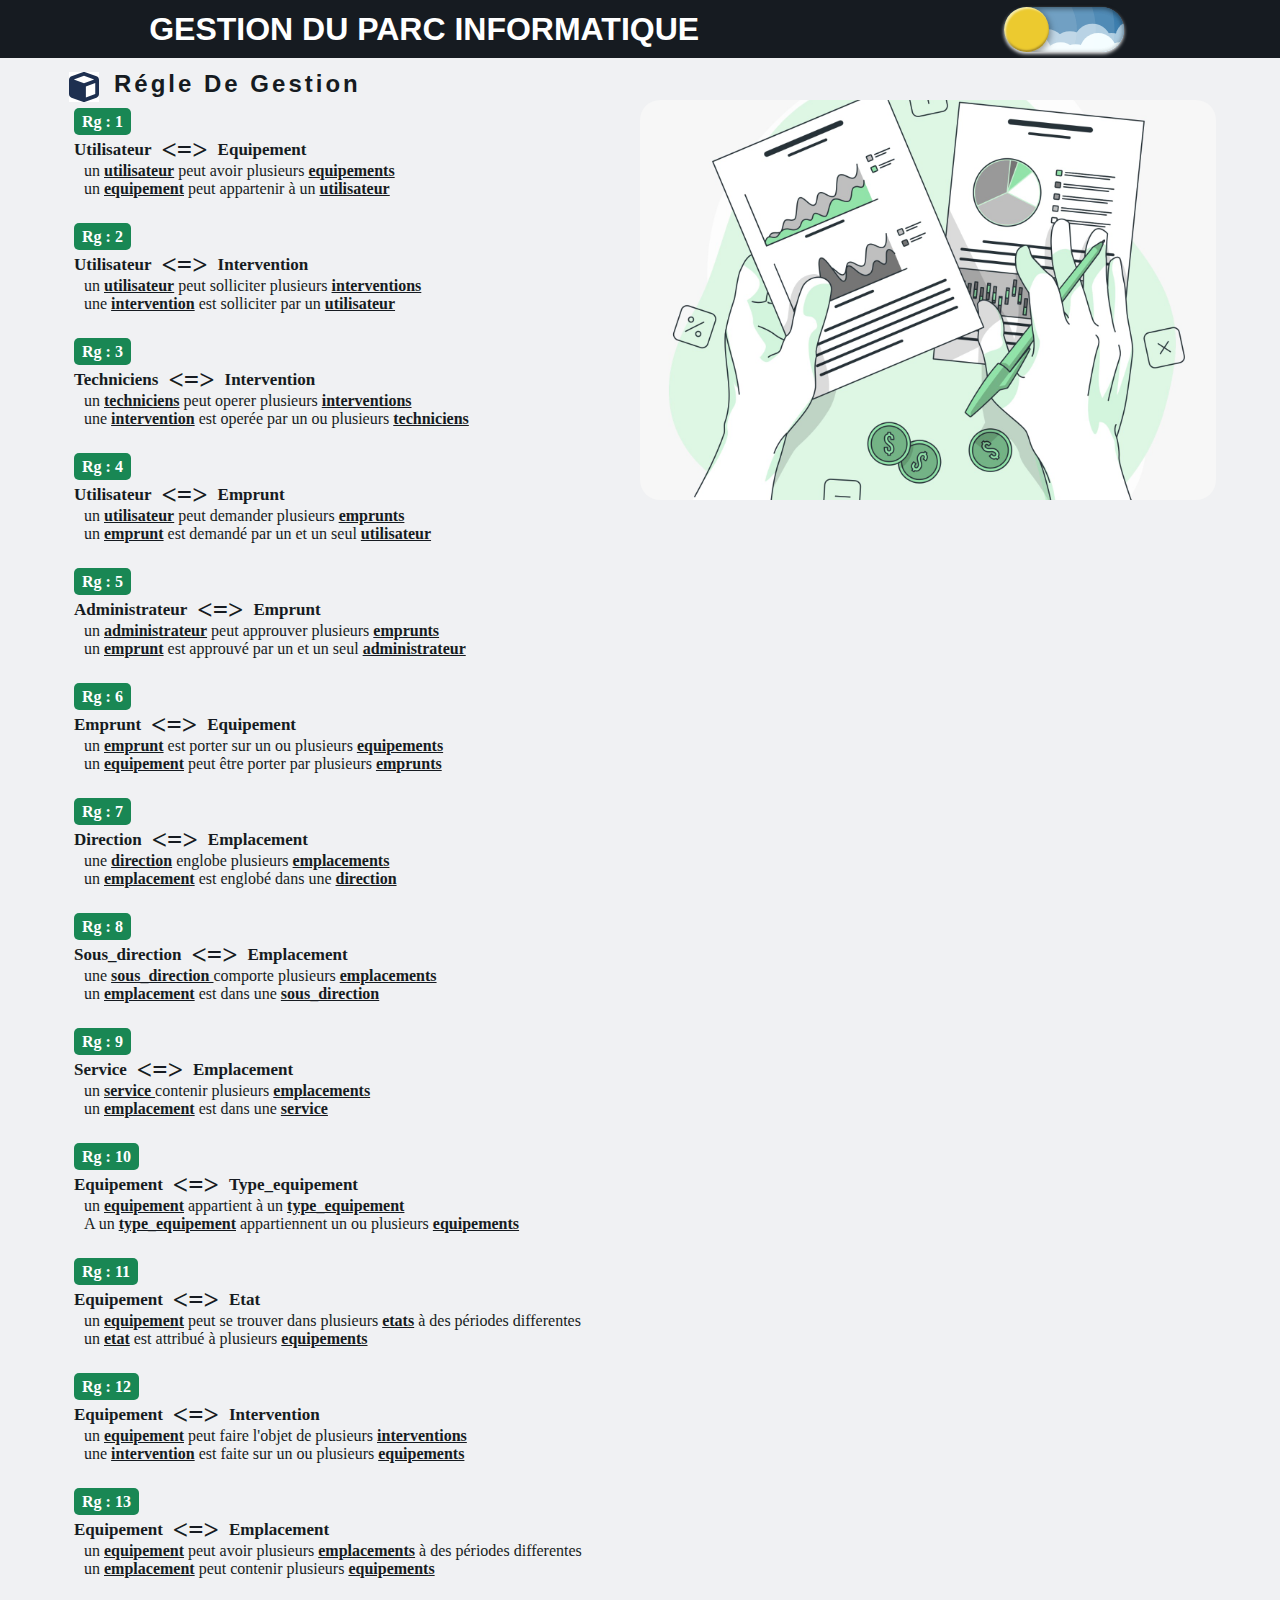
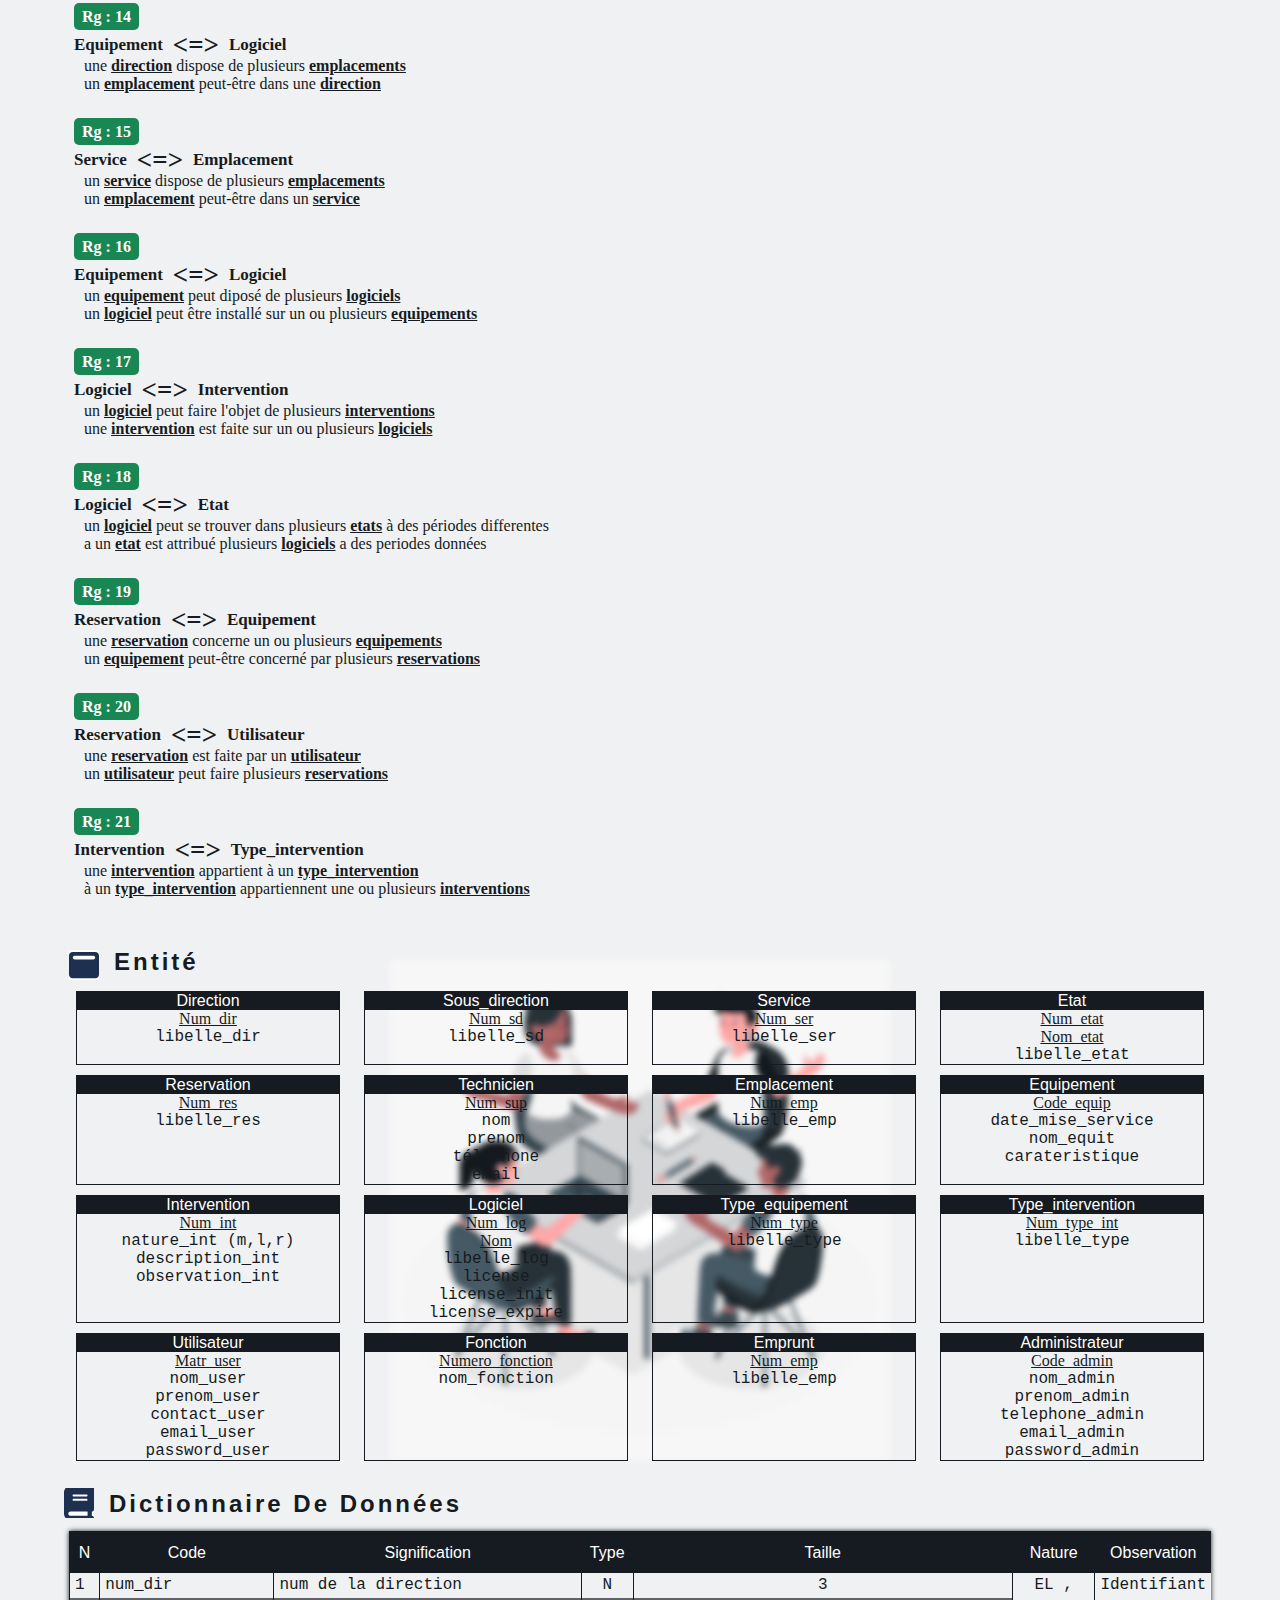
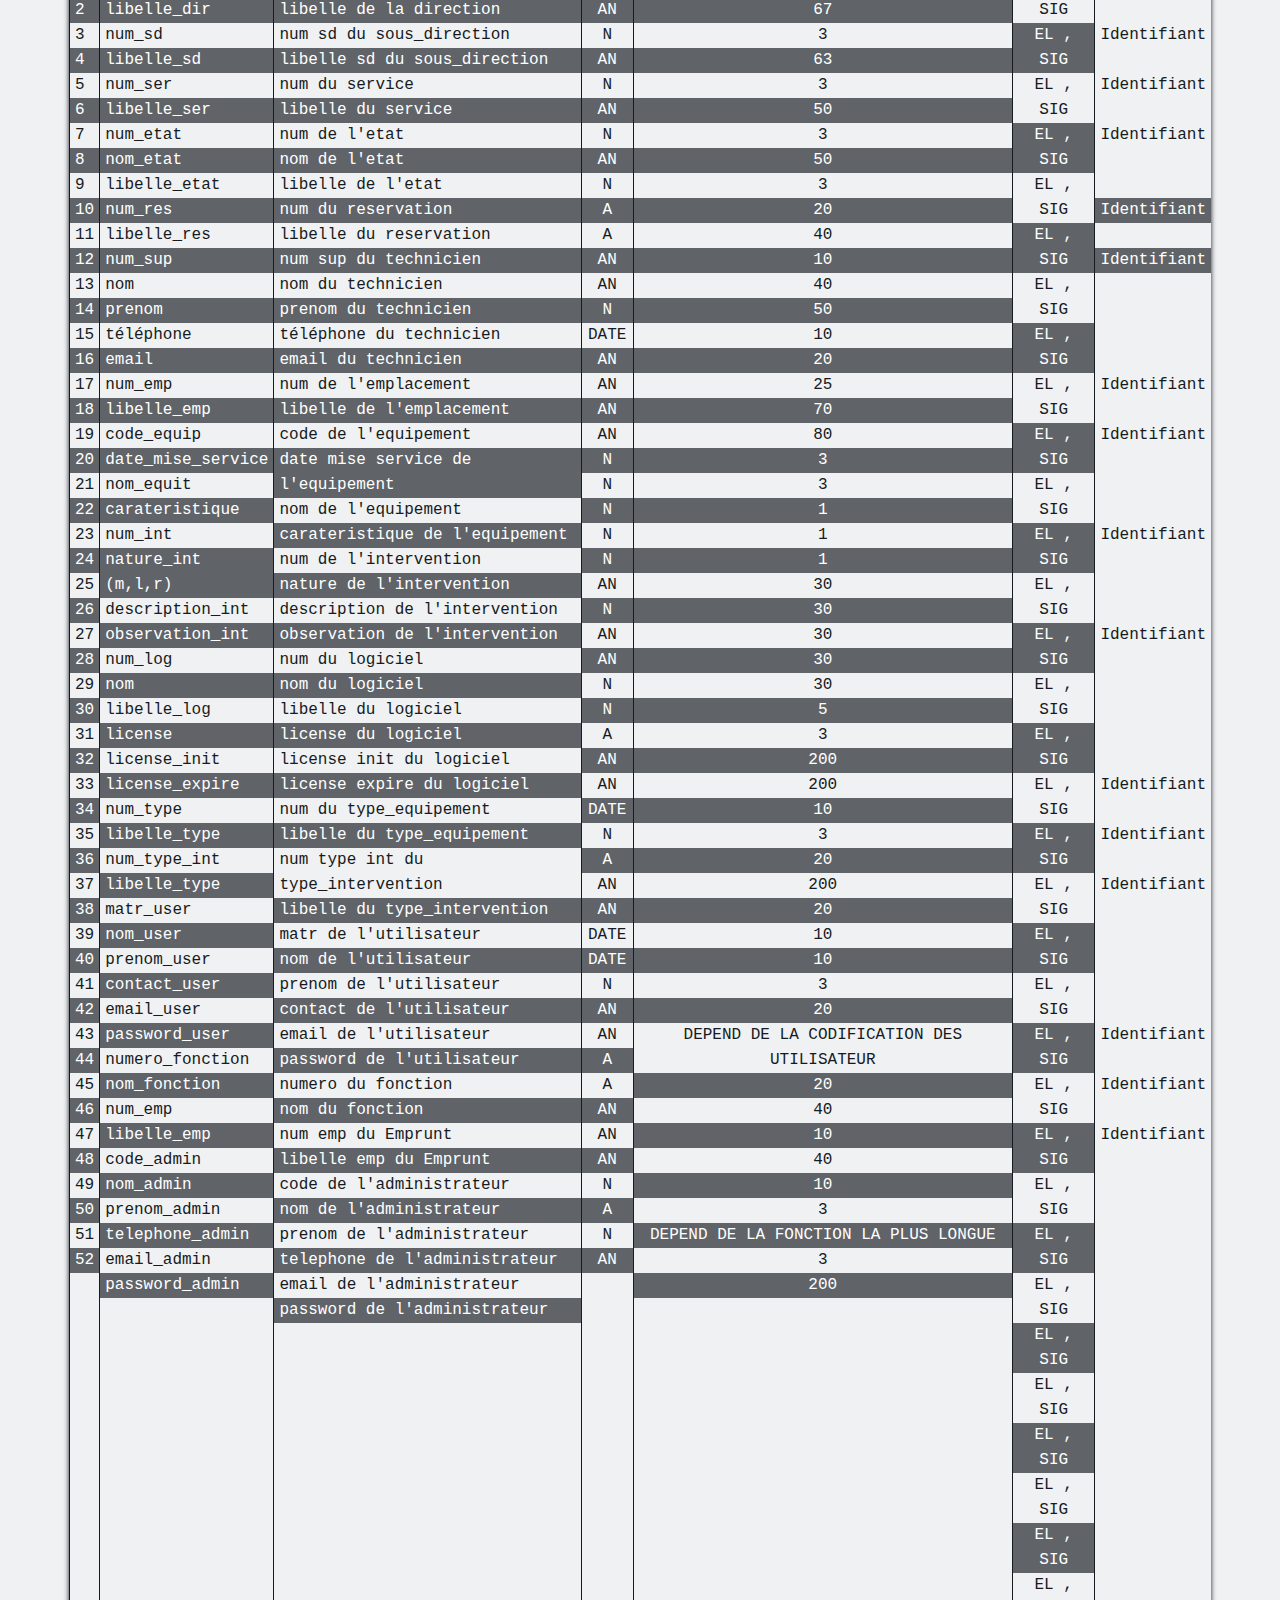
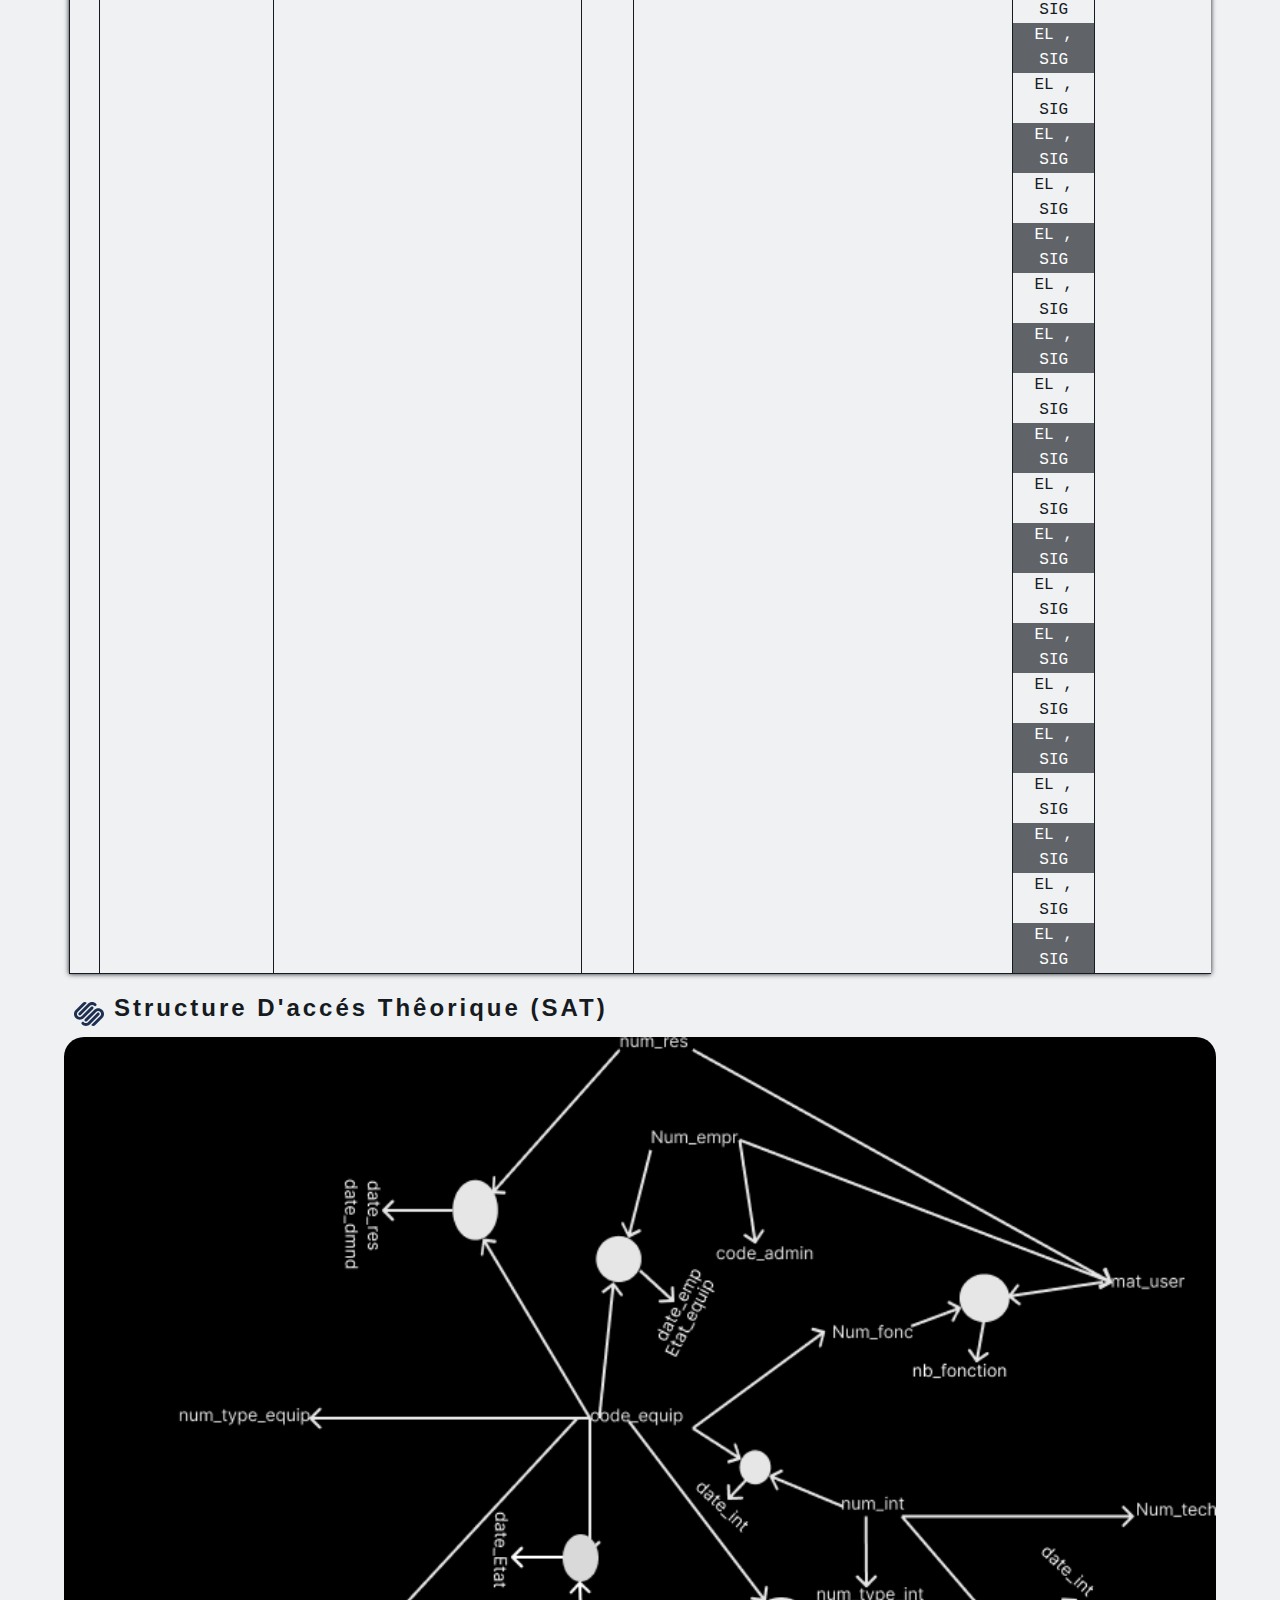
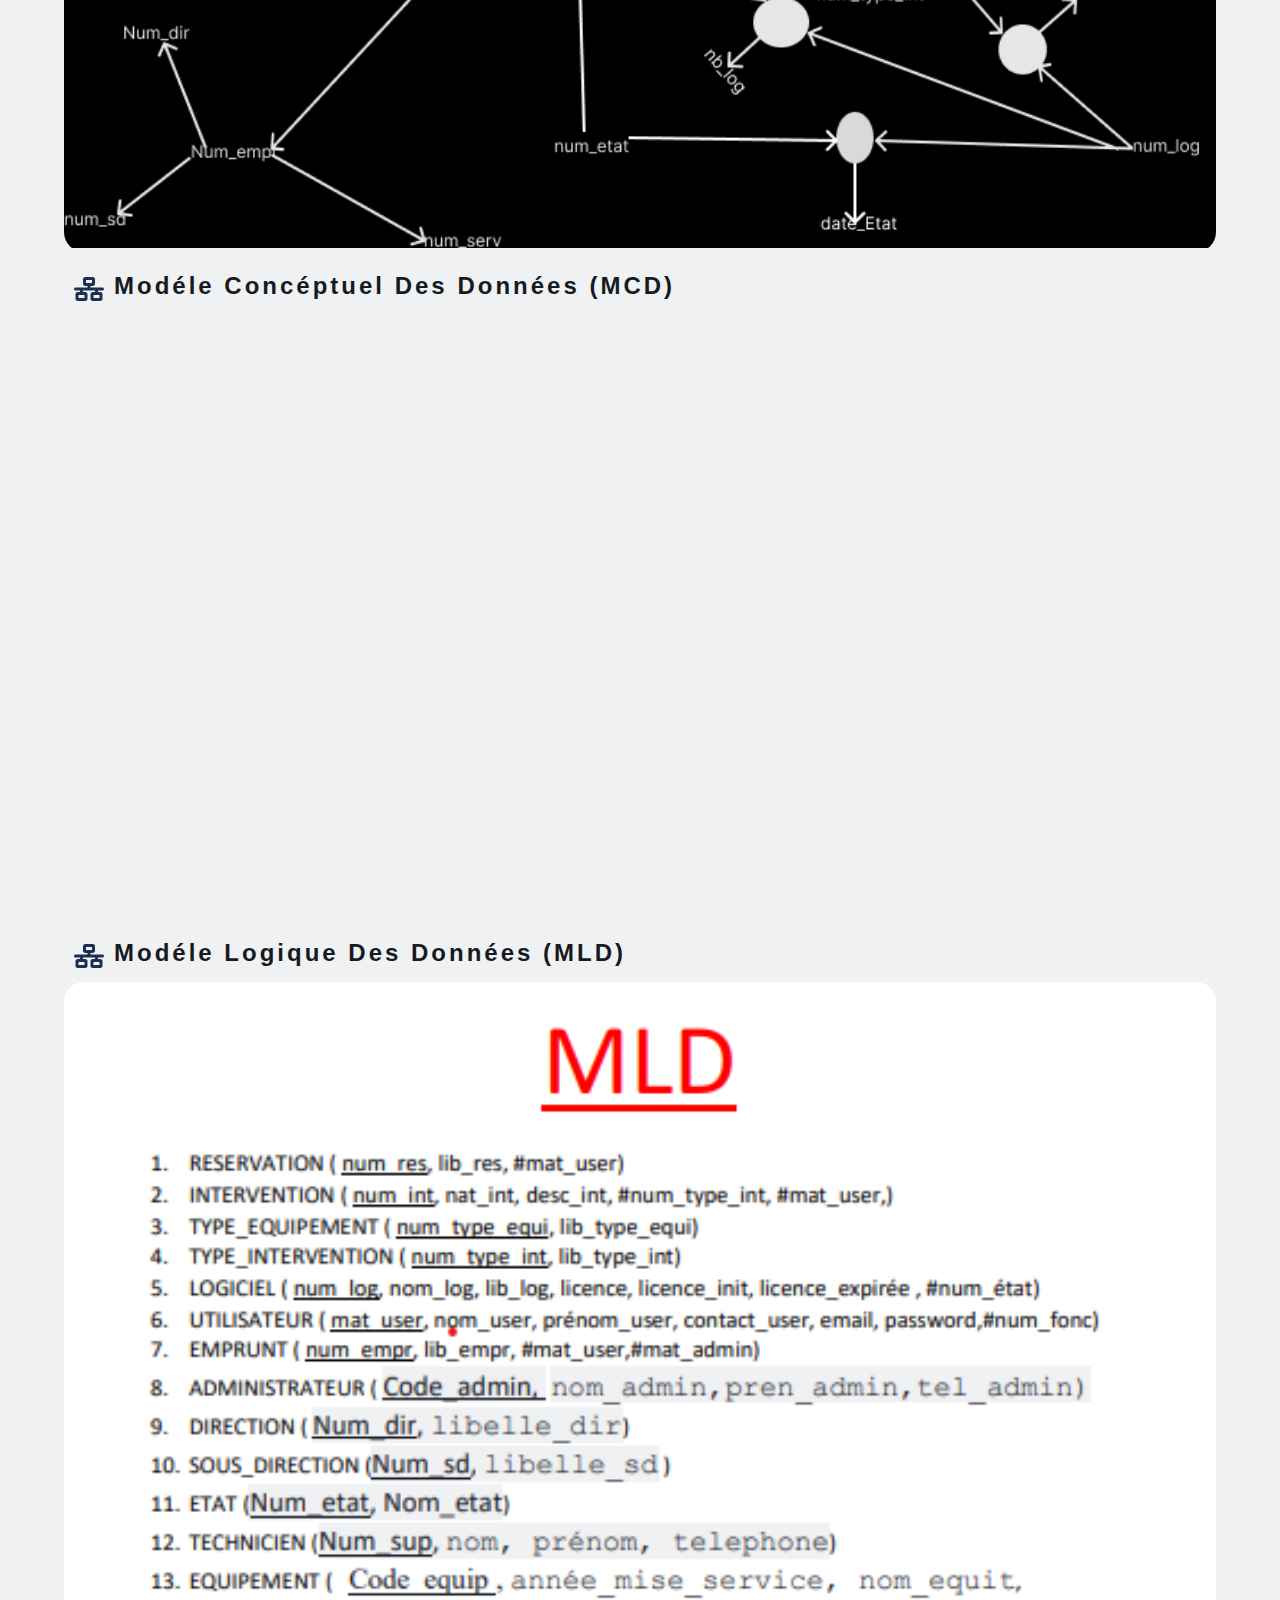
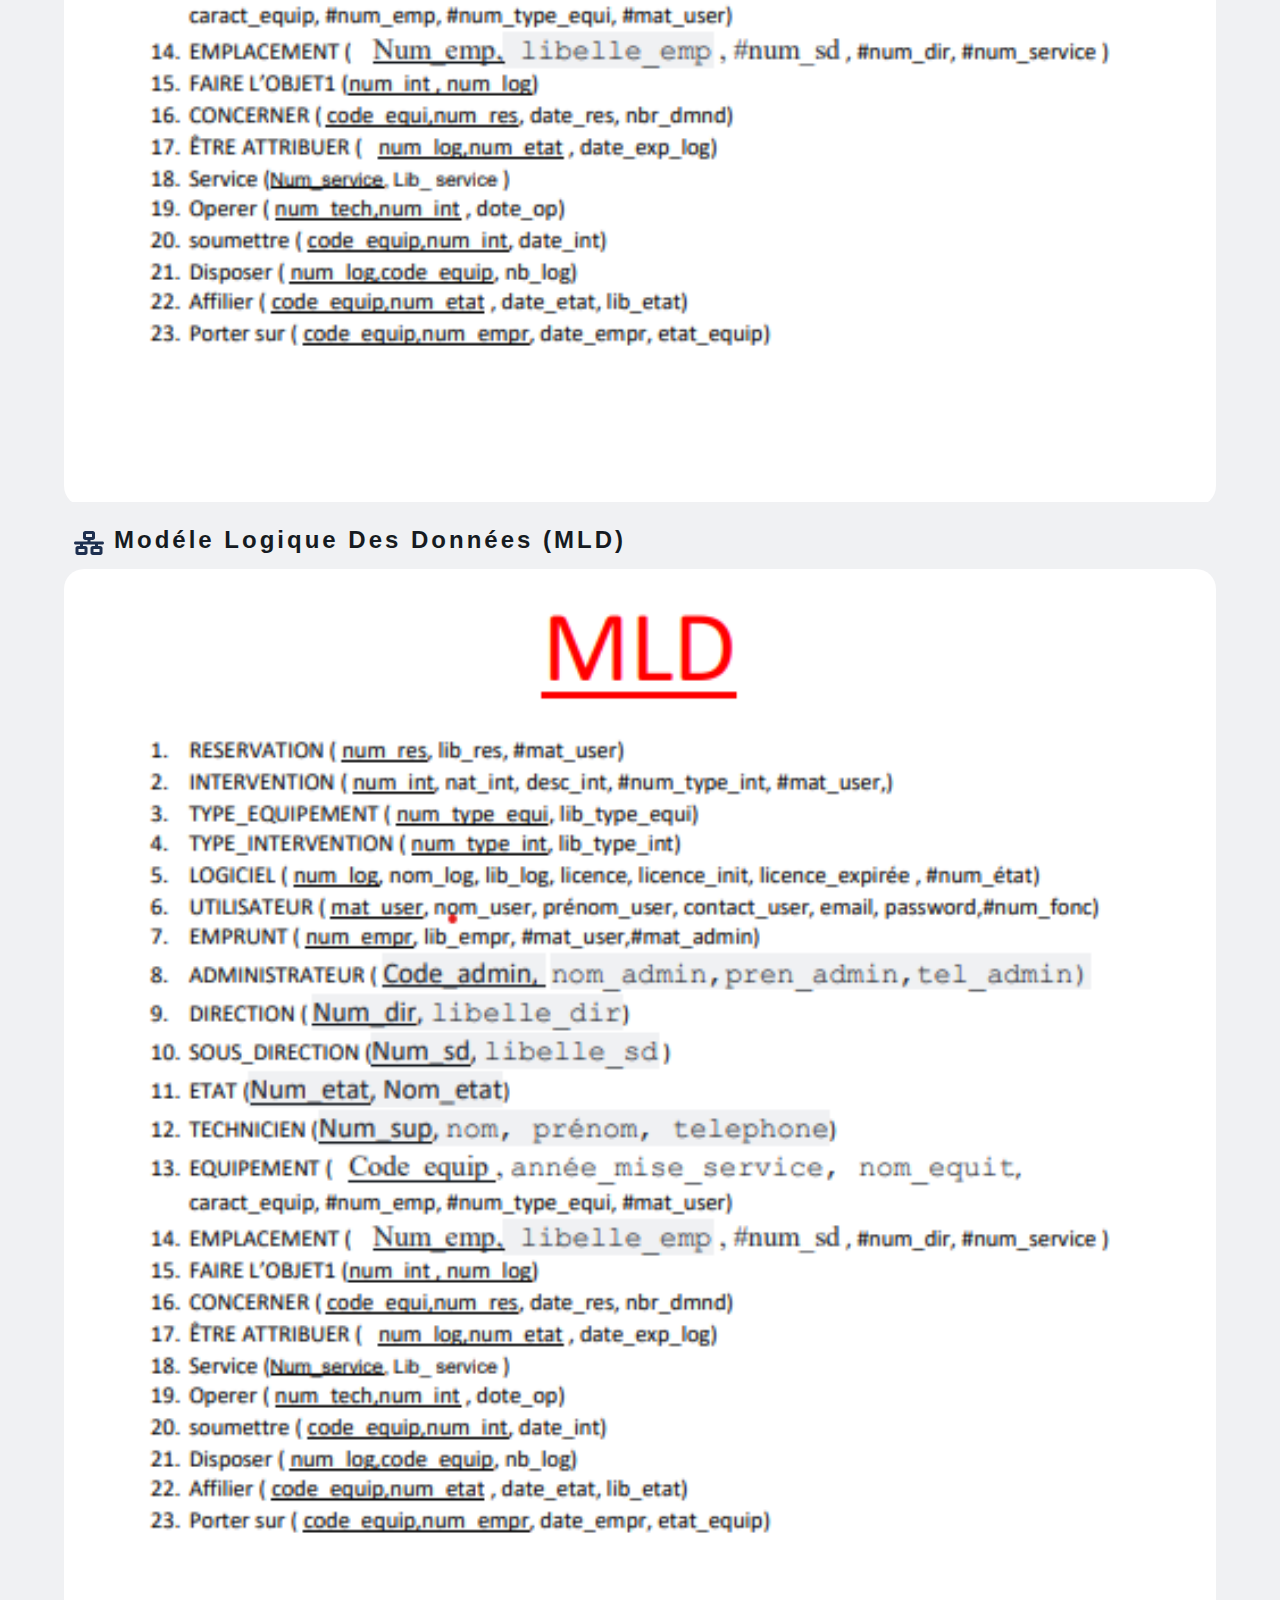
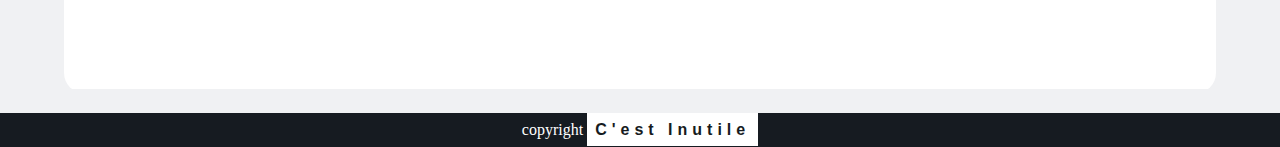
==== index.html @ 81302ca1 "correction des s" ====
<!DOCTYPE html>
<html lang="fr">
<head>
    <meta charset="UTF-8">
    <meta http-equiv="X-UA-Compatible" content="IE=edge">
    <meta name="viewport" content="width=device-width, initial-scale=1.0">
    <title>gestion du parc informatique</title>
    <link rel="stylesheet" href="modeNJ.css">
    <link rel="stylesheet" href="index.css">
    <link rel="icon" href="img/user-secret-solid.svg">
    <meta name="description" content="gestion du parc informatique de la mairie de port bouët">
    <meta name="author" content="c'est inutile">
    <meta name="color-scheme" content="dark light"/>
    <meta property="og:title" content="gestion du parc informatique">
    <meta property="og:description" content="gestion du parc informatique de la mairie de port bouët">
    <meta property="og:image" content="https://tostenn.github.io/gestion-parc-info/img/Diagramme%20gestparc.jpg">
    <meta property="og:url" content="https://tostenn.github.io/gestion-parc-info/">
</head>
<body>

    <header>
        <h1>gestion du parc informatique</h1>
        <button class="mode" data-m="">
            <label class="theme-switch">
                <input type="checkbox" class="theme-switch__checkbox">
                <div class="theme-switch__container">
                  <div class="theme-switch__clouds"></div>
                  <div class="theme-switch__stars-container">
                    <svg xmlns="http://www.w3.org/2000/svg" viewBox="0 0 144 55" fill="none">
                      <path fill-rule="evenodd" clip-rule="evenodd" d="M135.831 3.00688C135.055 3.85027 134.111 4.29946 133 4.35447C134.111 4.40947 135.055 4.85867 135.831 5.71123C136.607 6.55462 136.996 7.56303 136.996 8.72727C136.996 7.95722 137.172 7.25134 137.525 6.59129C137.886 5.93124 138.372 5.39954 138.98 5.00535C139.598 4.60199 140.268 4.39114 141 4.35447C139.88 4.2903 138.936 3.85027 138.16 3.00688C137.384 2.16348 136.996 1.16425 136.996 0C136.996 1.16425 136.607 2.16348 135.831 3.00688ZM31 23.3545C32.1114 23.2995 33.0551 22.8503 33.8313 22.0069C34.6075 21.1635 34.9956 20.1642 34.9956 19C34.9956 20.1642 35.3837 21.1635 36.1599 22.0069C36.9361 22.8503 37.8798 23.2903 39 23.3545C38.2679 23.3911 37.5976 23.602 36.9802 24.0053C36.3716 24.3995 35.8864 24.9312 35.5248 25.5913C35.172 26.2513 34.9956 26.9572 34.9956 27.7273C34.9956 26.563 34.6075 25.5546 33.8313 24.7112C33.0551 23.8587 32.1114 23.4095 31 23.3545ZM0 36.3545C1.11136 36.2995 2.05513 35.8503 2.83131 35.0069C3.6075 34.1635 3.99559 33.1642 3.99559 32C3.99559 33.1642 4.38368 34.1635 5.15987 35.0069C5.93605 35.8503 6.87982 36.2903 8 36.3545C7.26792 36.3911 6.59757 36.602 5.98015 37.0053C5.37155 37.3995 4.88644 37.9312 4.52481 38.5913C4.172 39.2513 3.99559 39.9572 3.99559 40.7273C3.99559 39.563 3.6075 38.5546 2.83131 37.7112C2.05513 36.8587 1.11136 36.4095 0 36.3545ZM56.8313 24.0069C56.0551 24.8503 55.1114 25.2995 54 25.3545C55.1114 25.4095 56.0551 25.8587 56.8313 26.7112C57.6075 27.5546 57.9956 28.563 57.9956 29.7273C57.9956 28.9572 58.172 28.2513 58.5248 27.5913C58.8864 26.9312 59.3716 26.3995 59.9802 26.0053C60.5976 25.602 61.2679 25.3911 62 25.3545C60.8798 25.2903 59.9361 24.8503 59.1599 24.0069C58.3837 23.1635 57.9956 22.1642 57.9956 21C57.9956 22.1642 57.6075 23.1635 56.8313 24.0069ZM81 25.3545C82.1114 25.2995 83.0551 24.8503 83.8313 24.0069C84.6075 23.1635 84.9956 22.1642 84.9956 21C84.9956 22.1642 85.3837 23.1635 86.1599 24.0069C86.9361 24.8503 87.8798 25.2903 89 25.3545C88.2679 25.3911 87.5976 25.602 86.9802 26.0053C86.3716 26.3995 85.8864 26.9312 85.5248 27.5913C85.172 28.2513 84.9956 28.9572 84.9956 29.7273C84.9956 28.563 84.6075 27.5546 83.8313 26.7112C83.0551 25.8587 82.1114 25.4095 81 25.3545ZM136 36.3545C137.111 36.2995 138.055 35.8503 138.831 35.0069C139.607 34.1635 139.996 33.1642 139.996 32C139.996 33.1642 140.384 34.1635 141.16 35.0069C141.936 35.8503 142.88 36.2903 144 36.3545C143.268 36.3911 142.598 36.602 141.98 37.0053C141.372 37.3995 140.886 37.9312 140.525 38.5913C140.172 39.2513 139.996 39.9572 139.996 40.7273C139.996 39.563 139.607 38.5546 138.831 37.7112C138.055 36.8587 137.111 36.4095 136 36.3545ZM101.831 49.0069C101.055 49.8503 100.111 50.2995 99 50.3545C100.111 50.4095 101.055 50.8587 101.831 51.7112C102.607 52.5546 102.996 53.563 102.996 54.7273C102.996 53.9572 103.172 53.2513 103.525 52.5913C103.886 51.9312 104.372 51.3995 104.98 51.0053C105.598 50.602 106.268 50.3911 107 50.3545C105.88 50.2903 104.936 49.8503 104.16 49.0069C103.384 48.1635 102.996 47.1642 102.996 46C102.996 47.1642 102.607 48.1635 101.831 49.0069Z" fill="currentColor"></path>
                    </svg>
                  </div>
                  <div class="theme-switch__circle-container">
                    <div class="theme-switch__sun-moon-container">
                      <div class="theme-switch__moon">
                        <div class="theme-switch__spot"></div>
                        <div class="theme-switch__spot"></div>
                        <div class="theme-switch__spot"></div>
                      </div>
                    </div>
                  </div>
                </div>
              </label>
        </button>
    </header>

    <!-- régle de gestion -->
    <section class="rg">
        <h2 class="titre">régle de gestion</h2>
        <article class="rg-item">
            <div class="rg-titre">utilisateur<span><=></span>equipement</div>
            <p>
                un <span class="entite">utilisateur</span> peut avoir plusieurs  
                <span class="entite">equipements</span>
            </p>
            <p>
                un <span class="entite">equipement</span> peut appartenir 
                à un <span class="entite">utilisateur</span>
            </p>
        </article>

        <article class="rg-item">
            <div class="rg-titre">utilisateur<span><=></span>intervention</div>
            <p>
                un <span class="entite">utilisateur</span> peut solliciter plusieurs  
                <span class="entite">interventions</span>
            </p>
            <p>
                une <span class="entite">intervention</span> est 
                solliciter par un <span class="entite">utilisateur</span>
            </p>
        </article>

        <article class="rg-item">
            <div class="rg-titre">techniciens<span><=></span>intervention</div>
            <p>
                un <span class="entite">techniciens</span> peut 
                operer plusieurs <span class="entite">interventions</span>
            </p>
            <p>
                une <span class="entite">intervention</span> est operée
                par un ou plusieurs <span class="entite">techniciens</span>
            </p>
        </article>

        <article class="rg-item">
            <div class="rg-titre">utilisateur<span><=></span>emprunt</div>
            <p>
                un <span class="entite">utilisateur</span> peut demander
                plusieurs <span class="entite">emprunts</span> 
            </p>
            <p>
                un <span class="entite">emprunt</span> est demandé 
                par un et un seul <span class="entite">utilisateur</span>
            </p>
        </article>

        <article class="rg-item">
            <div class="rg-titre">administrateur<span><=></span>emprunt</div>
            <p>
                un <span class="entite">administrateur</span> peut approuver
                plusieurs <span class="entite">emprunts</span>
            </p>
            <p>
                un <span class="entite">emprunt</span> est approuvé 
                par un et un seul <span class="entite">administrateur</span>
            </p>
        </article>

        <article class="rg-item">
            <div class="rg-titre">emprunt<span><=></span>equipement</div>
            <p>
                un <span class="entite">emprunt</span> est porter sur un
                ou plusieurs <span class="entite">equipements</span>
            </p>
            <p>
                un <span class="entite">equipement</span> peut être porter
                par plusieurs <span class="entite">emprunts</span>
            </p>
        </article>

        <article class="rg-item">
            <div class="rg-titre">direction<span><=></span>emplacement</div>
            <p>
                une <span class="entite">direction</span> englobe plusieurs
                <span class="entite">emplacements</span>
            </p>
            <p>
               un <span class="entite">emplacement</span> est englobé
               dans une <span class="entite">direction</span>
            </p>
        </article>

        <article class="rg-item">
            <div class="rg-titre">sous_direction<span><=></span>emplacement</div>
            <p>
                une <span class="entite">sous_direction </span> comporte plusieurs
                <span class="entite">emplacements</span>
            </p>
            <p>
               un <span class="entite">emplacement</span> est 
               dans une <span class="entite">sous_direction</span>
            </p>
        </article>

        <article class="rg-item">
            <div class="rg-titre">service<span><=></span>emplacement</div>
            <p>
                un <span class="entite">service </span> contenir plusieurs
                <span class="entite">emplacements</span>
            </p>
            <p>
               un <span class="entite">emplacement</span> est 
               dans une <span class="entite">service</span>
            </p>
        </article>

        <article class="rg-item">
            <div class="rg-titre">equipement<span><=></span>type_equipement</div>
            <p>
                un <span class="entite">equipement</span> appartient à un 
                <span class="entite">type_equipement</span> 
            </p>
            <p>
                A un <span class="entite">type_equipement</span> appartiennent
                 un ou plusieurs <span class="entite">equipements</span>
            </p>
        </article>

        <article class="rg-item">
            <div class="rg-titre">equipement<span><=></span>etat</div>
            <p>
                un <span class="entite">equipement</span> peut se trouver dans plusieurs
                <span class="entite">etats</span> à des périodes differentes
            </p>
            <p>
                un <span class="entite">etat</span> est attribué à plusieurs 
                <span class="entite">equipements</span>
            </p>
        </article>
        
        <article class="rg-item">
            <div class="rg-titre">equipement<span><=></span>intervention</div>
            <p>
                un <span class="entite">equipement</span> peut faire l'objet de
                plusieurs <span class="entite">interventions</span>  
            </p>
            <p>
                une <span class="entite">intervention</span> est faite 
                sur un ou plusieurs <span class="entite">equipements</span>
            </p>
        </article>

        <article class="rg-item">
            <div class="rg-titre">equipement<span><=></span>emplacement</div>
            <p>
                un <span class="entite">equipement</span> peut avoir plusieurs
                <span class="entite">emplacements</span> à des périodes differentes
            </p>
            <p>
                un <span class="entite">emplacement</span> peut contenir 
                plusieurs <span class="entite">equipements</span>
            </p>
        </article>

        <article class="rg-item">
            <div class="rg-titre">equipement<span><=></span>logiciel</div>
            <p>
                une <span class="entite">direction</span> dispose de 
                plusieurs <span class="entite">emplacements</span>
            </p>
            <p>
                un <span class="entite">emplacement</span> peut-être dans 
                une <span class="entite">direction</span>
            </p>
        </article>

        <article class="rg-item">
            <div class="rg-titre">service<span><=></span>emplacement</div>
            <p>
                un <span class="entite">service</span> dispose de 
                plusieurs <span class="entite">emplacements</span>
            </p>
            <p>
                un <span class="entite">emplacement</span> peut-être dans 
                un <span class="entite">service</span>
            </p>
        </article>

        <article class="rg-item">
            <div class="rg-titre">equipement<span><=></span>logiciel</div>
            <p>
                un <span class="entite">equipement</span> peut diposé de
                plusieurs <span class="entite">logiciels</span>
            </p>
            <p>
                un <span class="entite">logiciel</span> peut être installé 
                sur un ou plusieurs <span class="entite">equipements</span> 
            </p>
        </article>

        <article class="rg-item">
            <div class="rg-titre">logiciel<span><=></span>intervention</div>
            <p>
                un <span class="entite">logiciel</span> peut faire l'objet 
                de plusieurs <span class="entite">interventions</span>  
            </p>
            <p>
                une <span class="entite">intervention</span> est faite sur 
                un ou plusieurs <span class="entite">logiciels</span>
            </p>
        </article>
        
        <article class="rg-item">
            <div class="rg-titre">logiciel<span><=></span>etat</div>
            <p>
                un <span class="entite">logiciel</span> peut se trouver dans
                plusieurs <span class="entite">etats</span> à des périodes differentes

            </p>
            <p>
                a un <span class="entite">etat</span> est attribué
                plusieurs <span class="entite">logiciels</span> a des periodes données
            </p>
        </article>

        <article class="rg-item">
            <div class="rg-titre">reservation<span><=></span>equipement</div>
            <p>
                une <span class="entite">reservation</span> concerne
                un ou plusieurs <span class="entite">equipements</span> 
            </p>
            <p>
                un <span class="entite">equipement</span> peut-être concerné par plusieurs  
                <span class="entite">reservations</span> 
            </p>
        </article>

        <article class="rg-item">
            <div class="rg-titre">reservation<span><=></span>utilisateur</div>
            <p>
                une <span class="entite">reservation</span> est faite par
                un <span class="entite">utilisateur</span> 
            </p>
            <p>
                un <span class="entite">utilisateur</span> peut faire  
                plusieurs <span class="entite">reservations</span> 
            </p>
        </article>

        <article class="rg-item">
            <div class="rg-titre">intervention<span><=></span>type_intervention</div>
            <p>
                une <span class="entite">intervention</span> appartient à
                un <span class="entite">type_intervention</span> 
            </p>
            <p>
                à un <span class="entite">type_intervention</span> appartiennent une ou  
                plusieurs <span class="entite">interventions</span> 
            </p>
        </article>

    </section>

    <!-- entité -->
    <section class="entite">
        <h2 class="titre">entité</h2>
        <div class="entite-df">
            
            <article class="entite-item" >
                <div class="nom">direction</div>
                <div class="property">
                    <div class="item id">num_dir</div>
                    <div class="item">libelle_dir</div>
                </div>
            </article>

            <article class="entite-item">
                <div class="nom">sous_direction</div>
                <div class="property">
                    <div class="item id">num_sd</div>
                    <div class="item">libelle_sd</div>
                </div>
            </article>

            <article class="entite-item">
                <div class="nom">service</div>
                <div class="property">
                    <div class="item id">num_ser</div>
                    <div class="item">libelle_ser</div>
                </div>
            </article>
            
            <article class="entite-item">
                <div class="nom">etat</div>
                <div class="property">
                    <div class="item id">num_etat</div>
                    <div class="item id">nom_etat</div>
                    <div class="item">libelle_etat</div>
                </div>
            </article>
            
            <article class="entite-item">
                <div class="nom">reservation</div>
                <div class="property">
                    <div class="item id">num_res</div>
                    <div class="item">libelle_res</div>
                </div>
            </article>

            <article class="entite-item">
                <div class="nom">technicien</div>
                <div class="property">
                    <div class="item id">num_sup</div>
                    <div class="item">nom</div>
                    <div class="item">prenom</div>
                    <div class="item">téléphone</div>
                    <div class="item">email</div>
                </div>
            </article>

            <article class="entite-item">
                <div class="nom">emplacement</div>
                <div class="property">
                    <div class="item id">num_emp</div>
                    <div class="item">libelle_emp</div>
                </div>
            </article>

            <article class="entite-item">
                <div class="nom">equipement</div>
                <div class="property">
                    <div class="item id">code_equip</div>
                    <div class="item">date_mise_service</div>
                    <div class="item">nom_equit</div>
                    <div class="item">carateristique</div>
                </div>
            </article>

            <article class="entite-item">
                <div class="nom">intervention</div>
                <div class="property">
                    <div class="item id">num_int</div>
                    <div class="item">
                        nature_int
                        (m,l,r)
                    </div>
                    <div class="item">description_int</div>
                    <div class="item">observation_int</div>
                </div>
            </article>

            <!-- <article class="entite-item">
                <div class="nom">date</div>
                <div class="property">
                    <div class="item id">libelle</div>
                </div>
            </article> -->

            <article class="entite-item">
                <div class="nom">logiciel</div>
                <div class="property">
                    <div class="item id">num_log</div>
                    <div class="item id">nom</div>
                    <div class="item">libelle_log</div>
                    <div class="item">license</div>
                    <div class="item">license_init</div>
                    <div class="item">license_expire</div>
                </div>
            </article>

            <article class="entite-item">
                <div class="nom">type_equipement</div>
                <div class="property">
                    <div class="item id">num_type</div>
                    <div class="item">libelle_type</div>
                </div>
            </article>

            <article class="entite-item">
                <div class="nom">type_intervention</div>
                <div class="property">
                    <div class="item id">num_type_int</div>
                    <div class="item">libelle_type</div>
                </div>
            </article>

            <article class="entite-item">
                <div class="nom">utilisateur</div>
                <div class="property">
                    <div class="item id">matr_user</div>
                    <div class="item">nom_user</div>
                    <div class="item">prenom_user</div>
                    <div class="item">contact_user</div>
                    <div class="item">email_user</div>
                    <div class="item">password_user</div>
                </div>
            </article>

            <article class="entite-item">
                <div class="nom">fonction</div>
                <div class="property">
                    <div class="item id">numero_fonction</div>
                    <div class="item">nom_fonction</div>
                </div>
            </article>

            <article class="entite-item">
                <div class="nom">Emprunt</div>
                <div class="property">
                    <div class="item id">num_emp</div>
                    <div class="item">libelle_emp</div>
                </div>
            </article>

            <article class="entite-item">
                <div class="nom">administrateur</div>
                <div class="property">
                    <div class="item id">code_admin</div>
                    <div class="item">nom_admin</div>
                    <div class="item">prenom_admin</div>
                    <div class="item">telephone_admin</div>
                    <div class="item">email_admin</div>
                    <div class="item">password_admin</div>
                </div>
            </article>
        </div>
    </section>

    <!-- dictionnaire de données
        Get-DnsClientCache pour recuperer tout l'historique meme les effacer
        ipconfig /flushdns pour effacer l'historiquenn
    -->
    <section class="dd">
        <h2 class="titre">dictionnaire de données</h2>
        <div class="dd-table">

            <div class="dd-num dd-item">
                <div class="t">n</div>
                <div class="property">
                </div>
            </div>

            <div class="dd-item dd-code">
                <div class="t">code</div>
                <div class="property">

                </div>
            </div>

            <div class="dd-item dd-sg">
                <div class="t">signification</div>
                <div class="property"></div>
            </div>

            <div class="dd-item dd-type">
                <div class="t">type</div>
                <div class="property">
                    <div class="item">n</div>
                    <div class="item">an</div>
                    <div class="item">n</div>
                    <div class="item">an</div>
                    <div class="item">n</div>
                    <div class="item">an</div>
                    <div class="item">n</div>
                    <div class="item">an</div>
                    <div class="item">n</div>
                    <div class="item">a</div>
                    <div class="item">a</div>
                    <div class="item">an</div>
                    <div class="item">an</div>
                    <div class="item">n</div>
                    <div class="item">date</div>
                    <div class="item">an</div>
                    <div class="item">an</div>
                    <div class="item">an</div>
                    <div class="item">an</div>
                    <div class="item">n</div>
                    <div class="item">n</div>
                    <div class="item">n</div>
                    <div class="item">n</div>
                    <div class="item">n</div>
                    <div class="item">an</div>
                    <div class="item">n</div>
                    <div class="item">an</div>
                    <div class="item">an</div>
                    <div class="item">n</div>
                    <div class="item">n</div>
                    <div class="item">a</div>
                    <div class="item">an</div>
                    <div class="item">an</div>
                    <div class="item">date</div>
                    <div class="item">n</div>
                    <div class="item">a</div>
                    <div class="item">an</div>
                    <div class="item">an</div>
                    <div class="item">date</div>
                    <div class="item">date</div>
                    <div class="item">n</div>
                    <div class="item">an</div>
                    <div class="item">an</div>
                    <div class="item">a</div>
                    <div class="item">a</div>
                    <div class="item">an</div>
                    <div class="item">an</div>
                    <div class="item">an</div>
                    <div class="item">n</div>
                    <div class="item">a</div>
                    <div class="item">n</div>
                    <div class="item">an</div>
                </div>
            </div>

            <div class="dd-item dd-taille">
                <div class="t">taille</div>
                <div class="property">
                    <div class="item">3</div>
                    <div class="item">67</div>
                    <div class="item">3</div>
                    <div class="item">63</div>
                    <div class="item">3</div>
                    <div class="item">50</div>
                    <div class="item">3</div>
                    <div class="item">50</div>
                    <div class="item">3</div>
                    <div class="item">20</div>
                    <div class="item">40</div>
                    <div class="item">10</div>
                    <div class="item">40</div>
                    <div class="item">50</div>
                    <div class="item">10</div>
                    <div class="item">20</div>
                    <div class="item">25</div>
                    <div class="item">70</div>
                    <div class="item">80</div>
                    <div class="item">3</div>
                    <div class="item">3</div>
                    <div class="item">1</div>
                    <div class="item">1</div>
                    <div class="item">1</div>
                    <div class="item">30</div>
                    <div class="item">30</div>
                    <div class="item">30</div>
                    <div class="item">30</div>
                    <div class="item">30</div>
                    <div class="item">5</div>
                    <div class="item">3</div>
                    <div class="item">200</div>
                    <div class="item">200</div>
                    <div class="item">10</div>
                    <div class="item">3</div>
                    <div class="item">20</div>
                    <div class="item">200</div>
                    <div class="item">20</div>
                    <div class="item">10</div>
                    <div class="item">10</div>
                    <div class="item">3</div>
                    <div class="item">20</div>
                    <div class="item">depend de la codification des utilisateur</div>
                    <div class="item">20</div>
                    <div class="item">40</div>
                    <div class="item">10</div>
                    <div class="item">40</div>
                    <div class="item">10</div>
                    <div class="item">3</div>
                    <div class="item">depend de la fonction la plus longue</div>
                    <div class="item">3</div>
                    <div class="item">200</div>
                </div>
            </div>

            <div class="dd-item dd-nt">
                <div class="t">nature</div>
                <div class="property"></div>
            </div>

            <div class="dd-item dd-ob">
                <div class="t">observation</div>
                <div class="property"></div>
            </div>

        </div>
    </section>

    <!-- SAT -->
    <section class="sat">
        <h2 class="titre">structure d'accés thêorique (SAT)</h2>
        <div class="img">
            <img src="img/sat-n.png" width="100%" alt="">
        </div>
    </section>

    <!-- MCD -->
    <section class="mcd">
        <h2 class="titre">Modéle concéptuel des données <span>(MCD)</span></h2>
        <!-- <div class="img">
            <img src="img/Diagramme gestparc.jpg" width="100%" alt="">
        </div> -->

        <iframe src="Diagramme gestiparc.drawio.html" frameborder="0"></iframe>
       
        <!-- <div class="msg">en conception </div> -->
    </section>

    <section class="mcd mld">
        <h2 class="titre">Modéle logique des données <span>(MLD)</span></h2>
        <div class="img">
            <img src="img/mld.png" width="100%" alt="">
        </div>
       
        <!-- <div class="msg">en conception </div> -->
    </section>

    <section class="mcd">
        <h2 class="titre">Modéle logique des données <span>(MLD)</span></h2>
        <div class="img">
            <img src="img/mld.png" width="100%" alt="">
        </div>
       
        <!-- <div class="msg">en conception </div> -->
    </section>

    <footer>
        <div class="author">copyright <span>c'est inutile</span></div>
    </footer>

    <script src="index.js"></script>
</body>
</html>
---- modeNJ.css ----
.theme-switch {
    --toggle-size: 30px;
    /* the size is adjusted using font-size,
       this is not transform scale,
       so you can choose any size */
    --container-width: 4em;
    --container-height: 1.5em;
    --container-radius: 4.25em;
    /* radius 0 - minecraft mode :) */
    --container-light-bg: #3D7EAE;
    --container-night-bg: #1D1F2C;
    --circle-container-diameter: 3.375em;
    --sun-moon-diameter: 1.5em;
    --circle-container-diameter: 3.375em;
    --sun-moon-diameter: 1.5em;
    --sun-bg: #ECCA2F;
    --moon-bg: #C4C9D1;
    --spot-color: #959DB1;
    --circle-container-offset: calc((var(--circle-container-diameter) - var(--container-height)) / 2 * -1);
    --stars-color: #fff;
    --clouds-color: #F3FDFF;
    --back-clouds-color: #AACADF;
    --transition: .5s cubic-bezier(0, -0.02, 0.4, 1.25);
    --circle-transition: .3s cubic-bezier(0, -0.02, 0.35, 1.17);
  }
  
  .theme-switch, .theme-switch *, .theme-switch *::before, .theme-switch *::after {
    -webkit-box-sizing: border-box;
    box-sizing: border-box;
    margin: 0;
    padding: 0;
    font-size: var(--toggle-size);
  }
  
  .theme-switch__container {
    width: var(--container-width);
    height: var(--container-height);
    background-color: var(--container-light-bg);
    border-radius: var(--container-radius);
    overflow: hidden;
    cursor: pointer;
    -webkit-box-shadow: 0em -0.062em 0.062em rgba(0, 0, 0, 0.25), 0em 0.062em 0.125em rgba(255, 255, 255, 0.94);
    box-shadow: 0em -0.062em 0.062em rgba(0, 0, 0, 0.25), 0em 0.062em 0.125em rgba(255, 255, 255, 0.94);
    -webkit-transition: var(--transition);
    -o-transition: var(--transition);
    transition: var(--transition);
    position: relative;
  }
  
  .theme-switch__container::before {
    content: "";
    position: absolute;
    z-index: 1;
    inset: 0;
    -webkit-box-shadow: 0em 0.05em 0.187em rgba(0, 0, 0, 0.25) inset, 0em 0.05em 0.187em rgba(0, 0, 0, 0.25) inset;
    box-shadow: 0em 0.05em 0.187em rgba(0, 0, 0, 0.25) inset, 0em 0.05em 0.187em rgba(0, 0, 0, 0.25) inset;
    border-radius: var(--container-radius)
  }
  
  .theme-switch__checkbox {
    display: none;
  }
  
  .theme-switch__circle-container {
    width: var(--circle-container-diameter);
    height: var(--circle-container-diameter);
    background-color: rgba(255, 255, 255, 0.1);
    position: absolute;
    left: var(--circle-container-offset);
    top: var(--circle-container-offset);
    border-radius: var(--container-radius);
    -webkit-box-shadow: inset 0 0 0 3.375em rgba(255, 255, 255, 0.1), inset 0 0 0 3.375em rgba(255, 255, 255, 0.1), 0 0 0 0.625em rgba(255, 255, 255, 0.1), 0 0 0 1.25em rgba(255, 255, 255, 0.1);
    box-shadow: inset 0 0 0 3.375em rgba(255, 255, 255, 0.1), inset 0 0 0 3.375em rgba(255, 255, 255, 0.1), 0 0 0 0.625em rgba(255, 255, 255, 0.1), 0 0 0 1.25em rgba(255, 255, 255, 0.1);
    display: -webkit-box;
    display: -ms-flexbox;
    display: flex;
    -webkit-transition: var(--circle-transition);
    -o-transition: var(--circle-transition);
    transition: var(--circle-transition);
    pointer-events: none;
  }
  
  .theme-switch__sun-moon-container {
    pointer-events: auto;
    position: relative;
    z-index: 2;
    width: var(--sun-moon-diameter);
    height: var(--sun-moon-diameter);
    margin: auto;
    border-radius: var(--container-radius);
    background-color: var(--sun-bg);
    -webkit-box-shadow: 0.062em 0.062em 0.062em 0em rgba(254, 255, 239, 0.61) inset, 0em -0.062em 0.062em 0em #a1872a inset;
    box-shadow: 0.062em 0.062em 0.062em 0em rgba(254, 255, 239, 0.61) inset, 0em -0.062em 0.062em 0em #a1872a inset;
    -webkit-filter: drop-shadow(0.062em 0.125em 0.125em rgba(0, 0, 0, 0.25)) drop-shadow(0em 0.062em 0.125em rgba(0, 0, 0, 0.25));
    filter: drop-shadow(0.062em 0.125em 0.125em rgba(0, 0, 0, 0.25)) drop-shadow(0em 0.062em 0.125em rgba(0, 0, 0, 0.25));
    overflow: hidden;
    -webkit-transition: var(--transition);
    -o-transition: var(--transition);
    transition: var(--transition);
  }
  
  .theme-switch__moon {
    -webkit-transform: translateX(100%);
    -ms-transform: translateX(100%);
    transform: translateX(100%);
    width: 100%;
    height: 100%;
    background-color: var(--moon-bg);
    border-radius: inherit;
    -webkit-box-shadow: 0.062em 0.062em 0.062em 0em rgba(254, 255, 239, 0.61) inset, 0em -0.062em 0.062em 0em #969696 inset;
    box-shadow: 0.062em 0.062em 0.062em 0em rgba(254, 255, 239, 0.61) inset, 0em -0.062em 0.062em 0em #969696 inset;
    -webkit-transition: var(--transition);
    -o-transition: var(--transition);
    transition: var(--transition);
    position: relative;
  }
  
  .theme-switch__spot {
    position: absolute;
    top: 0.75em;
    left: 0.312em;
    width: 0.75em;
    height: 0.75em;
    border-radius: var(--container-radius);
    background-color: var(--spot-color);
    -webkit-box-shadow: 0em 0.0312em 0.062em rgba(0, 0, 0, 0.25) inset;
    box-shadow: 0em 0.0312em 0.062em rgba(0, 0, 0, 0.25) inset;
  }
  
  .theme-switch__spot:nth-of-type(2) {
    width: 0.375em;
    height: 0.375em;
    top: 0.937em;
    left: 1.375em;
  }
  
  .theme-switch__spot:nth-last-of-type(3) {
    width: 0.25em;
    height: 0.25em;
    top: 0.312em;
    left: 0.812em;
  }
  
  .theme-switch__clouds {
    width: 1.25em;
    height: 1.25em;
    background-color: var(--clouds-color);
    border-radius: var(--container-radius);
    position: absolute;
    bottom: -0.625em;
    left: 0.312em;
    -webkit-box-shadow: 0.937em 0.312em var(--clouds-color), -0.312em -0.312em var(--back-clouds-color), 1.437em 0.375em var(--clouds-color), 0.5em -0.125em var(--back-clouds-color), 2.187em 0 var(--clouds-color), 1.25em -0.062em var(--back-clouds-color), 2.937em 0.312em var(--clouds-color), 2em -0.312em var(--back-clouds-color), 3.625em -0.062em var(--clouds-color), 2.625em 0em var(--back-clouds-color), 4.5em -0.312em var(--clouds-color), 3.375em -0.437em var(--back-clouds-color), 4.625em -1.75em 0 0.437em var(--clouds-color), 4em -0.625em var(--back-clouds-color), 4.125em -2.125em 0 0.437em var(--back-clouds-color);
    box-shadow: 0.937em 0.312em var(--clouds-color), -0.312em -0.312em var(--back-clouds-color), 1.437em 0.375em var(--clouds-color), 0.5em -0.125em var(--back-clouds-color), 2.187em 0 var(--clouds-color), 1.25em -0.062em var(--back-clouds-color), 2.937em 0.312em var(--clouds-color), 2em -0.312em var(--back-clouds-color), 3.625em -0.062em var(--clouds-color), 2.625em 0em var(--back-clouds-color), 4.5em -0.312em var(--clouds-color), 3.375em -0.437em var(--back-clouds-color), 4.625em -1.75em 0 0.437em var(--clouds-color), 4em -0.625em var(--back-clouds-color), 4.125em -2.125em 0 0.437em var(--back-clouds-color);
    -webkit-transition: 0.5s cubic-bezier(0, -0.02, 0.4, 1.25);
    -o-transition: 0.5s cubic-bezier(0, -0.02, 0.4, 1.25);
    transition: 0.5s cubic-bezier(0, -0.02, 0.4, 1.25);
  }
  
  .theme-switch__stars-container {
    position: absolute;
    color: var(--stars-color);
    top: -100%;
    left: 0.312em;
    width: 2.75em;
    height: auto;
    -webkit-transition: var(--transition);
    -o-transition: var(--transition);
    transition: var(--transition);
  }
  
  /* actions */
  
  .theme-switch__checkbox:checked + .theme-switch__container {
    background-color: var(--container-night-bg);
  }
  
  .theme-switch__checkbox:checked + .theme-switch__container .theme-switch__circle-container {
    left: calc(100% - var(--circle-container-offset) - var(--circle-container-diameter));
  }
  
  .theme-switch__checkbox:checked + .theme-switch__container .theme-switch__circle-container:hover {
    left: calc(100% - var(--circle-container-offset) - var(--circle-container-diameter) - 0.187em)
  }
  
  .theme-switch__circle-container:hover {
    left: calc(var(--circle-container-offset) + 0.187em);
  }
  
  .theme-switch__checkbox:checked + .theme-switch__container .theme-switch__moon {
    -webkit-transform: translate(0);
    -ms-transform: translate(0);
    transform: translate(0);
  }
  
  .theme-switch__checkbox:checked + .theme-switch__container .theme-switch__clouds {
    bottom: -4.062em;
  }
  
  .theme-switch__checkbox:checked + .theme-switch__container .theme-switch__stars-container {
    top: 50%;
    -webkit-transform: translateY(-50%);
    -ms-transform: translateY(-50%);
    transform: translateY(-50%);
  }
---- index.css ----
*{margin: 0;padding: 0;box-sizing: border-box;}

html{
    --cl-red:#dc3545;
    --cl-bleu:#0d6efd;
    --cl-green:#198754;
    --cl-blanc:#fff;
    --cl-code:#161b21;
    --cl-yellow:#ffc107;
    --rele-size:55px;
    --rele-size-n:-55px;
}
body{
    transition: all linear .3s;
    background-color: rgb( 240 241 243 );
}
header{
    /* padding: 0.1em 0.5em; */
    background-color: var(--cl-code);
    color: var(--cl-blanc);
    text-align: center;
    text-transform: uppercase;
    font-family: 'Segoe UI', Tahoma, Geneva, Verdana, sans-serif;
    position: fixed;
    top: 0;
    left: 0;
    right: 0;
    z-index: 2;
    display: flex;
    justify-content: space-around;
    align-items: center;
    & button{
        background-color: transparent;
        border: 0;
        padding: 0.5em;
        border-radius: 5px;
        cursor: pointer;
    }
}
.sat,
.dd,
.rg,
.mcd,
.entite{
    width: 90%;
    margin: 20px auto;
    position: relative;
    overflow: hidden;
}

.dd{overflow: visible;}
body > .entite::after{
    position: absolute;
    content: '';
    top: 50%;
    left: 50%;
    transform: translate(-50%,-50%);
    width: 500px;
    height: 500px;
    z-index: -1;
    background-position: center;
    margin-bottom: 150%;
    background-size: cover;
    background-image: url(img/ent.jpeg);
    filter: blur(3px);
}
:is(.sat,.mcd) .img{
    width: 100%;
    border-radius: 20px;
    overflow: hidden;
    & img{
        transition: all linear .4s;
    }
}
:is(.mcd,.entite,) .entite-df{
    display: flex;
    flex-flow: row wrap;
    justify-content: space-around;
}
:is(.dd, .rg, .entite,.mcd,.sat) > .titre{
    text-transform: capitalize;
    letter-spacing: 3px;
    font-family: 'Lucida Sans', 'Lucida Sans Regular', 'Lucida Grande', 'Lucida Sans Unicode', Geneva, Verdana, sans-serif;
    margin-bottom: 15px;
    position: relative;
    width: 100%;
}
.dd .dd-table .dd-item,
:is(.mcd,.entite) .entite-item{
    width: 23%;
    position: relative;
    text-align: center;
    margin-bottom: 10px;
    border: 1px solid;
}
.dd .dd-table .dd-item .t,
:is(.mcd .entite-item,.entite .entite-item) .nom{
    background-color: var(--cl-code);
    color: var(--cl-blanc);
    font-family: 'Segoe UI', Tahoma, Geneva, Verdana, sans-serif;
    text-transform: capitalize;
}
:is(.entite,.mcd) .entite-item .item.id{
    text-decoration: underline;
    font-family: 'Times New Roman', Times, serif;
    text-transform: capitalize;
}
:is(.entite,.mcd) .entite-item .item{
    position: relative;
    font-family: 'Courier New', Courier, monospace;
    & .op{
        right: 0;
    }
}

/* icone --------------------------- */
:is(.entite,.rg,.sat,.mcd) > .titre{
    transform: translate(50px);
}
:is(.dd) > .titre{
    transform: translate(40px);
}
:is(.entite,.rg,.dd,.sat,.mcd) > .titre::after{
    position: absolute;
    content: "";
    top: 2px;
    left: -40px;
    width: 30px;
    height: 30px;
    background-position: center;
    background-size: cover;
    background-image: url(img/window-maximize-solid.svg);
}
:is(.rg) > .titre::after{
    background-image: url(img/cube-solid.svg);
}
:is(.dd) > .titre::after{
    background-image: url(img/book-solid.svg);
    top: -3px;
}
:is(.sat) > .titre::after{
    background-image: url(img/squarespace.svg);
    top: 5px;
}
:is(.mcd) > .titre::after{
    background-image: url(img/network-wired-solid.svg);
    background-size: contain;
    background-repeat: no-repeat;
}

@media screen and (max-width:800px) {
    .entite .entite-item{
        width: 30%;
    }
}
@media screen and (max-width:600px) {
    .entite .entite-item{
        width: 45%;
    }
}
@media screen and (max-width:500px) {
    .entite .entite-item{
        width: 100%;
    }
}
.rg{
    margin-top: 70px;
}
.rg .rg-item{
    position: relative;
    margin: 0 0 30px 10px;
}
.rg .rg-item:nth-child(1),
.rg .rg-item:nth-child(2),
.rg .rg-item:nth-child(3),
.rg .rg-item:nth-child(4),
.rg .rg-item:nth-child(5)
{
    
    width: 49.5%;
}
.rg .rg-titre{
    font-weight: bold;
    font-size: 17px;
    text-transform: capitalize;
}
.rg  p{
    margin-left: 10px;
}
.rg .rg-titre span{
    display: inline-block;
    font-size: 27px;
    margin: 0 10px;
    transform: translatey(4px);
}
.rg .rg-count{
    font-weight: bold;
    text-transform: capitalize;
    background-color: var(--cl-green);
    color: var(--cl-blanc);
    padding: 0.3em 0.5em;
    border-radius: 5px;
}
.rg span.entite{
    font-weight: bold;
    text-decoration: underline;
}
.rg::after{
    content: "";
    position: absolute;
    width: 50%;
    top: 30px;
    z-index: -1;
    right: 0;
    height: 400px;
    background-position: center;
    background-size: cover;
    background-image: url(img/rg.jpeg);
    border-radius: 20px;
}

.dd .dd-table{
    /* display: grid;
    grid-template-columns: 1fr 2fr 3fr 1fr 1fr 2fr 2fr; */
    display: flex;
    overflow: auto;
    box-shadow: 0 0 5px ;
}
.dd .dd-table .dd-item{
    width: auto;
    margin-bottom: 0;
}
.dd .dd-table .dd-item .t{
    padding: 0.5em;
}
:is(.dd .dd-item) .dd-nt,.dd{
    line-height: 25px;
    padding: 0 5px;
    text-align: left;
    font-family: 'Courier New', Courier, monospace;
}
.dd .dd-item .property{
    line-height: 25px;
    text-align: left;
    font-family: 'Courier New', Courier, monospace;
}
:is(.dd .dd-type,.dd .dd-taille,.dd .dd-nt ) .property{
    text-transform: uppercase;
    text-align: center;
}

.dd .dd-ob,.dd .dd-code,.dd .dd-sg{
    flex-grow: 2;
}
.dd .dd-table .dd-item {
    border-right: 0;
}
.dd .dd-ob .property {
    text-transform: capitalize;
}
.dd .dd-ob .property .transparent{
    opacity: 0;
}
.dd{
    .property .item:nth-child(even){
        background-color: #161b21a8;
        color: var(--cl-blanc);
    }
    .property .item{
        padding: 0 5px;
    }
}

@media screen and (max-width:1050px) {  
    .dd {
        & .dd-code .property{
            /* text-indent: 5px; */
            width: 280px;
        }
        & .dd-sg .property{
            /* text-indent: 5px; */
            width: 370px;
        }
        & .dd-nt .property{
            /* text-indent: 5px; */
            width: 170px;
        }
        & .dd-ob .property{
            /* text-indent: 5px; */
            width: 200px;
        }
    }
}
.mcd .rls{
    width: 100%;
    display: flex;
}
.mcd iframe{
    width: 100%;
    height: 600px;
    border-radius: 20px;
}
:is(.mcd) .entite-item{
    width: auto;
}
.mcd .relation{
    text-align: center;
    border: 1px solid;
    position: relative;
    margin: 0 50px;
    border-radius:20%;
    & .nom{
        border-radius:20% 20% 0 0;
        background-color: var(--cl-yellow);
        color: var(--cl-blanc);
        text-transform: capitalize;
    }
    & .property .item{
        border-radius:20%;
        padding: 0 10px;
    }
}
:is(.mcd .relation)::before{
    position: absolute;
    content: '1,n';
    top: 0;
    left: var(--rele-size-n);
    width: var(--rele-size);
    border-bottom: 3px solid var(--cl-code);
}
:is(.mcd .relation)::after{
    position: absolute;
    content: '1,n';
    top: 0;
    right: var(--rele-size-n);
    width: var(--rele-size);
    border-bottom: 3px solid var(--cl-code);
}


.mcd .rls > article{
    display: inline-block;
}
.mcd .msg{
    font-family: 'Courier New', Courier, monospace;
    position: relative;
}
.msg::after{
    position: absolute;
    content: '.';
    animation: loop 2s infinite;
}
@keyframes loop {
    30%{
        content: '.';
    }
    60%{
        content: '..';
    }
    100%{
        content: '...';
    }
}
footer .author{
    padding: 0.5em;
    background-color: var(--cl-code);
    color: var(--cl-blanc);
    text-align: center;
    & span{
        transition: all linear .5s;
        background-color: var(--cl-blanc);
        padding: 0.5em;
        color: var(--cl-code);
        letter-spacing: 5px;
        font-family: 'Gill Sans', 'Gill Sans MT', Calibri, 'Trebuchet MS', sans-serif;
        font-weight: bold;
        text-transform: capitalize;
    }
}

.entite .tosten{
    & .nom{
        background-color: var(--cl-red);
    }
    border-color: var(--cl-red);
}
.entite .constant{
    & .nom{
        background-color: var(--cl-bleu);
    }
    border-color: var(--cl-bleu);
}
.entite .gouba{
    & .nom{
        background-color: var(--cl-yellow);
    }
    border-color: var(--cl-yellow);
}
.rg .tosten{
    
    position: relative;
    padding: 10px;
    border: 1px solid var(--cl-red);
    margin-top: 30px;
    & span.rg-count{
        background-color: var(--cl-red) !important;
        top: -15px;
        position: absolute;
    }
}
.rg .constant{
    position: relative;
    padding: 10px;
    border: 1px solid var(--cl-bleu);
    margin-top: 30px;
    & span.rg-count{
        background-color: var(--cl-bleu);
        top: -15px;
        position: absolute;
    };
}
.rg .gouba{
    position: relative;
    padding: 10px;
    border: 1px solid var(--cl-yellow);
    margin-top: 30px;
    & span.rg-count{
        background-color: var(--cl-yellow);
        top: -15px;
        position: absolute;
    };
}

.entite .op{
    position: absolute;
    right: -30px;
    background-color: var(--cl-red);
    color: var(--cl-blanc);
    padding: .2em 0.5em;
    border-radius: 5px;
}

.rg .op{
    position: absolute;
    font-size: 15px;
    top: -10px;
    background-color: var(--cl-red);
    color: var(--cl-blanc);
    padding: 0 0.5em;
    border-radius: 5px;
    z-index: 2;
    
}
.rg .op::after{
    font-size: 15px;
    position: absolute;
    top: 0;
    opacity: 0;
    bottom: 0;
    border: 1px solid var(--cl-red);
    color: var(--cl-red);
    content: 'optionnel';
    z-index: -1;
    border-radius: 0 10px 10px 0;
    width: 0;
    transition: all .3s;
    /* display: none; */
}
.rg .op:hover::after{
    /* display: block; */
    opacity: 1;
    padding: .3em 0.5em;
    transition: all .3s;
    width: auto;
    margin-left: 10px;
}
@media (prefers-color-scheme: light){
    body.j,body{
        color: var(--cl-code);
        transition: all linear .3s;
    }
}
@media (prefers-color-scheme: dark){
    body,body.nuit{
        background-color: var(--cl-code);
        color: var(--cl-blanc);
        transition: all linear .3s;
        & header{
            transition: all linear .3s;
            background-color: var(--cl-blanc);
            color: var(--cl-code);
            & button {
                transition: all linear .3s;
                /* background-color: var(--cl-code); */
                /* color: var(--cl-blanc); */
            }
        }
        & .rg{
            & .rg-item{
                transition: all linear .5s;
            }
            & .rg-item:hover{
                transition: all linear .5s;
                background-color: #1987549d;
            }
        }
        & :is(.entite,.rg,.dd,.sat) > .titre::after{
            transition: all linear .5s;
            background-color: var(--cl-blanc);
            padding: 1px 5px;
            transform: translate(-5px);
        }
    
        & .entite{
            & .entite-item{
                transition: all linear .3s;
                background-color: #161b217a;
                & .nom{
                    background-color: var(--cl-blanc);
                    color: var(--cl-code);
                }
            }
        }
        & .dd .property .item:nth-child(even){
            background-color: var(--cl-blanc);
            color: var(--cl-code);
        }
        & footer .author{
            transition: all linear .5s;
            background-color: var(--cl-blanc);
            color: var(--cl-code);
            & span{
                transition: all linear .5s;
                background-color: var(--cl-code);
                color: var(--cl-blanc);
            }
        }
    
    }
}
body.j{
    color: var(--cl-code);
    transition: all linear .3s;
    background-color: rgb( 240 241 243 );
    & header{
        transition: all linear .3s;
        background-color: var(--cl-code);
        color: var(--cl-blanc);
        & button {
            transition: all linear .3s;
            /* background-color: var(--cl-blanc); */
            color: var(--cl-code);
        }
    }
    & :is(.entite,.rg,.dd) > .titre::after{
        transition: all linear .5s;
        background-color: var(--cl-blanc);
        padding: 0;
        transform: translate(-5px);
    }
    & .rg{
        & .rg-item{
            transition: all linear .5s;
        }
        & .rg-item:hover{
            transition: all linear .5s;
            background-color: #161b2138;
        }
    }
    & .entite{
        & .entite-item{
            transition: all linear .3s;
            background-color: transparent;
            & .nom{
                background-color: var(--cl-code);
                color: var(--cl-blanc);
            }
        }
    }
    & .dd .property .item:nth-child(even){
        background-color: #161b21a8;
        color: var(--cl-blanc);
    }
    & footer .author{
        transition: all linear .5s;
        background-color: var(--cl-code);
        color: var(--cl-blanc);
        & span{
            transition: all linear .5s;
            background-color: var(--cl-blanc);
            color: var(--cl-code);
        }
    }
}
body.nuit{
    background-color: var(--cl-code);
    color: var(--cl-blanc);
    transition: all linear .3s;
    & header{
        transition: all linear .3s;
        background-color: var(--cl-blanc);
        color: var(--cl-code);
        & button {
            transition: all linear .3s;
            /* background-color: var(--cl-code);
            color: var(--cl-blanc); */
        }
    }
    & .rg{
        & .rg-item{
            transition: all linear .5s;
        }
        & .rg-item:hover{
            transition: all linear .5s;
            background-color: #1987549d;
        }
    }
    & :is(.entite,.rg,.dd) > .titre::after{
        transition: all linear .5s;
        background-color: var(--cl-blanc);
        padding: 1px 5px;
        transform: translate(-5px);
    }
    & .entite{
        & .entite-item{
            transition: all linear .3s;
            background-color: #161b217a;
            & .nom{
                background-color: var(--cl-blanc);
                color: var(--cl-code);
            }
        }
    }
    & .dd .property .item:nth-child(even){
        background-color: var(--cl-blanc);
        color: var(--cl-code);
    }
    & footer .author{
        transition: all linear .5s;
        background-color: var(--cl-blanc);
        color: var(--cl-code);
        & span{
            transition: all linear .5s;
            background-color: var(--cl-code);
            color: var(--cl-blanc);
        }
    }

}


/* mode jours template -----------*/
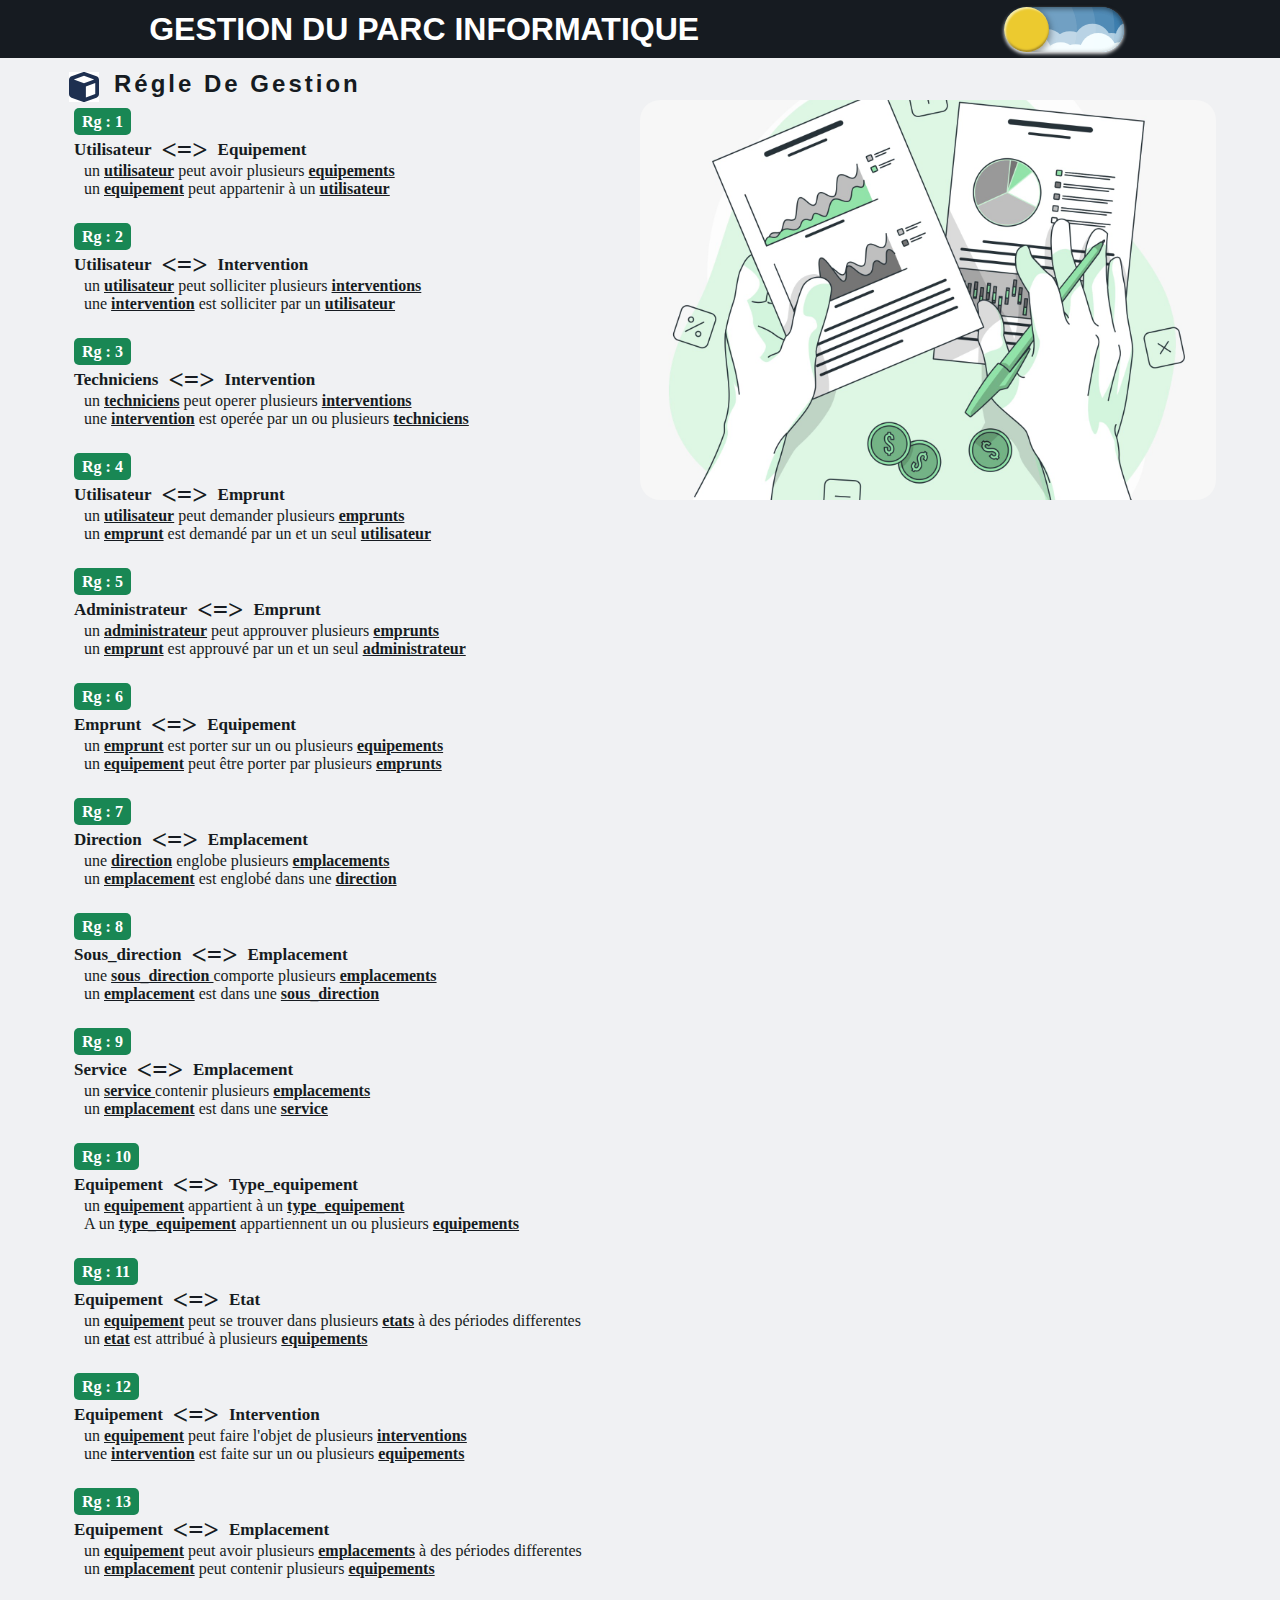
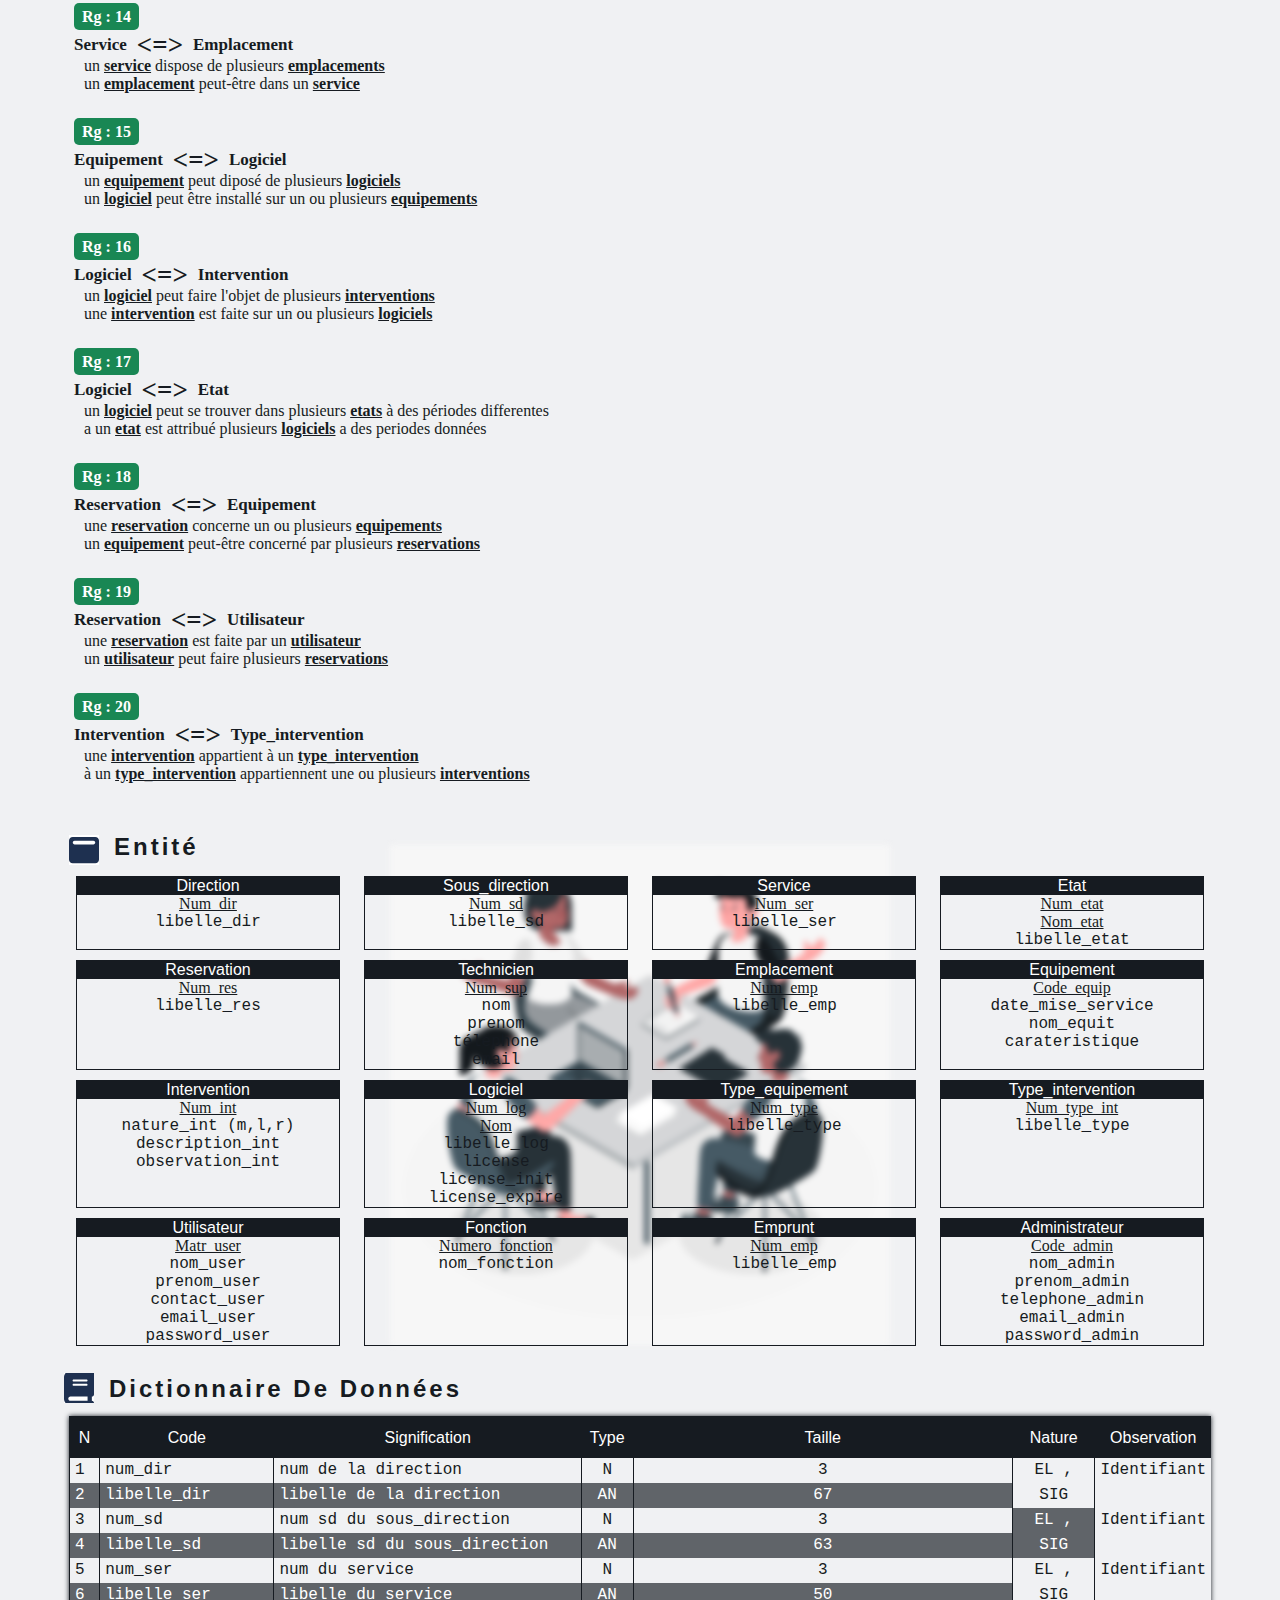
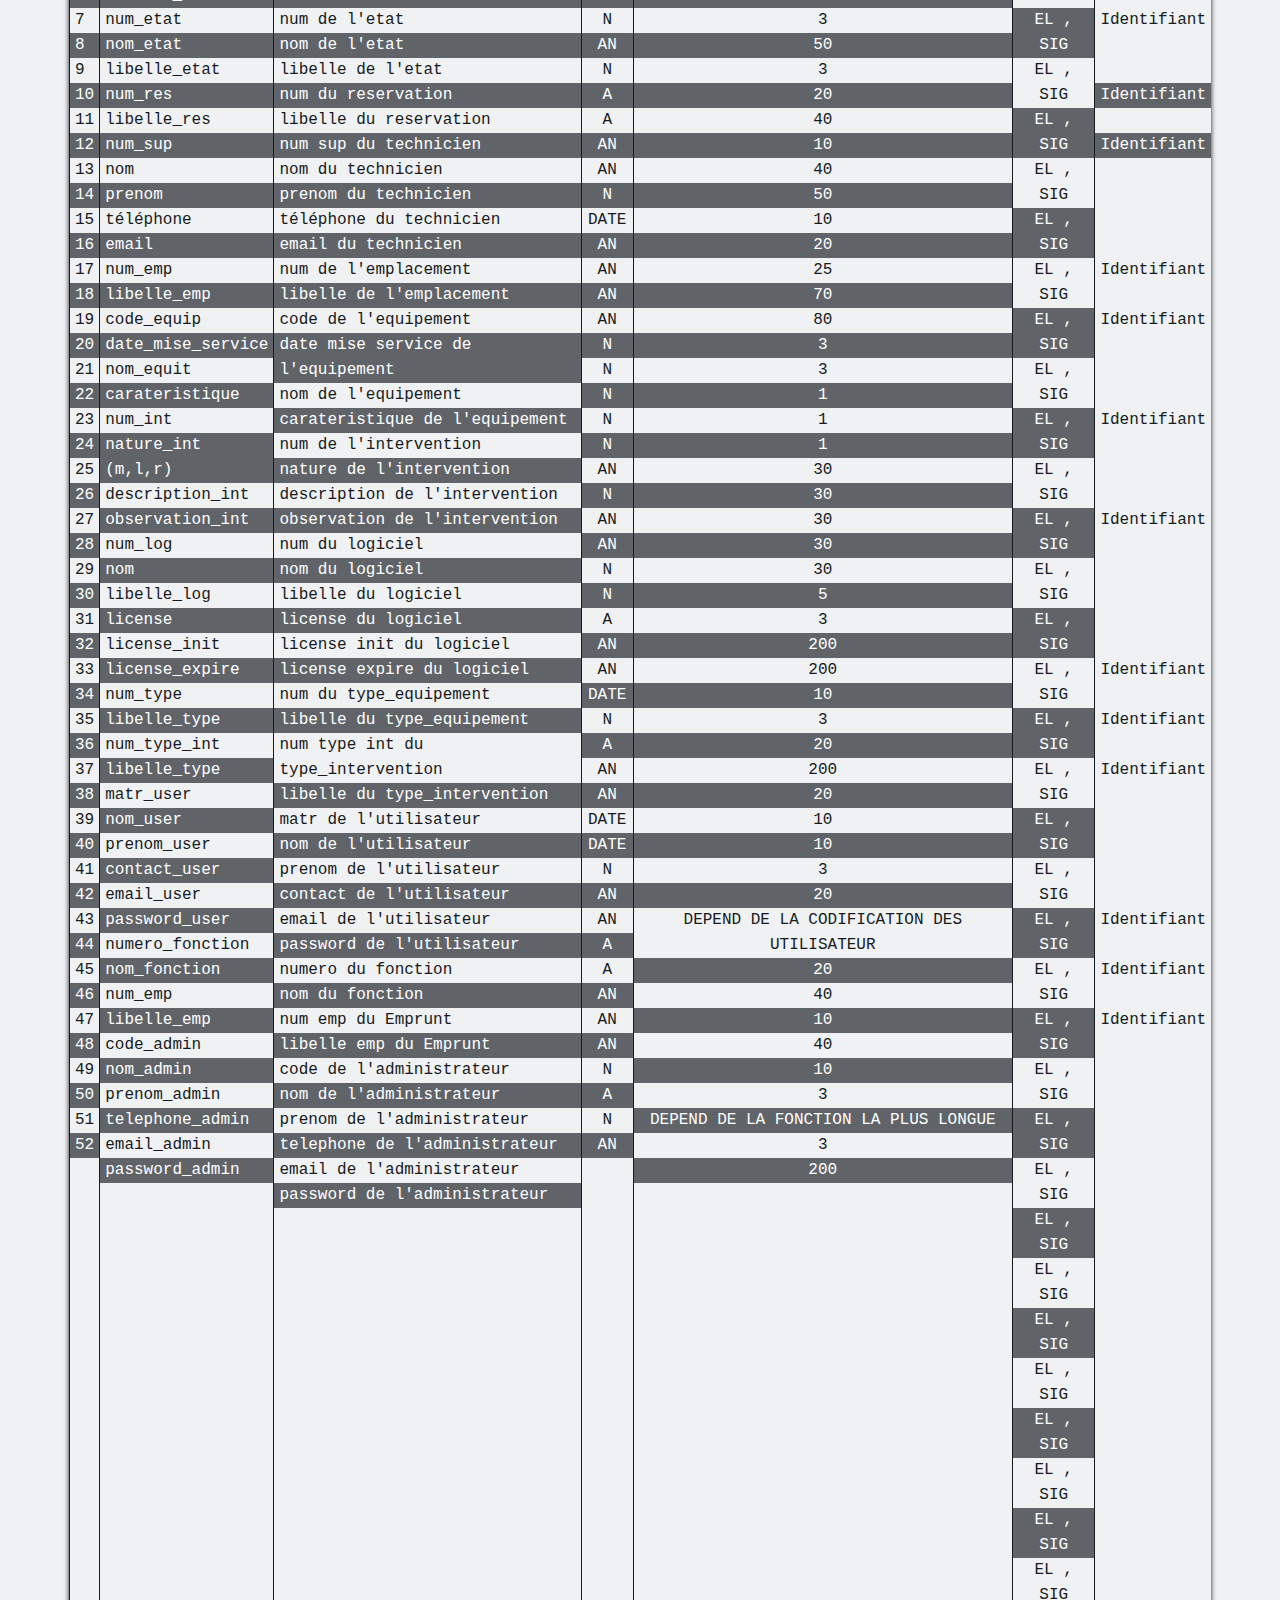
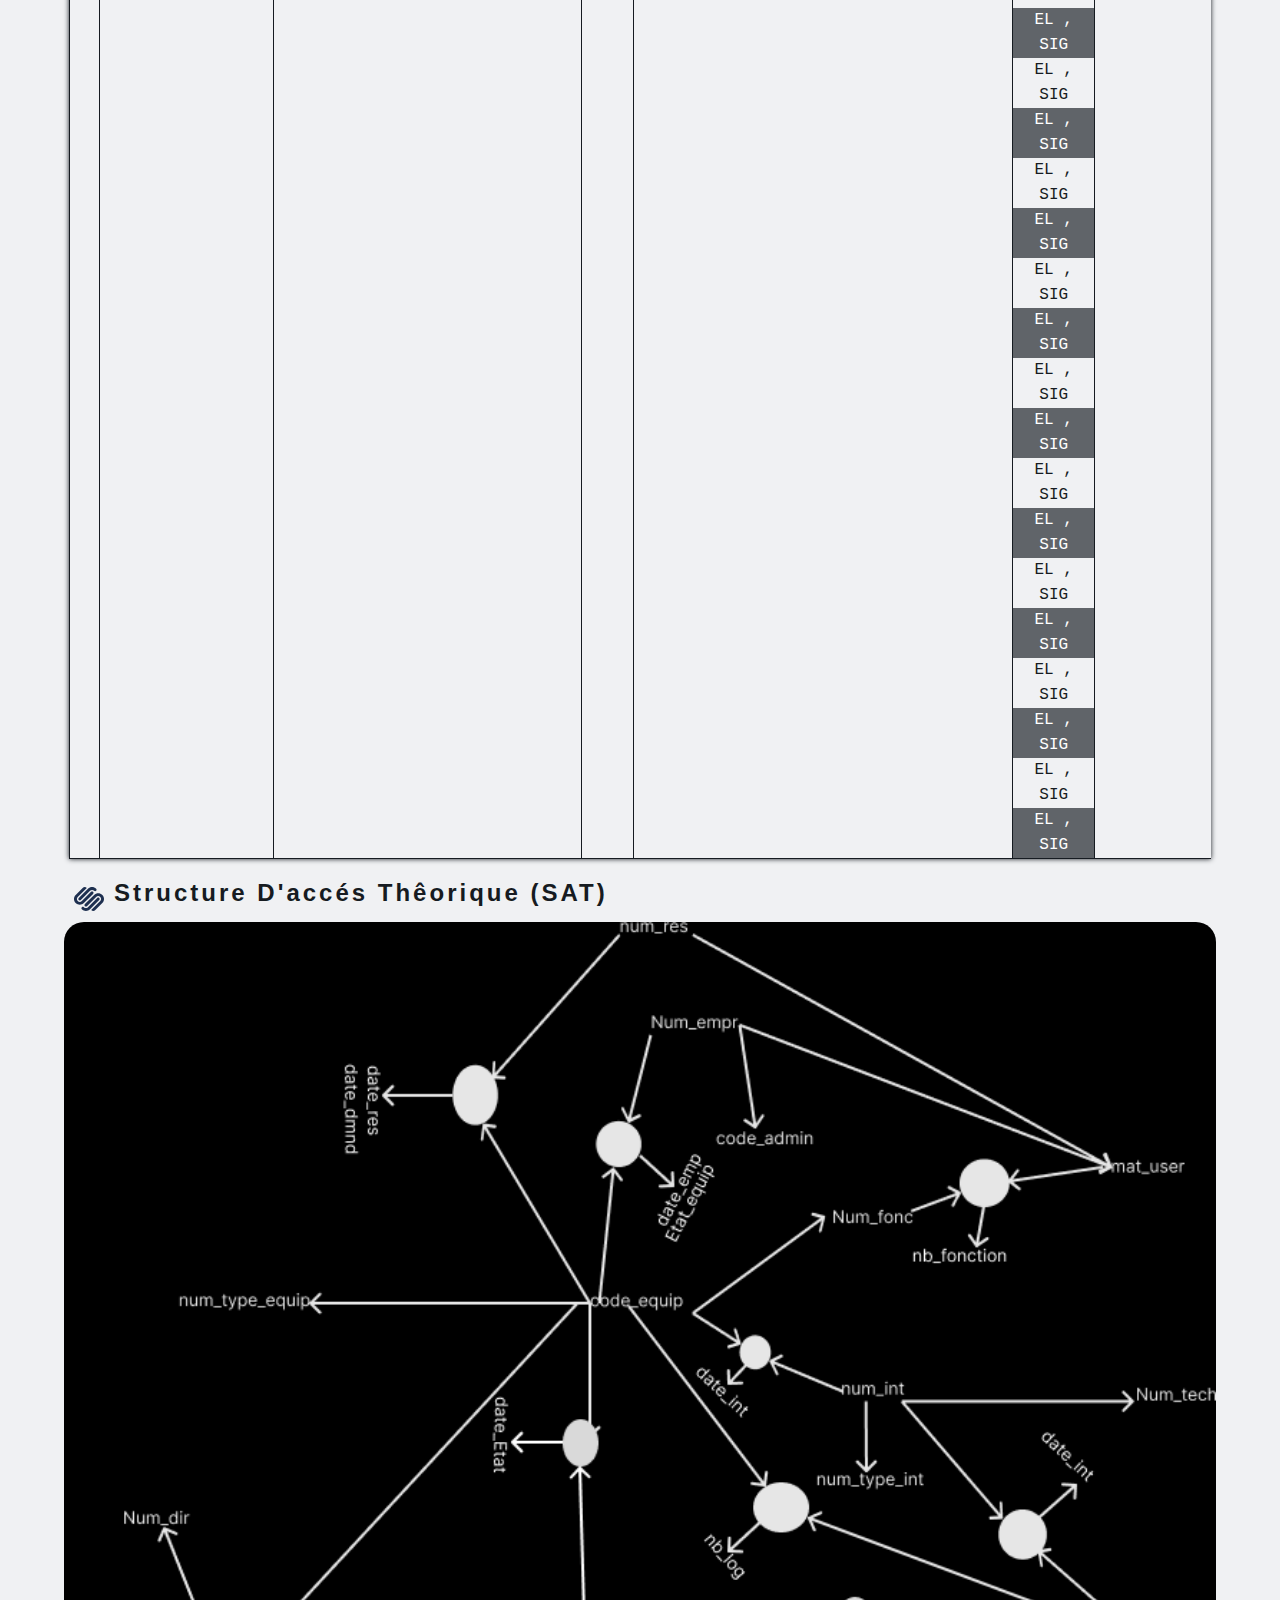
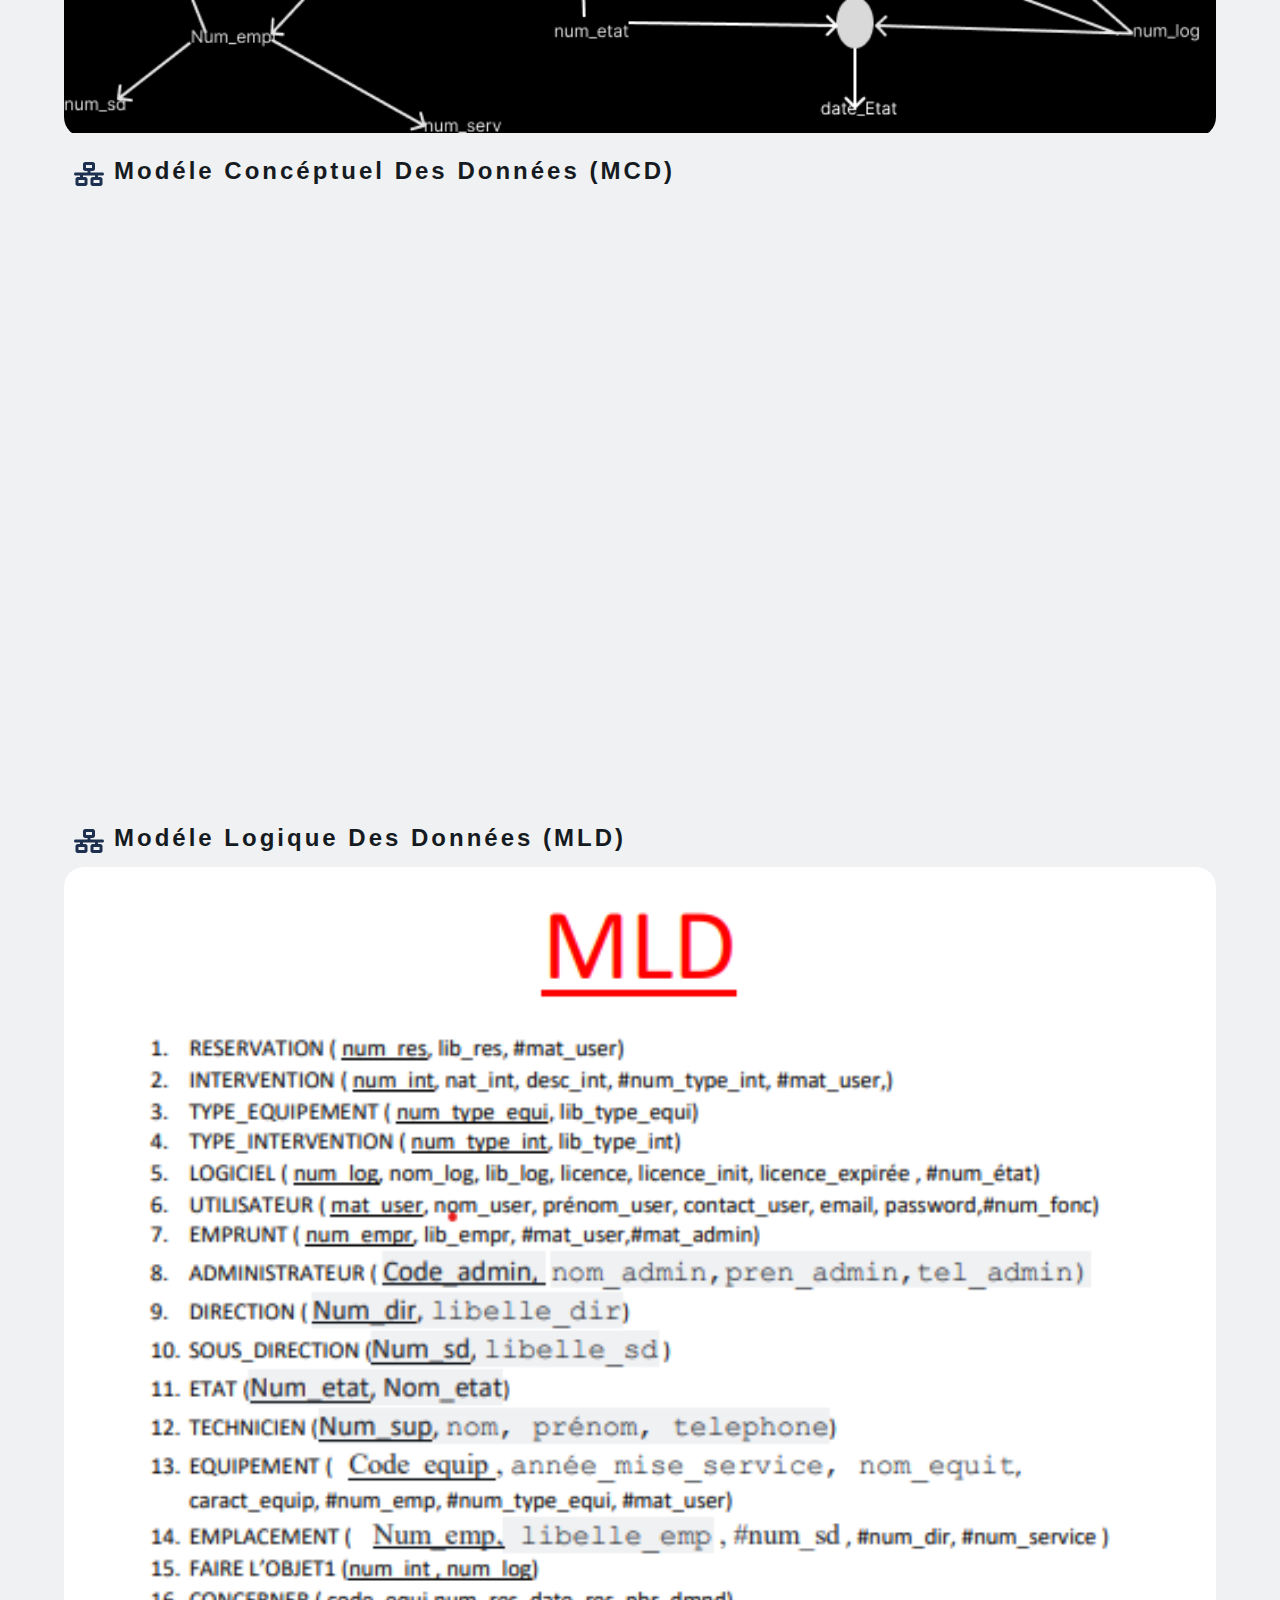
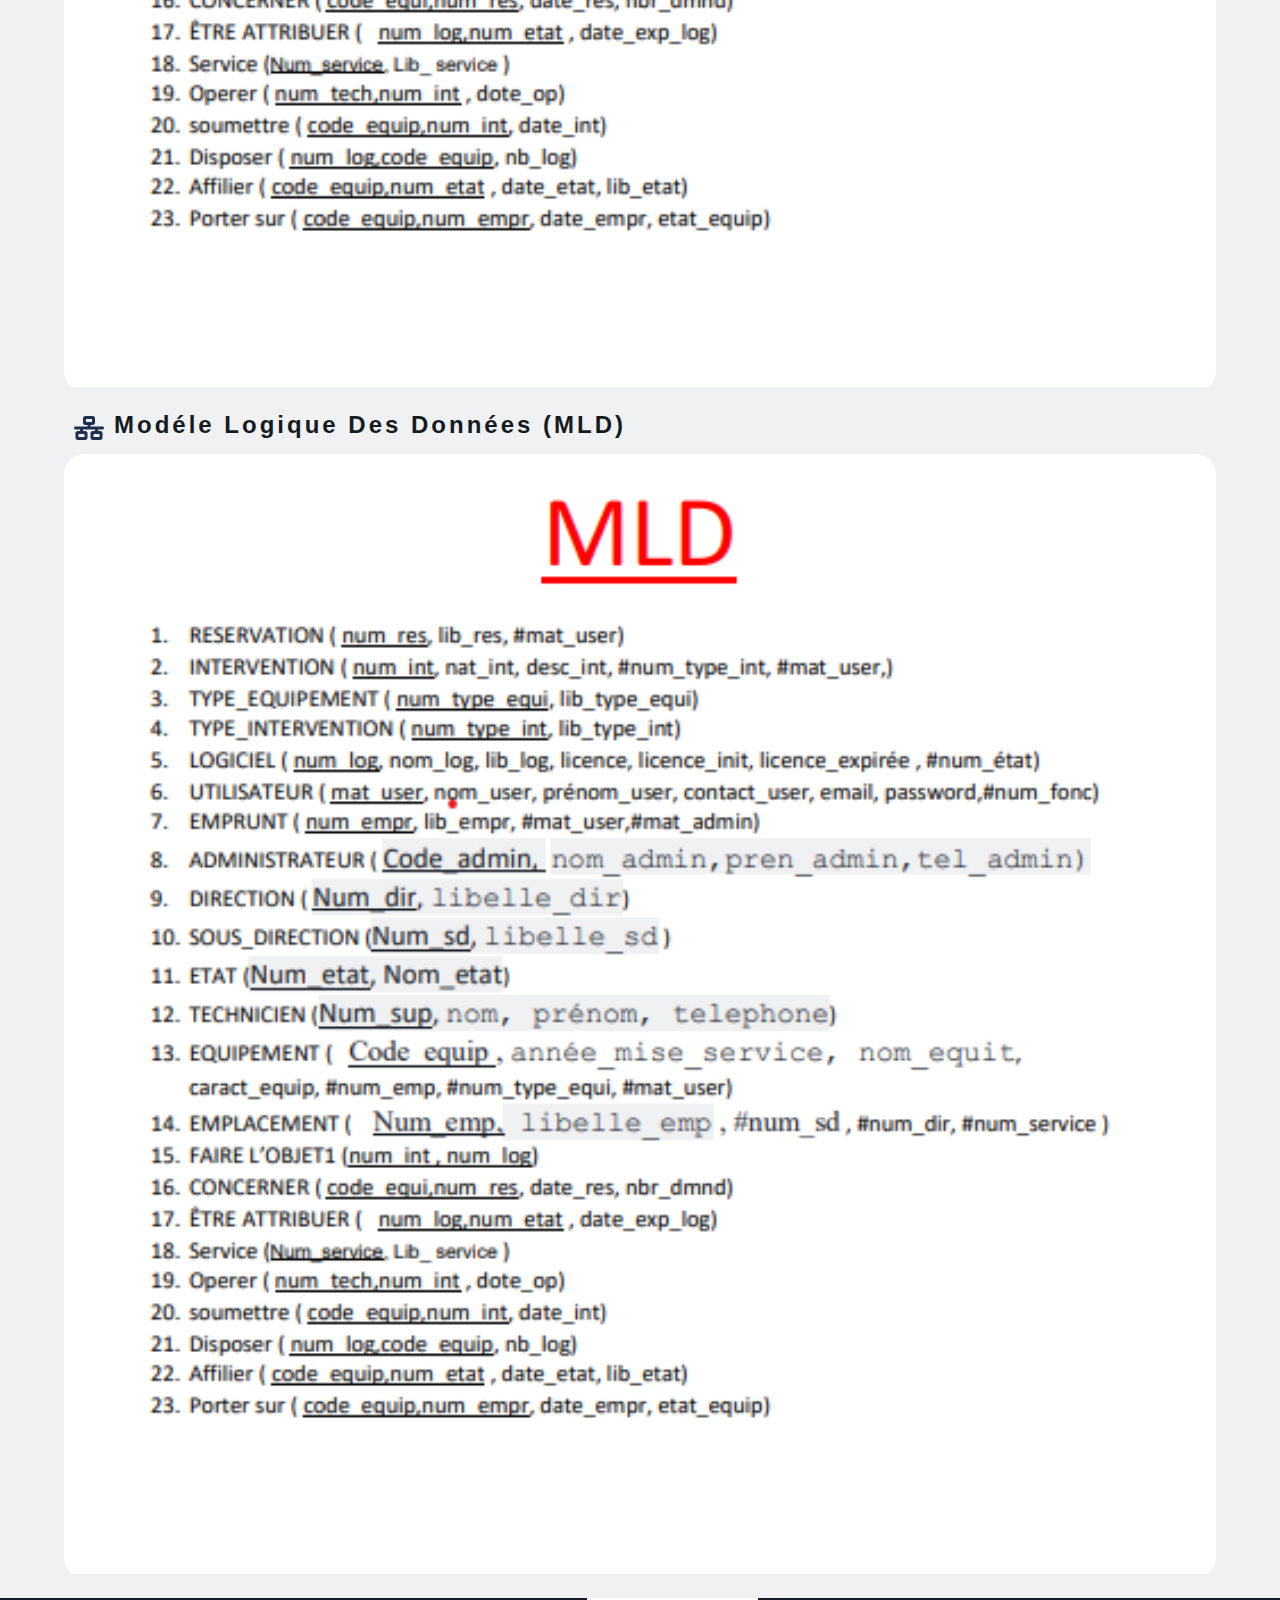
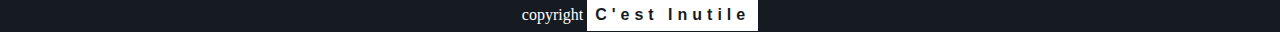
==== commit f9c9a9dd: "update readme" ====
--- a/index.html
+++ b/index.html
@@ -203,17 +203,6 @@
             </p>
         </article>
 
-        <article class="rg-item">
-            <div class="rg-titre">equipement<span><=></span>logiciel</div>
-            <p>
-                une <span class="entite">direction</span> dispose de 
-                plusieurs <span class="entite">emplacements</span>
-            </p>
-            <p>
-                un <span class="entite">emplacement</span> peut-être dans 
-                une <span class="entite">direction</span>
-            </p>
-        </article>
 
         <article class="rg-item">
             <div class="rg-titre">service<span><=></span>emplacement</div>
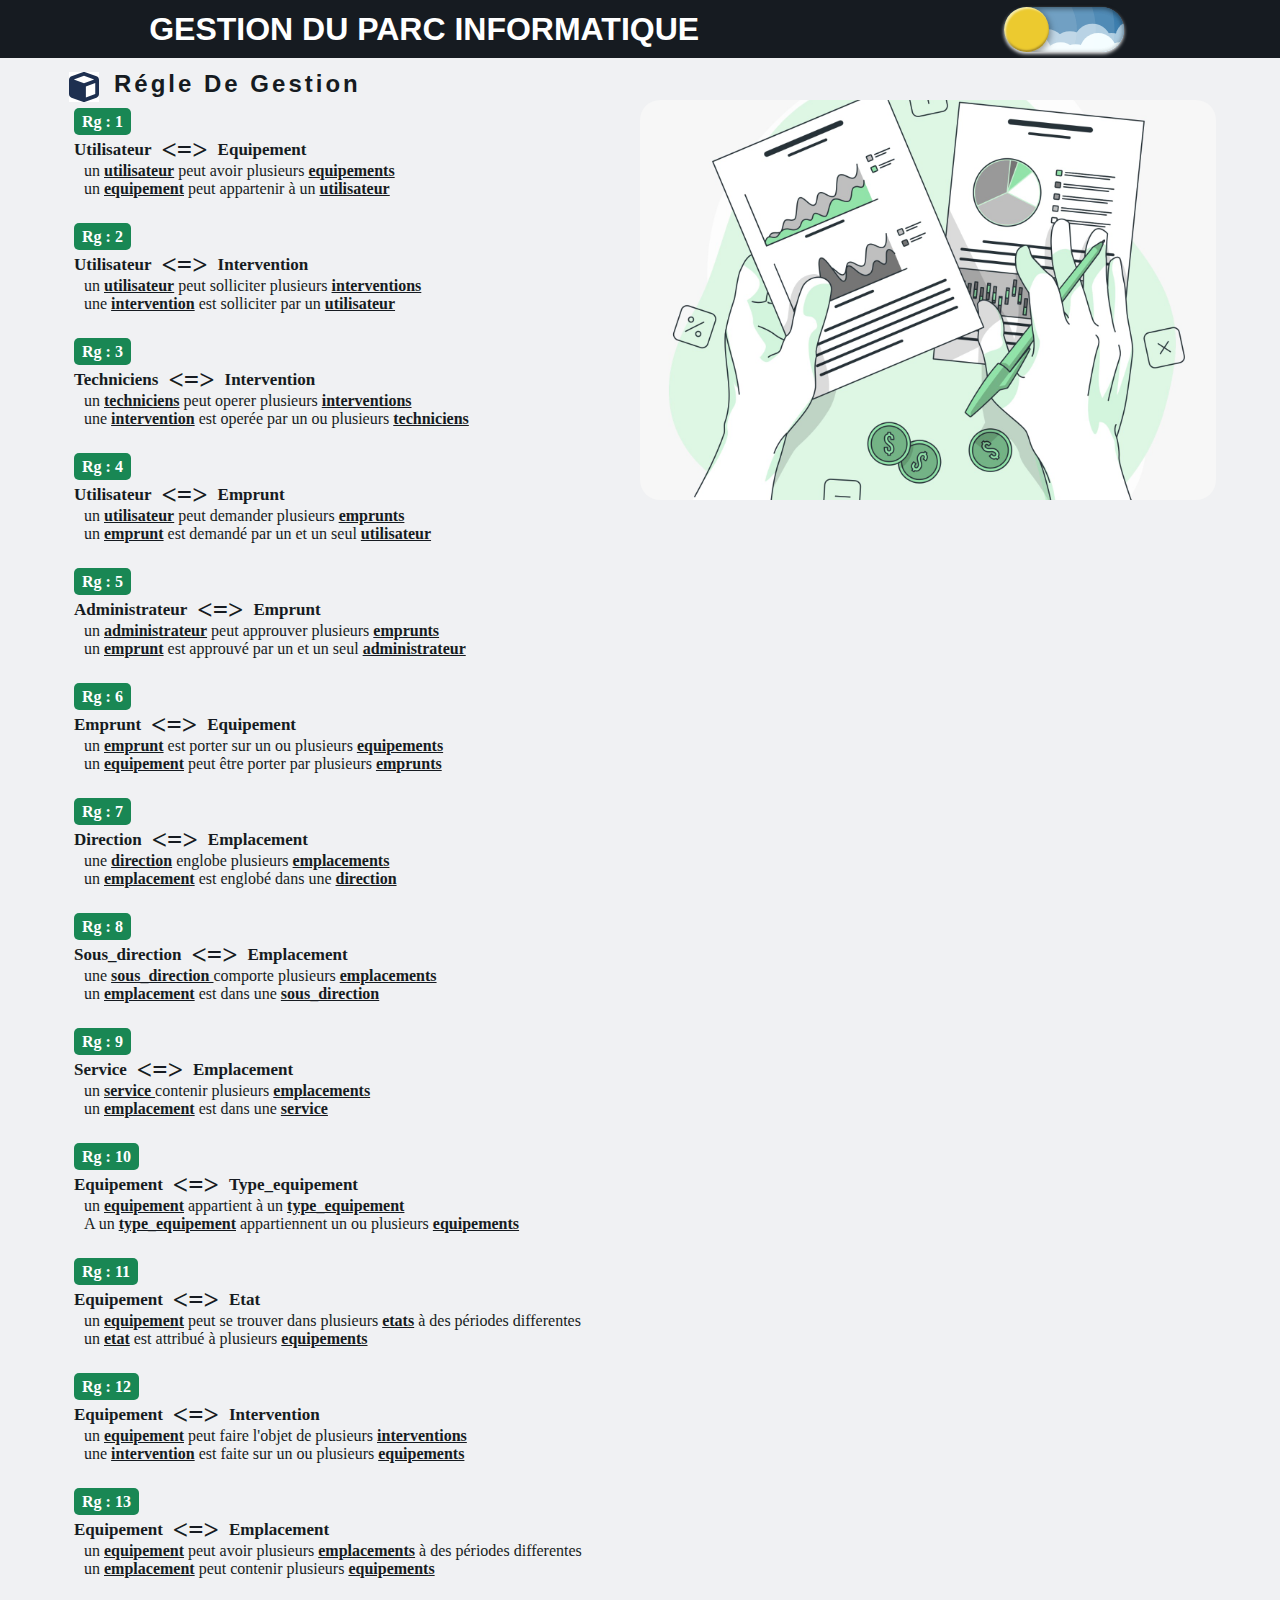
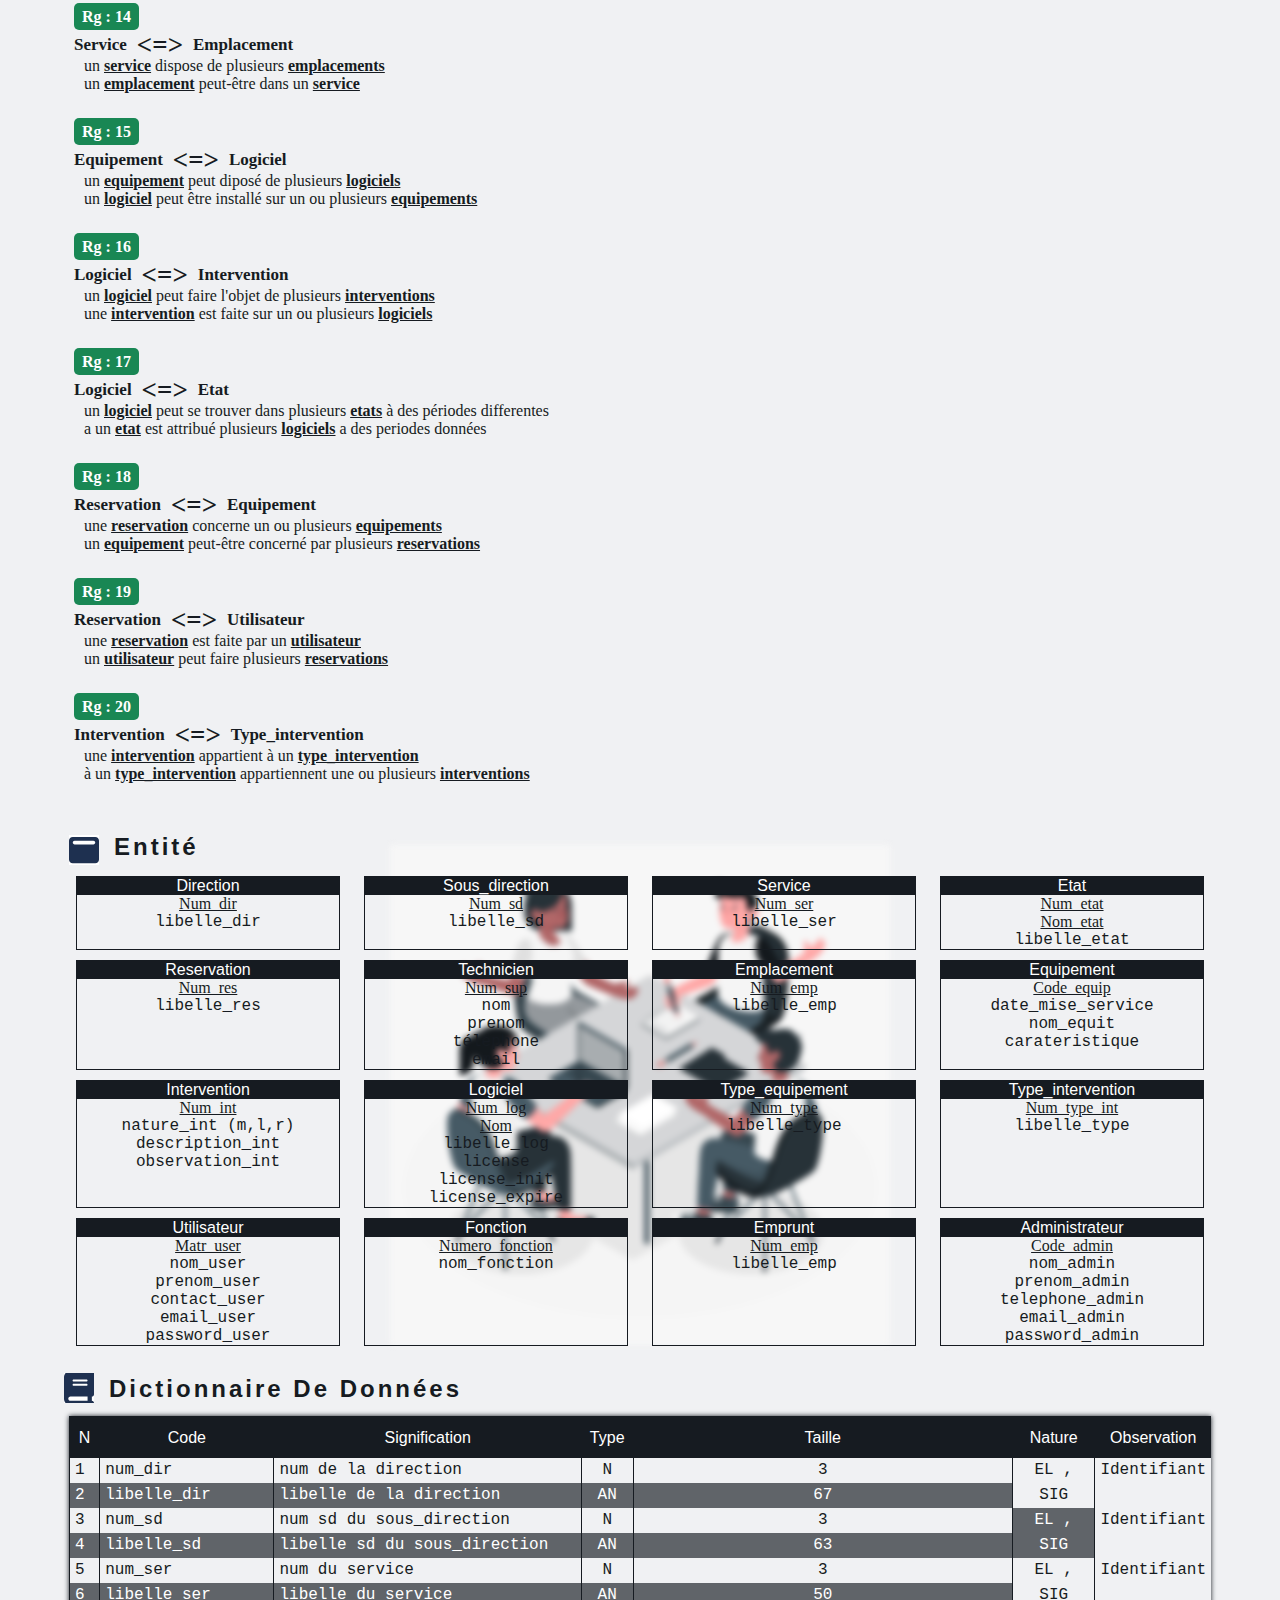
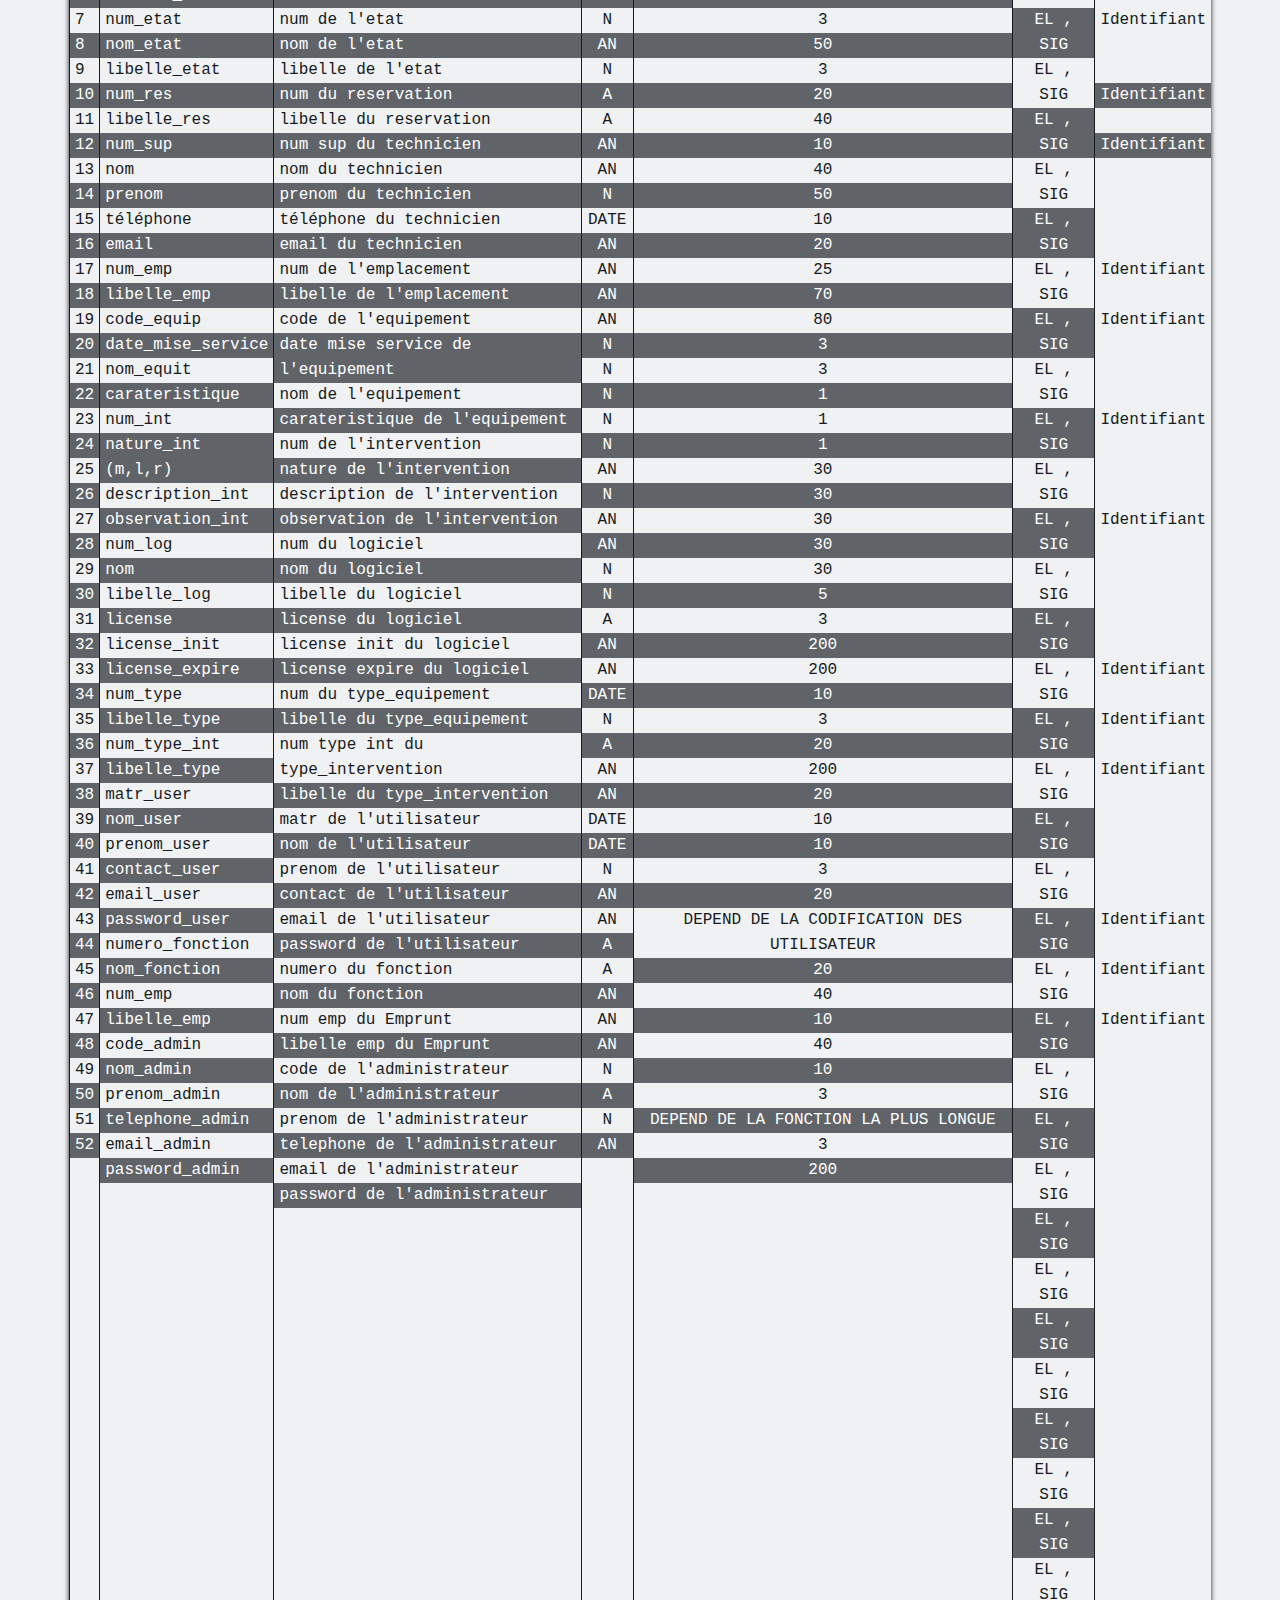
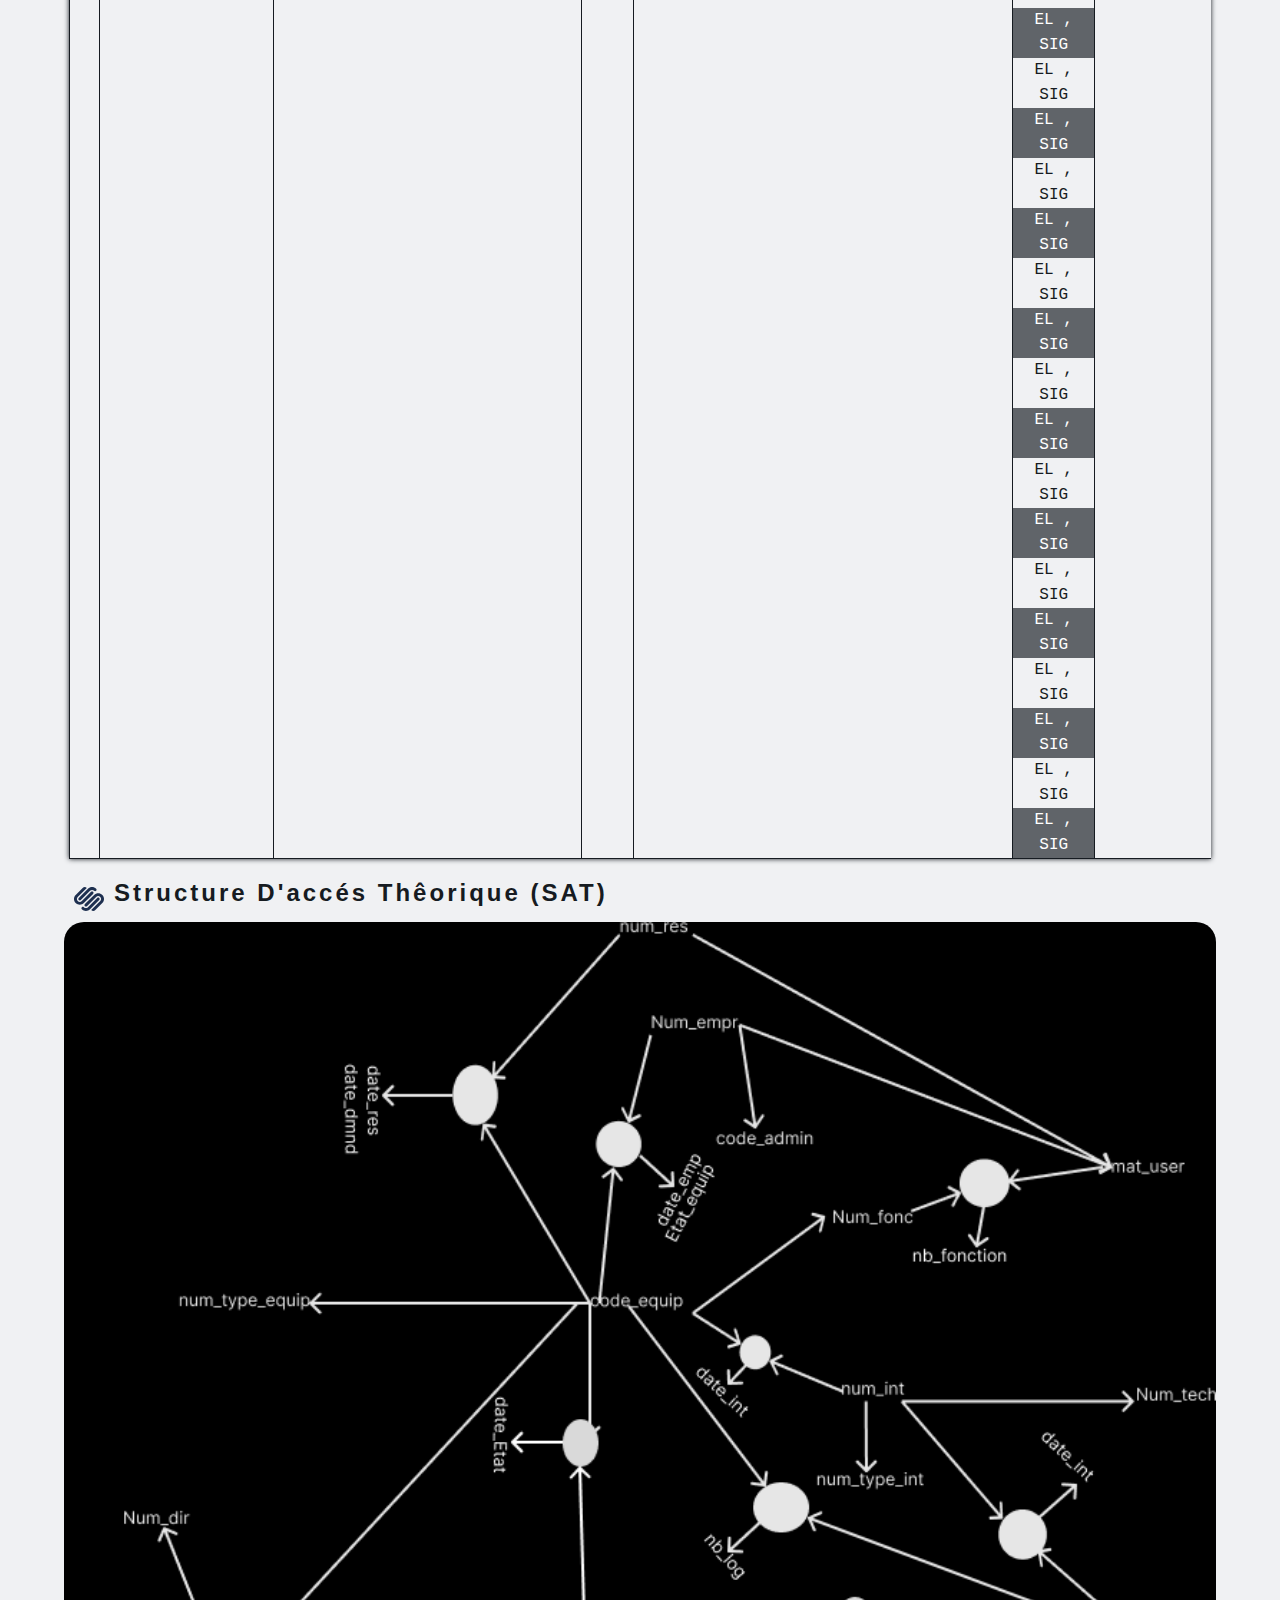
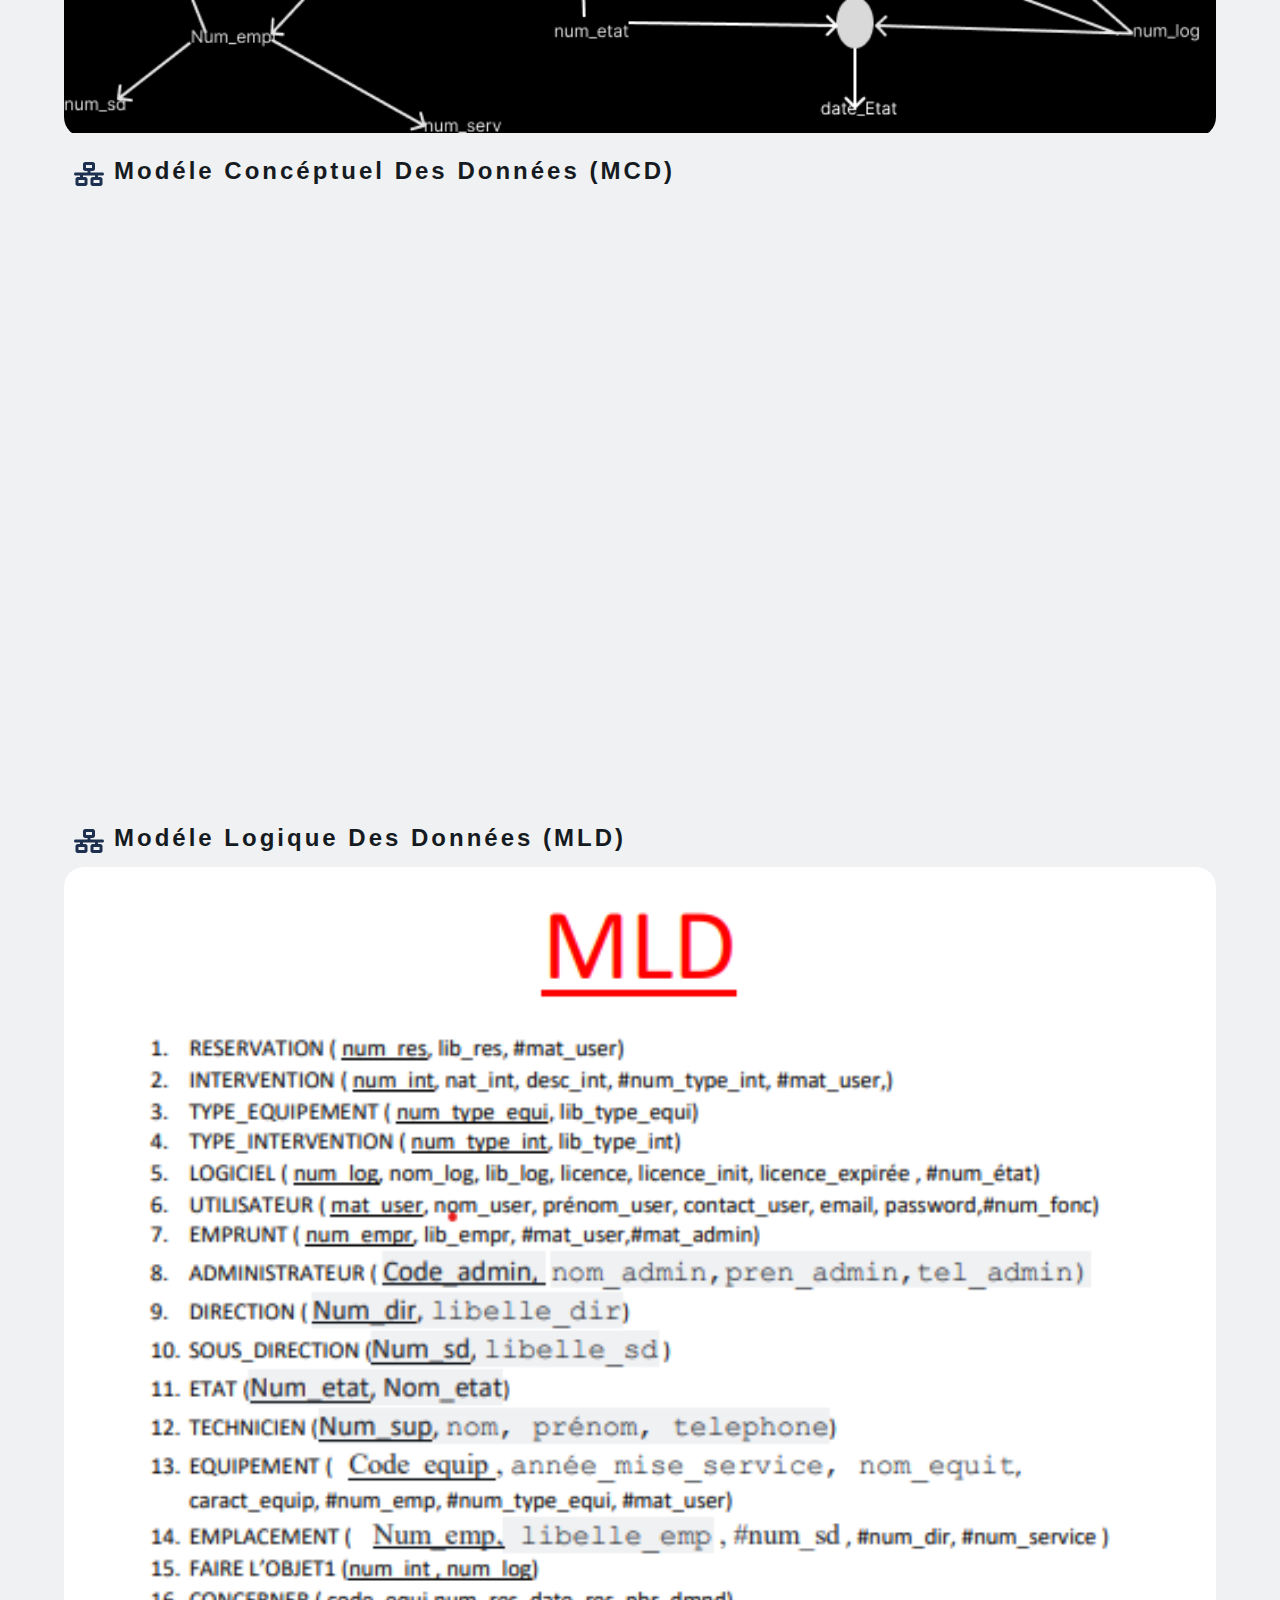
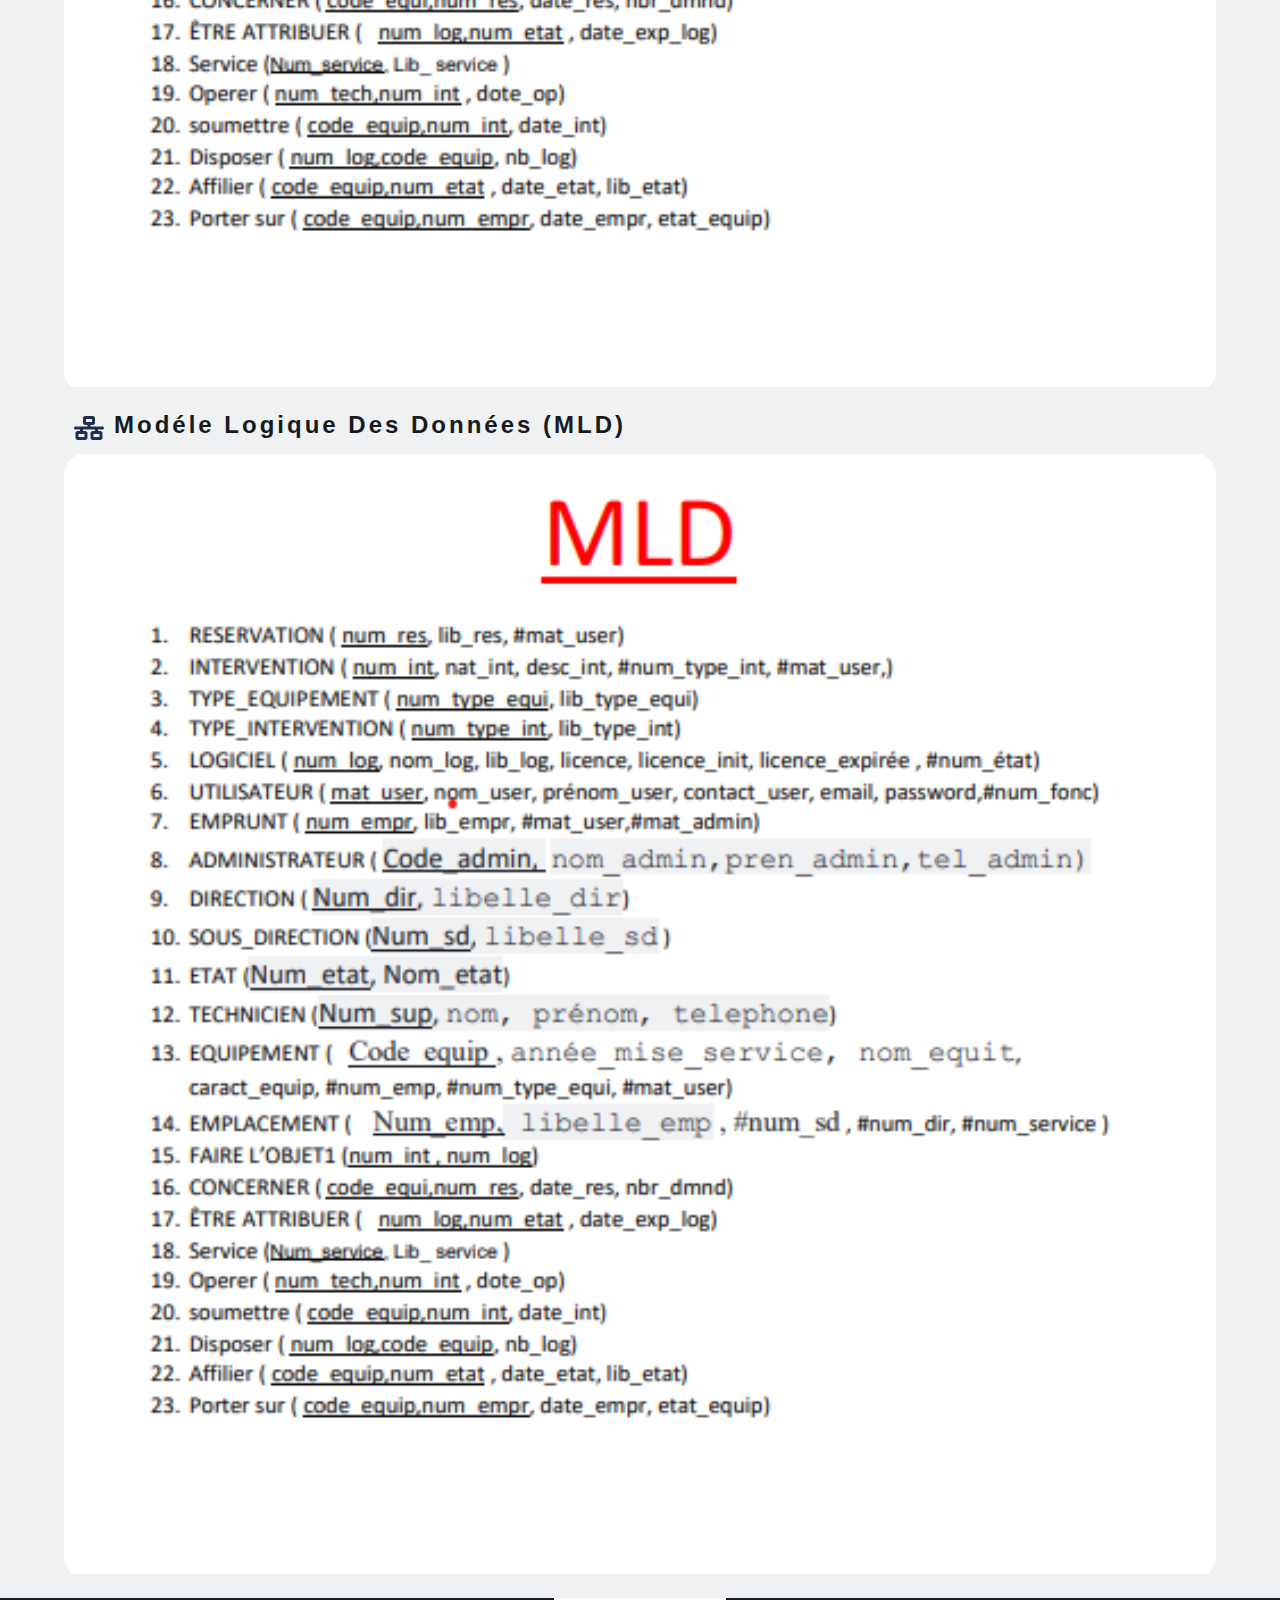
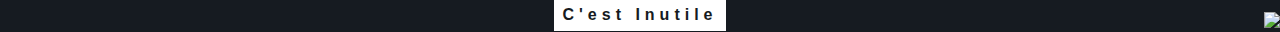
==== commit 30afe582: "Update index.html" ====
--- a/index.html
+++ b/index.html
@@ -650,9 +650,15 @@
     </section>
 
     <footer>
-        <div class="author">copyright <span>c'est inutile</span></div>
+        <div class="author"> <span>c'est inutile</span></div>
+        <div class="vue"> 
+            <a href="https://visitcount.itsvg.in">
+                <img src="https://visitcount.itsvg.in/api?id=info&label=Views%20&icon=0&pretty=true" />
+              </a>
+        </div>
     </footer>
+
 
     <script src="index.js"></script>
 </body>
-</html>+</html>
--- a/index.css
+++ b/index.css
@@ -648,5 +648,15 @@
 
 }
 
+footer{
+    position: relative;
+}
+.vue{
+    position: absolute;
+    right: 0;
+    bottom: 0;
+    padding: auto;
+}
+
 
 /* mode jours template -----------*/
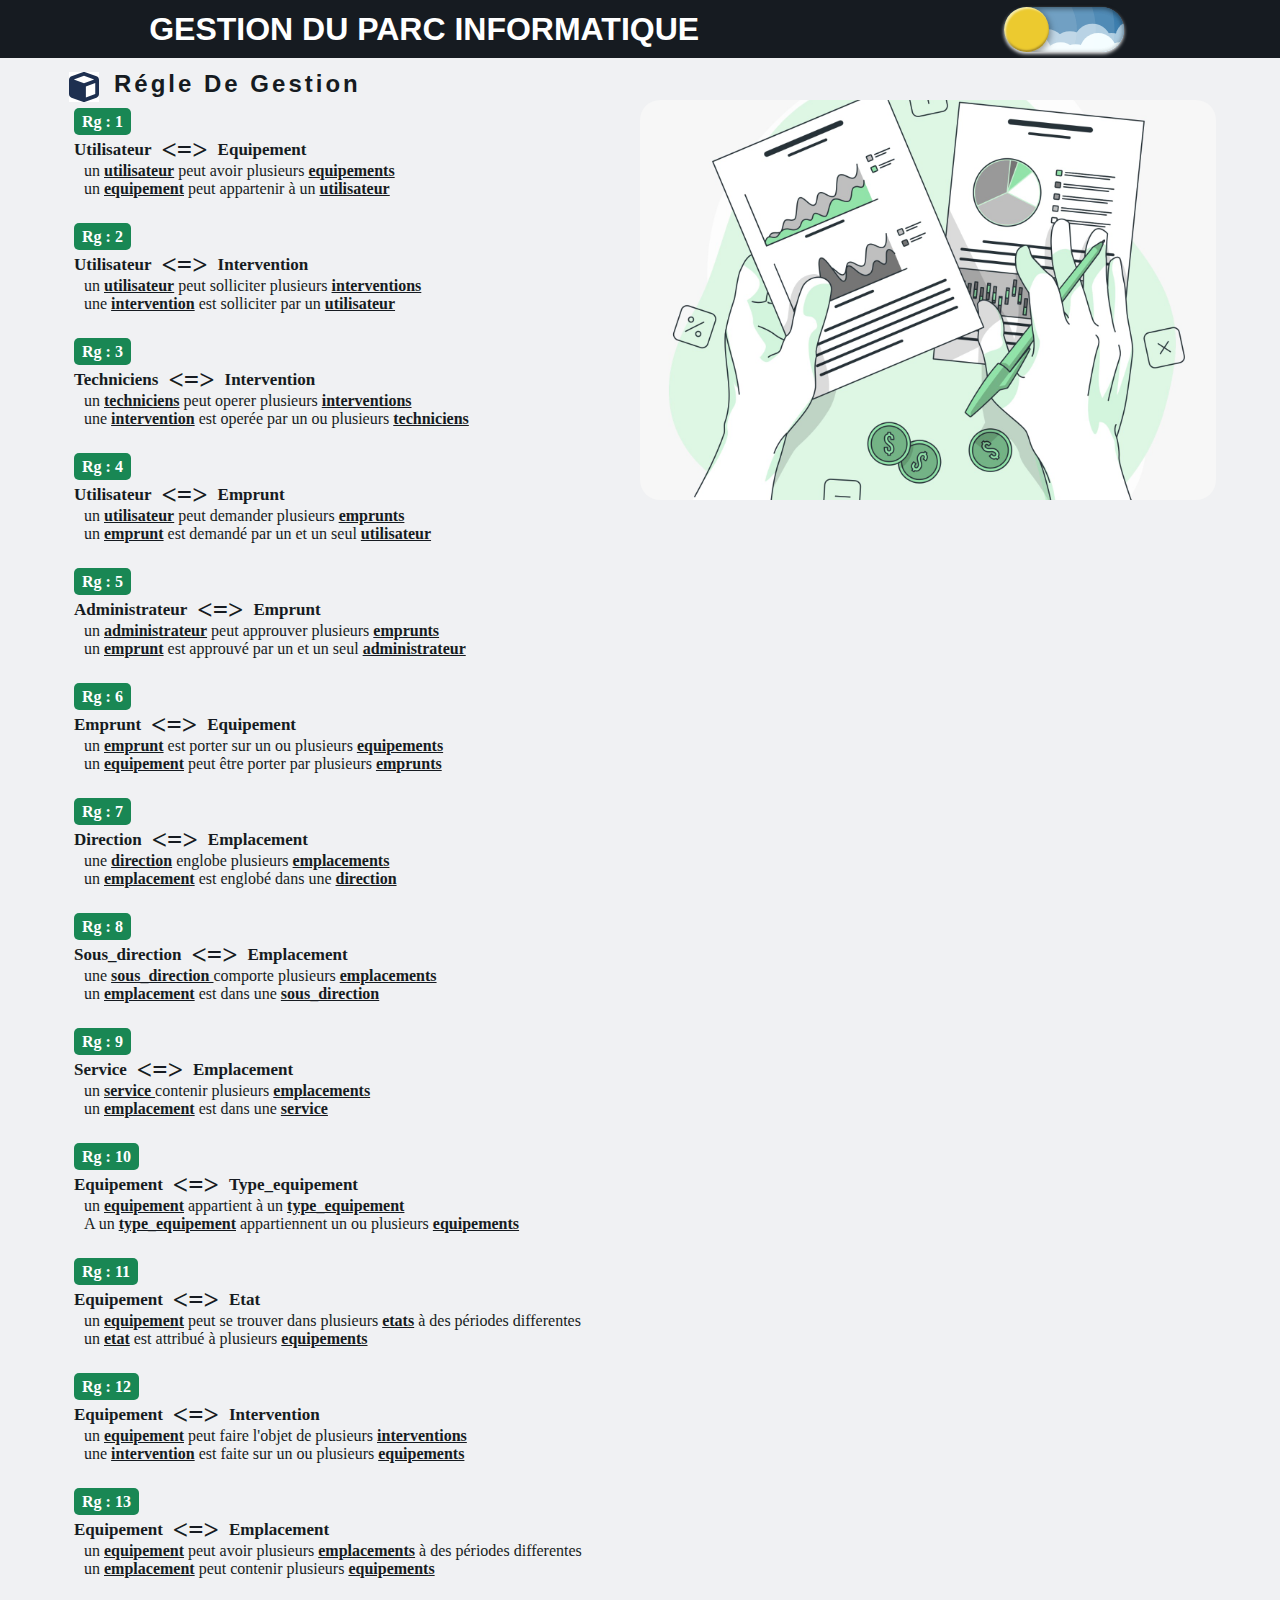
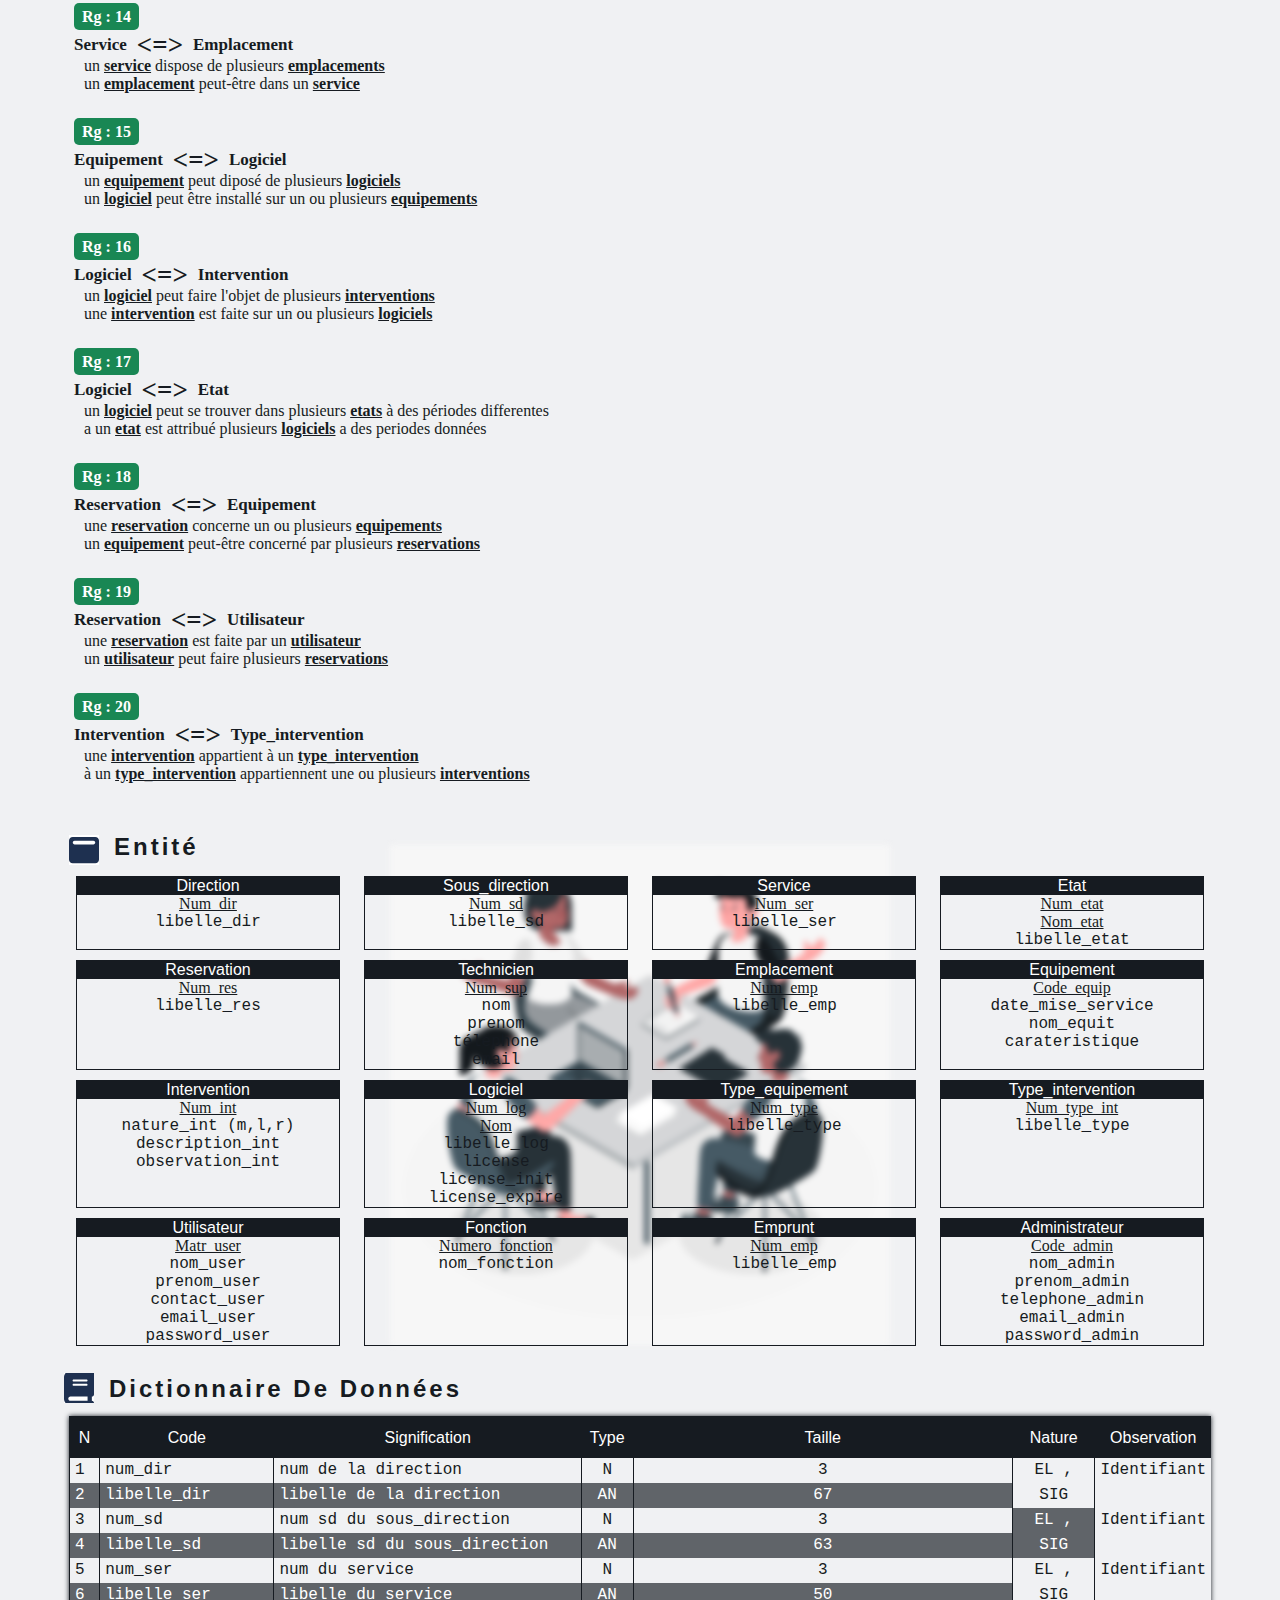
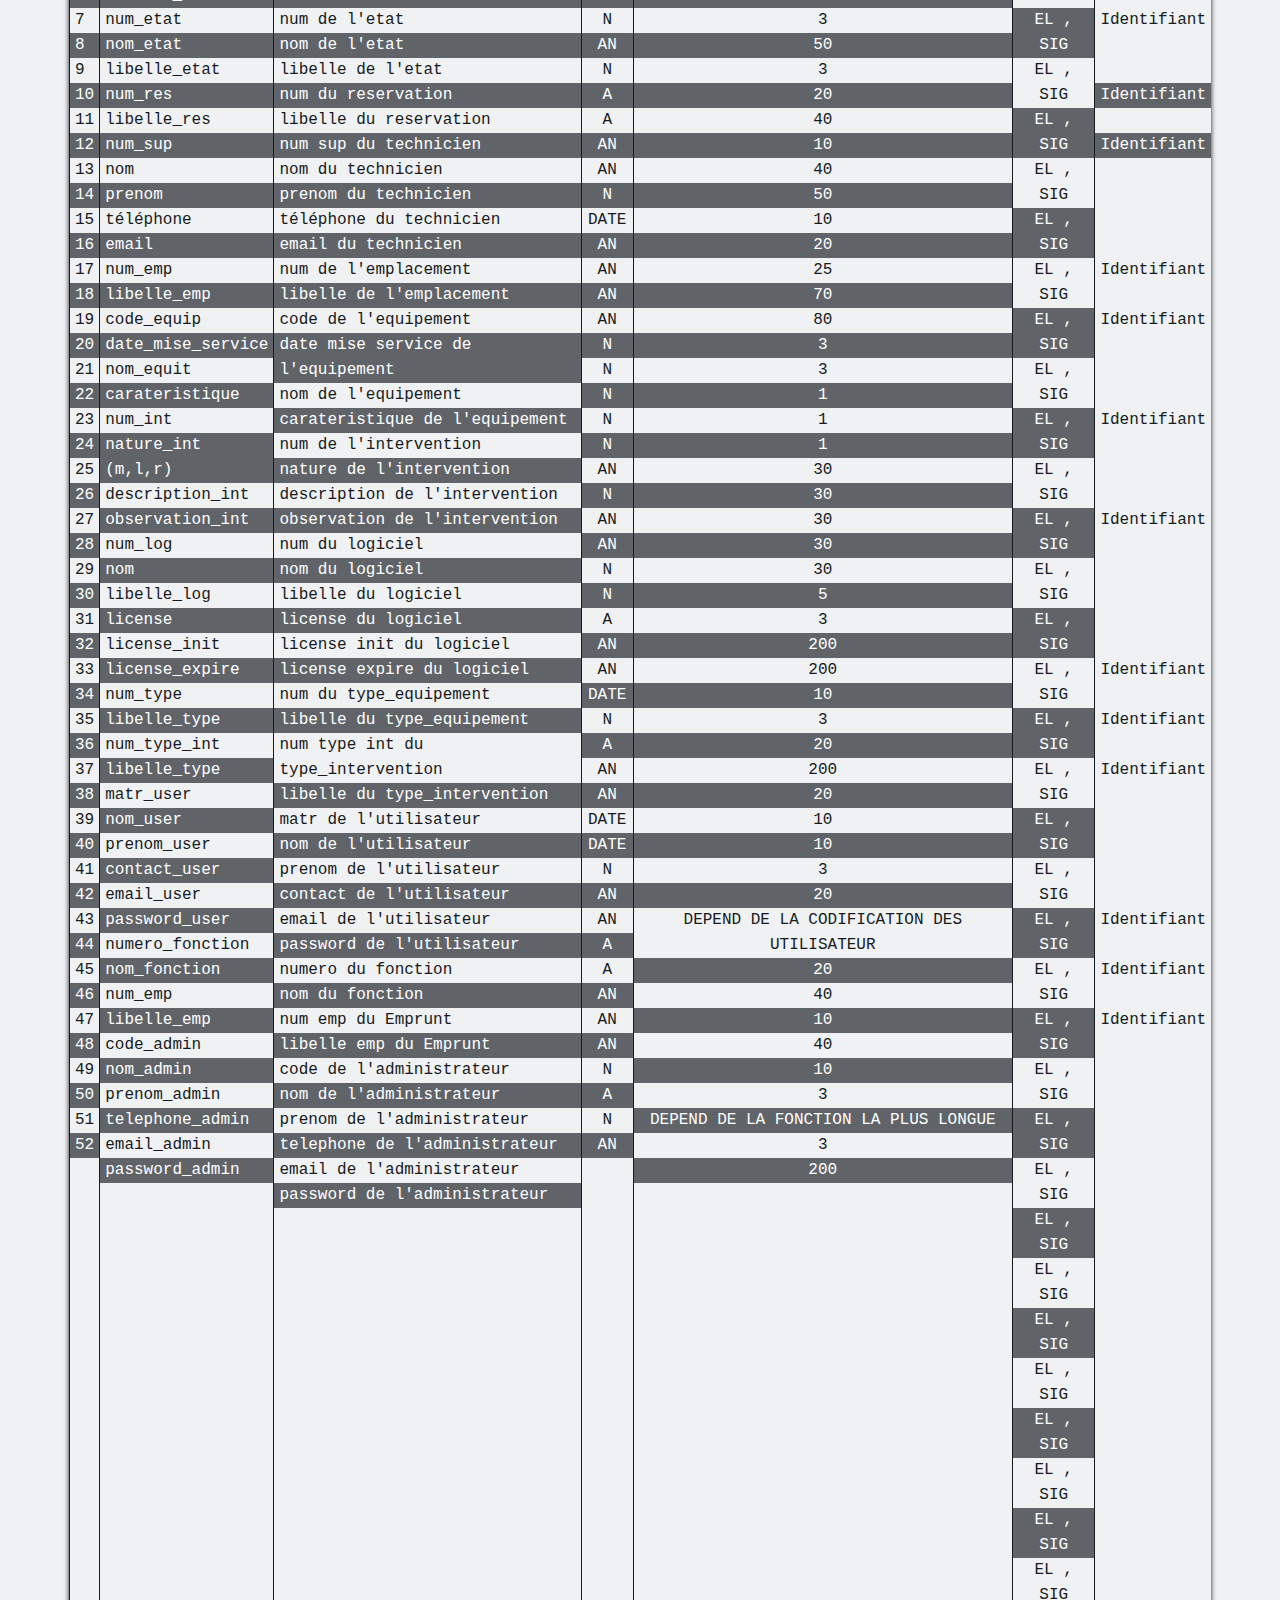
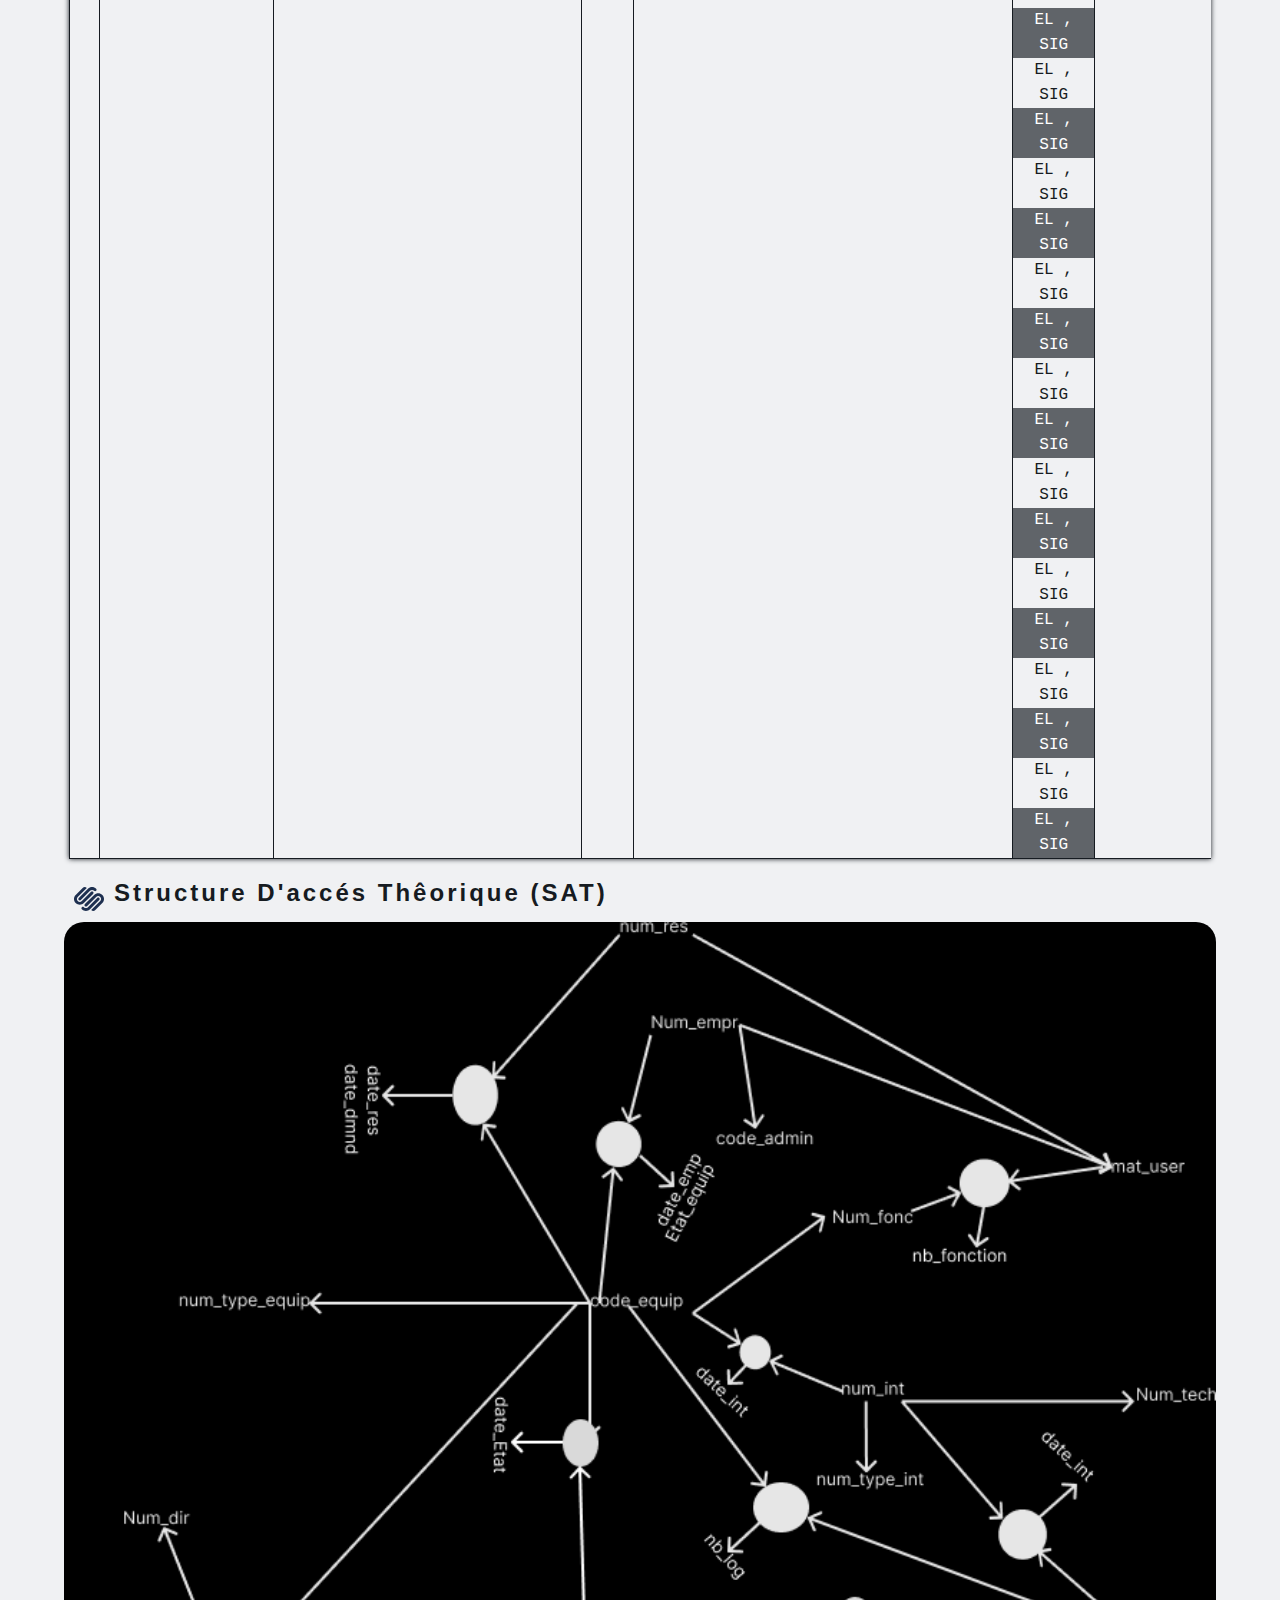
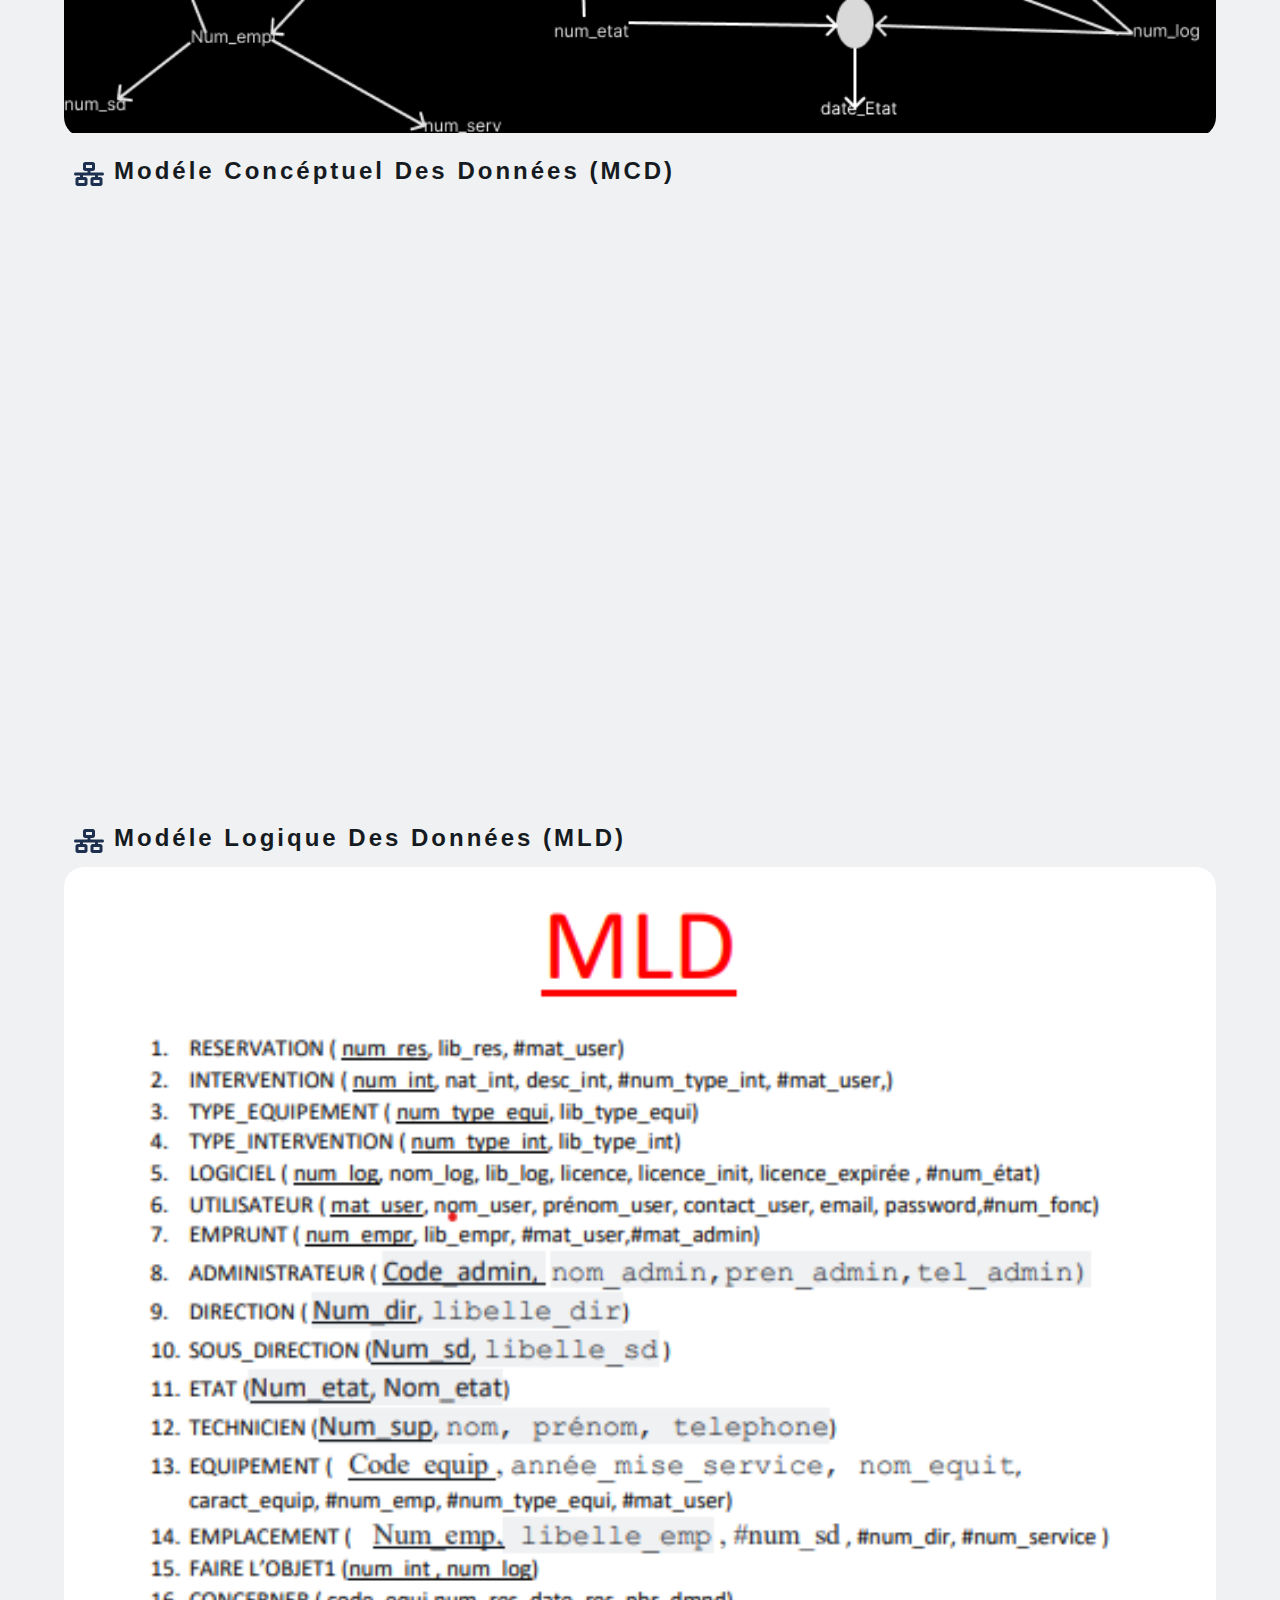
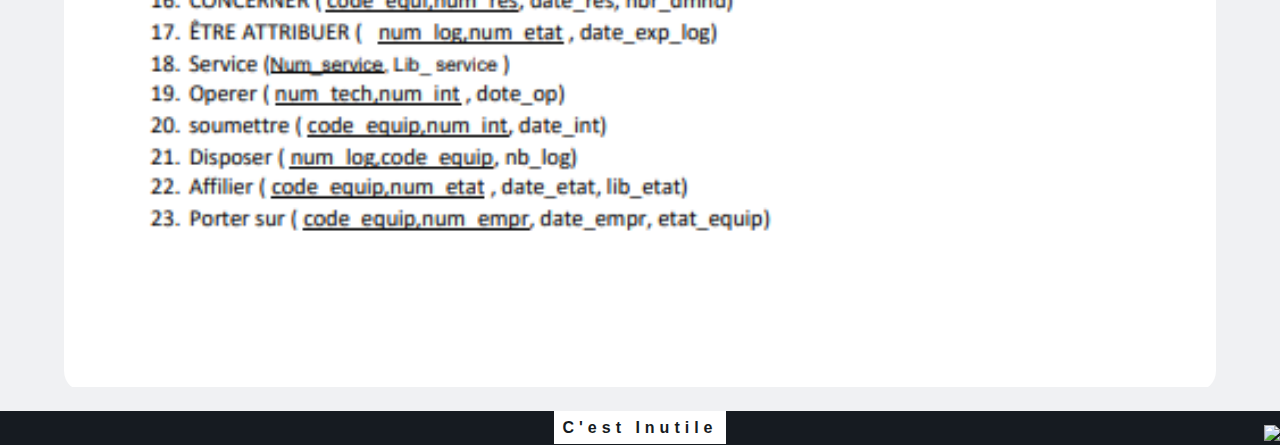
==== commit 5b462f54: "Update index.html" ====
--- a/index.html
+++ b/index.html
@@ -640,15 +640,6 @@
         <!-- <div class="msg">en conception </div> -->
     </section>
 
-    <section class="mcd">
-        <h2 class="titre">Modéle logique des données <span>(MLD)</span></h2>
-        <div class="img">
-            <img src="img/mld.png" width="100%" alt="">
-        </div>
-       
-        <!-- <div class="msg">en conception </div> -->
-    </section>
-
     <footer>
         <div class="author"> <span>c'est inutile</span></div>
         <div class="vue"> 
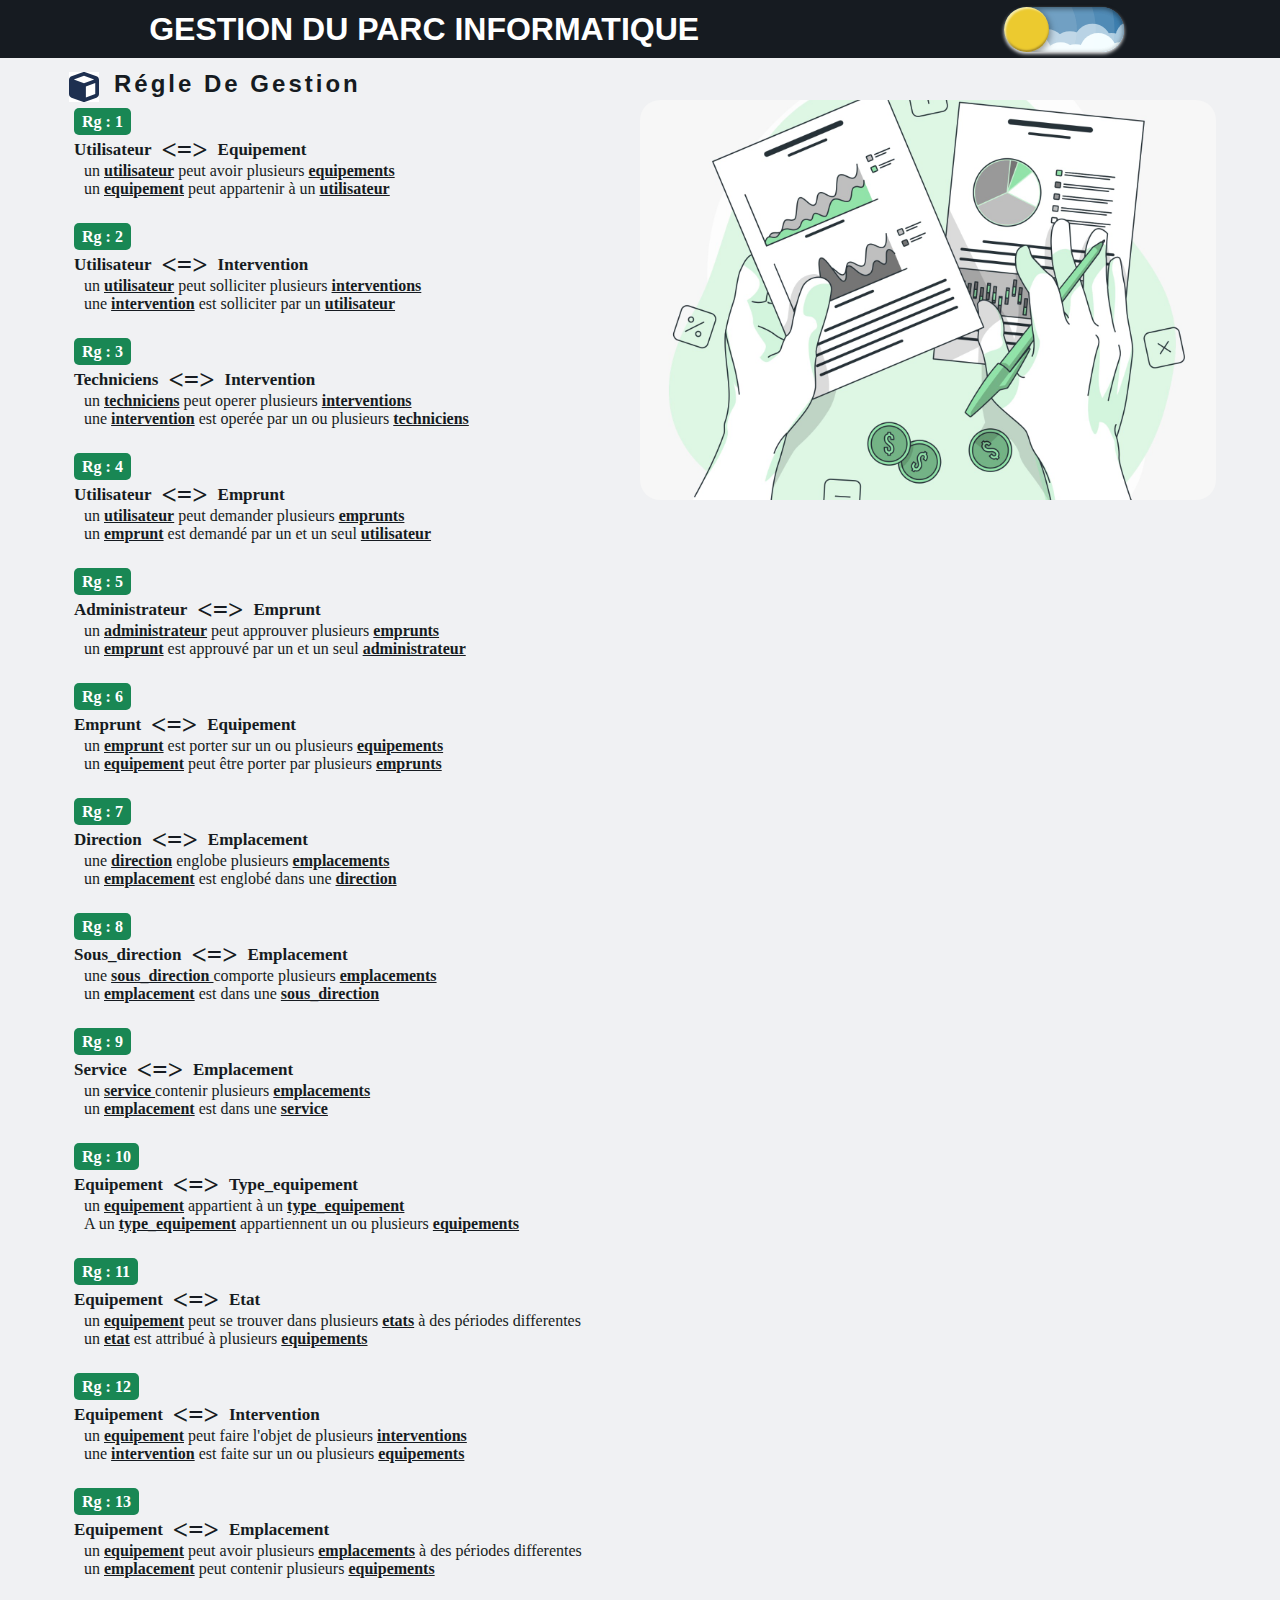
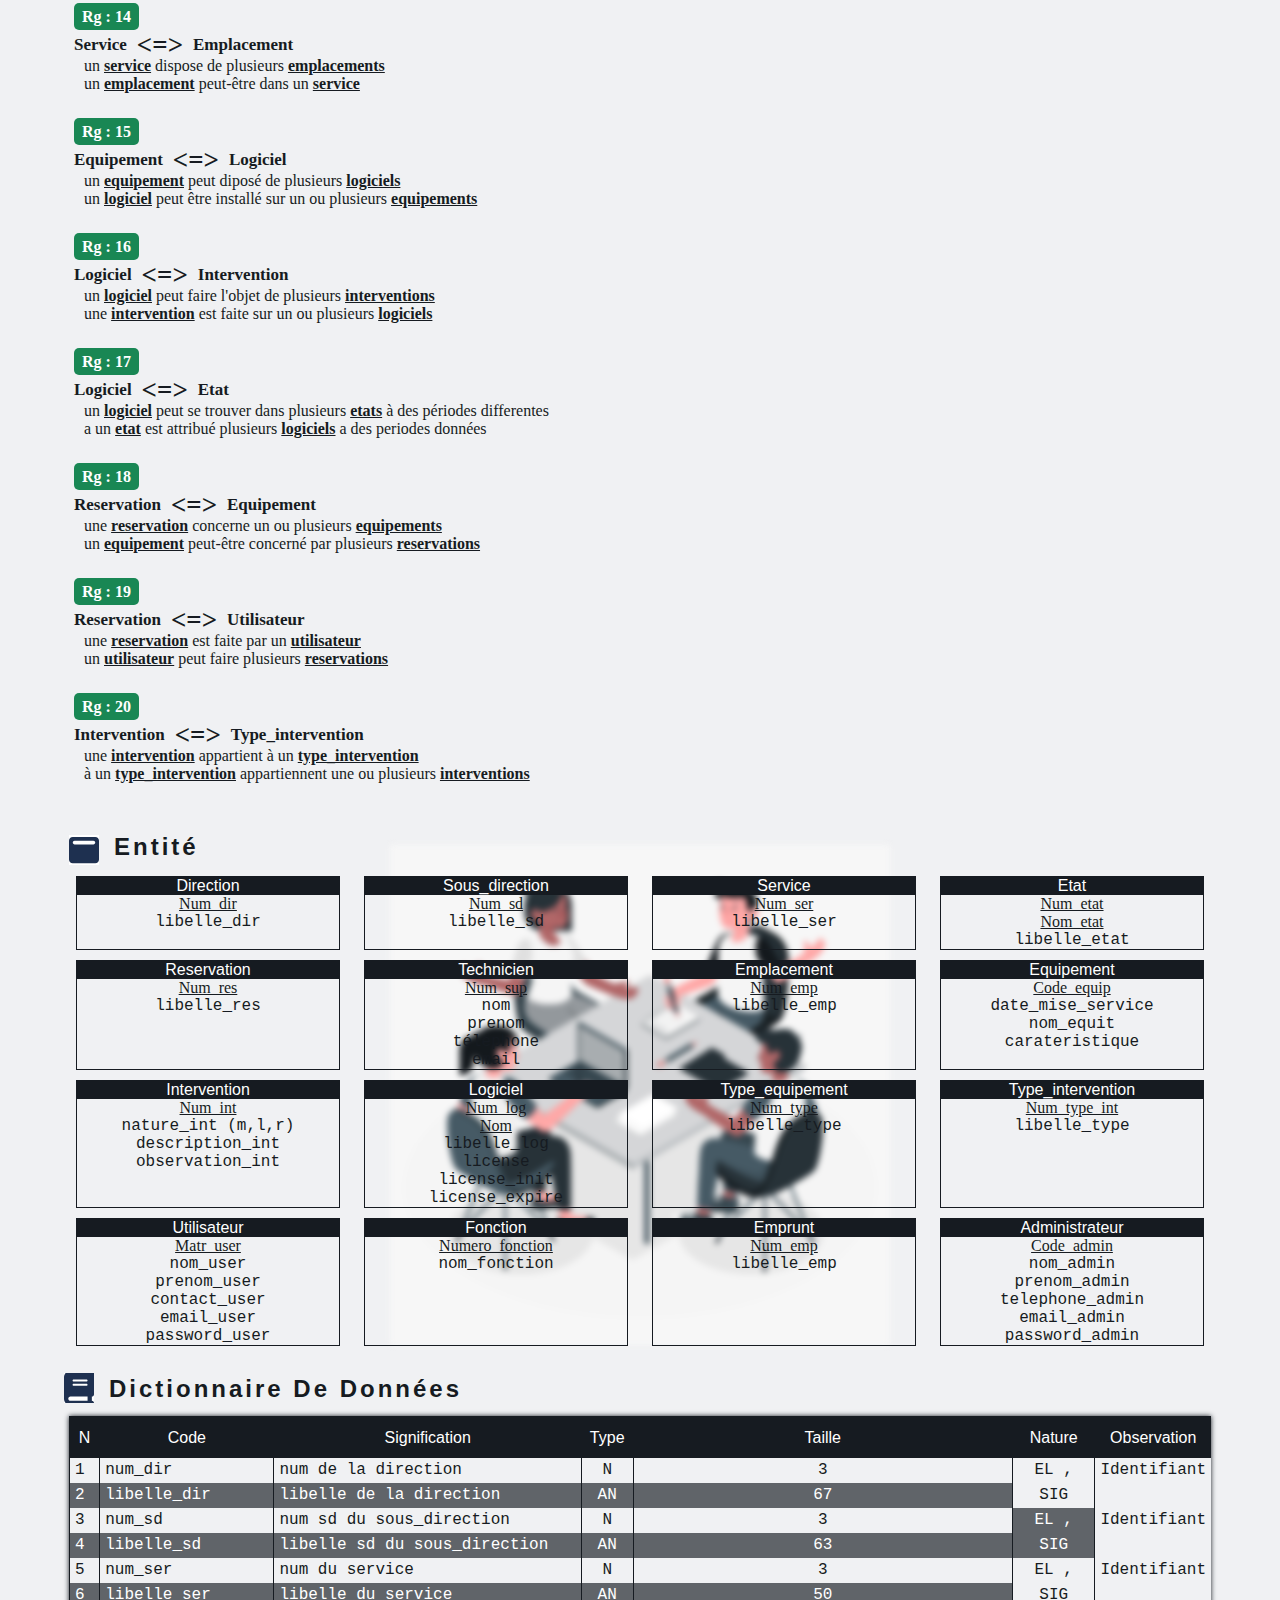
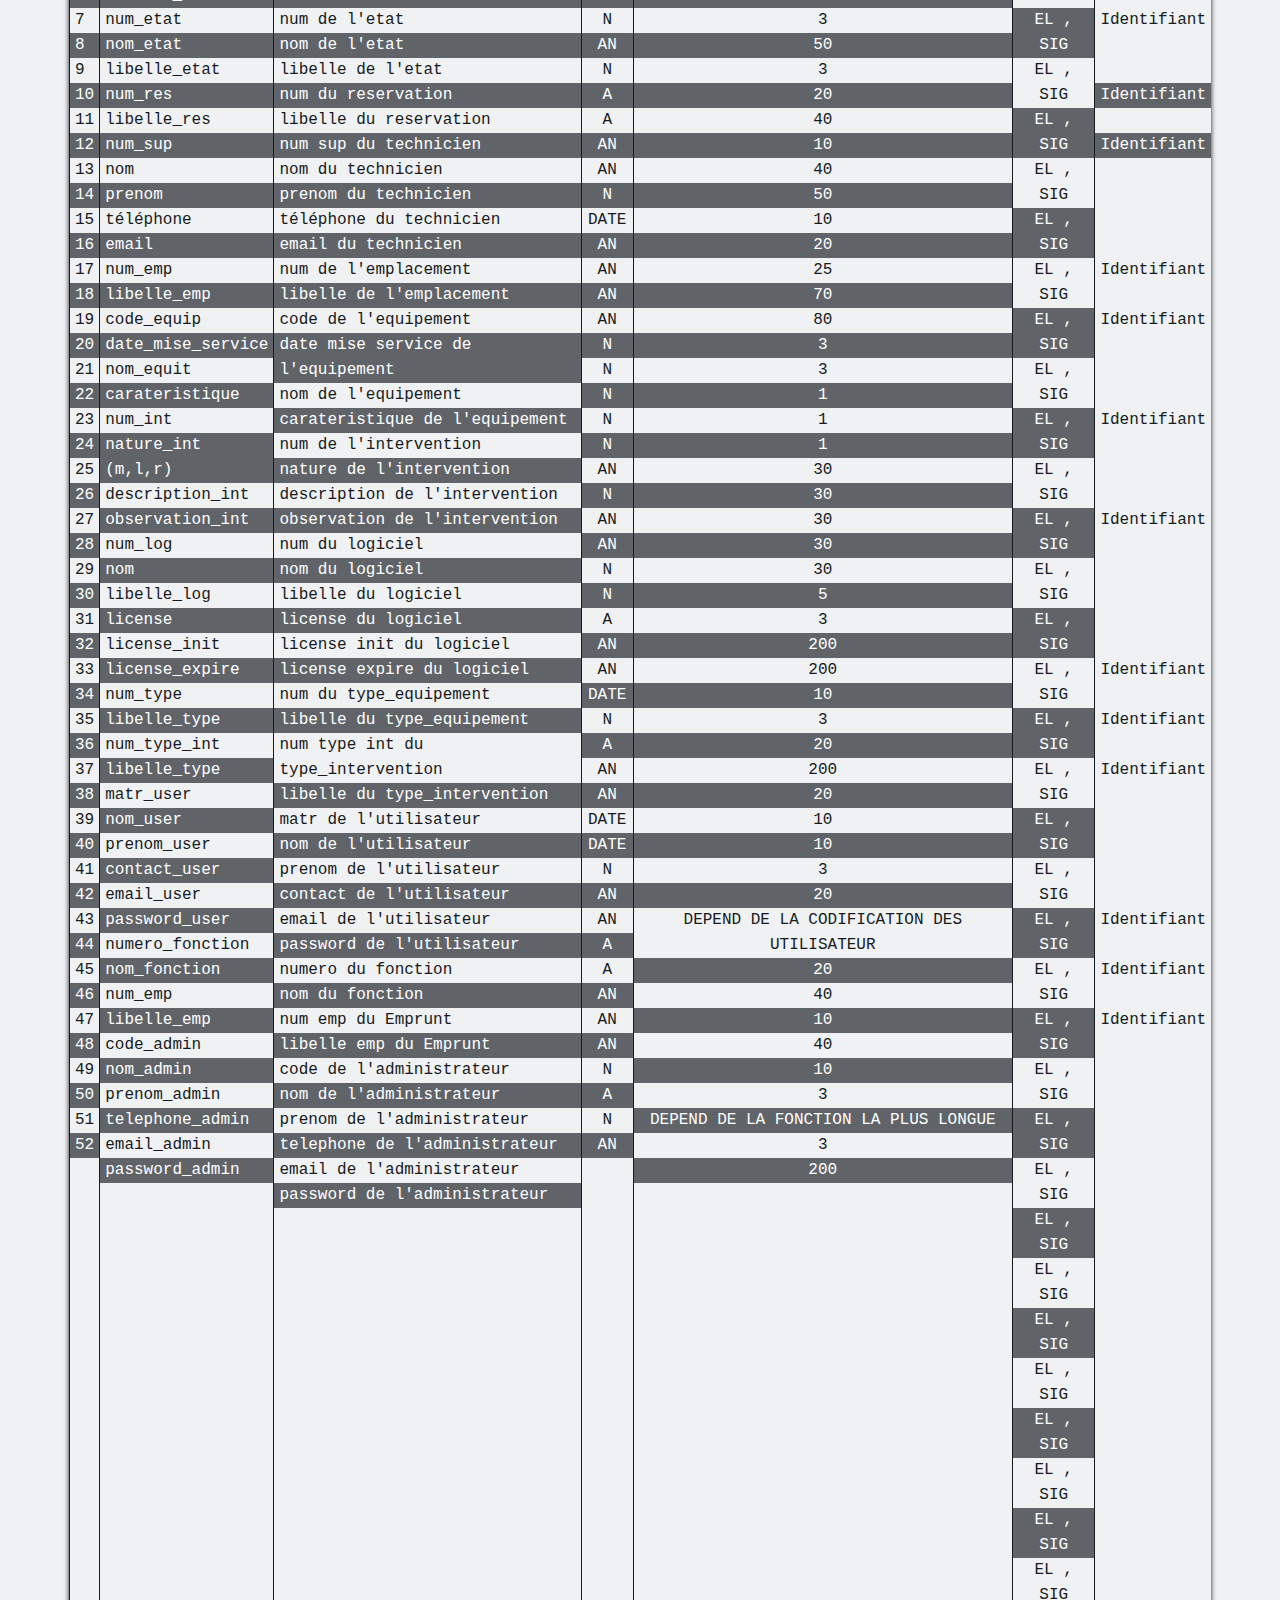
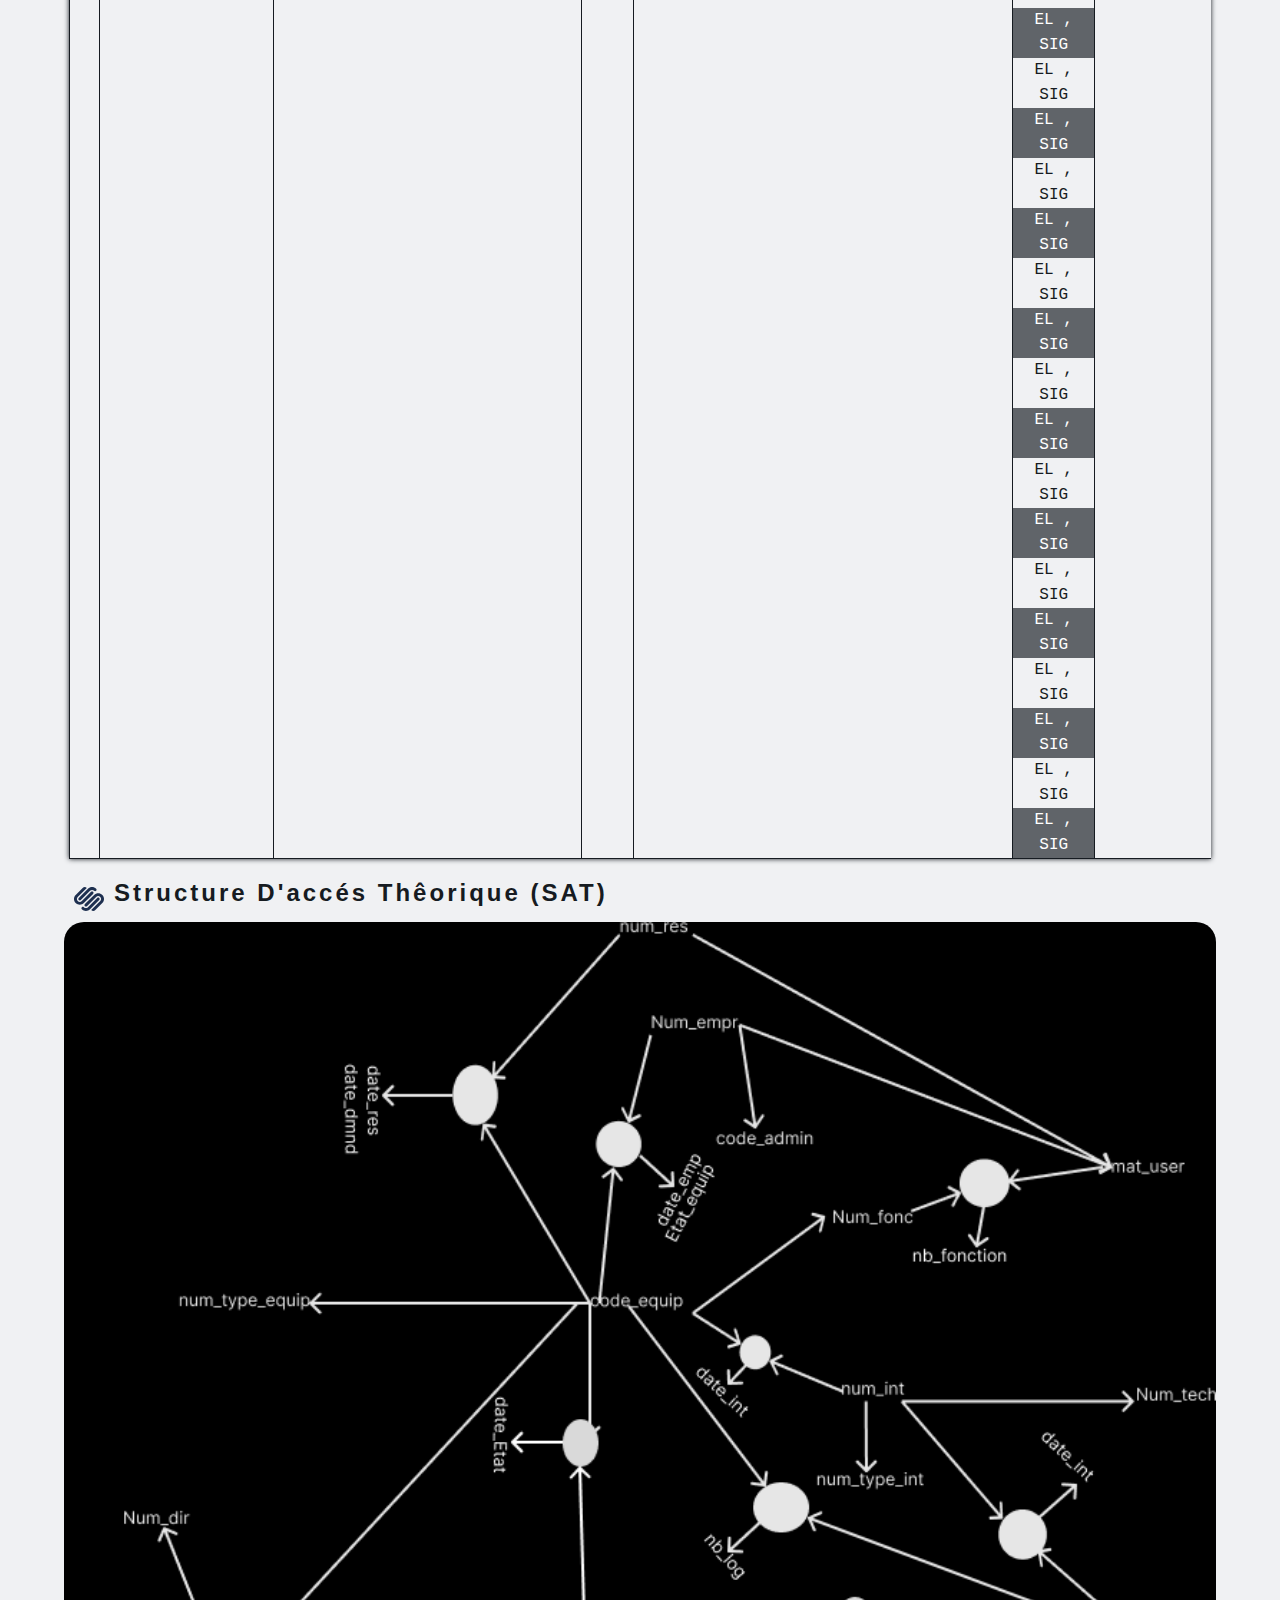
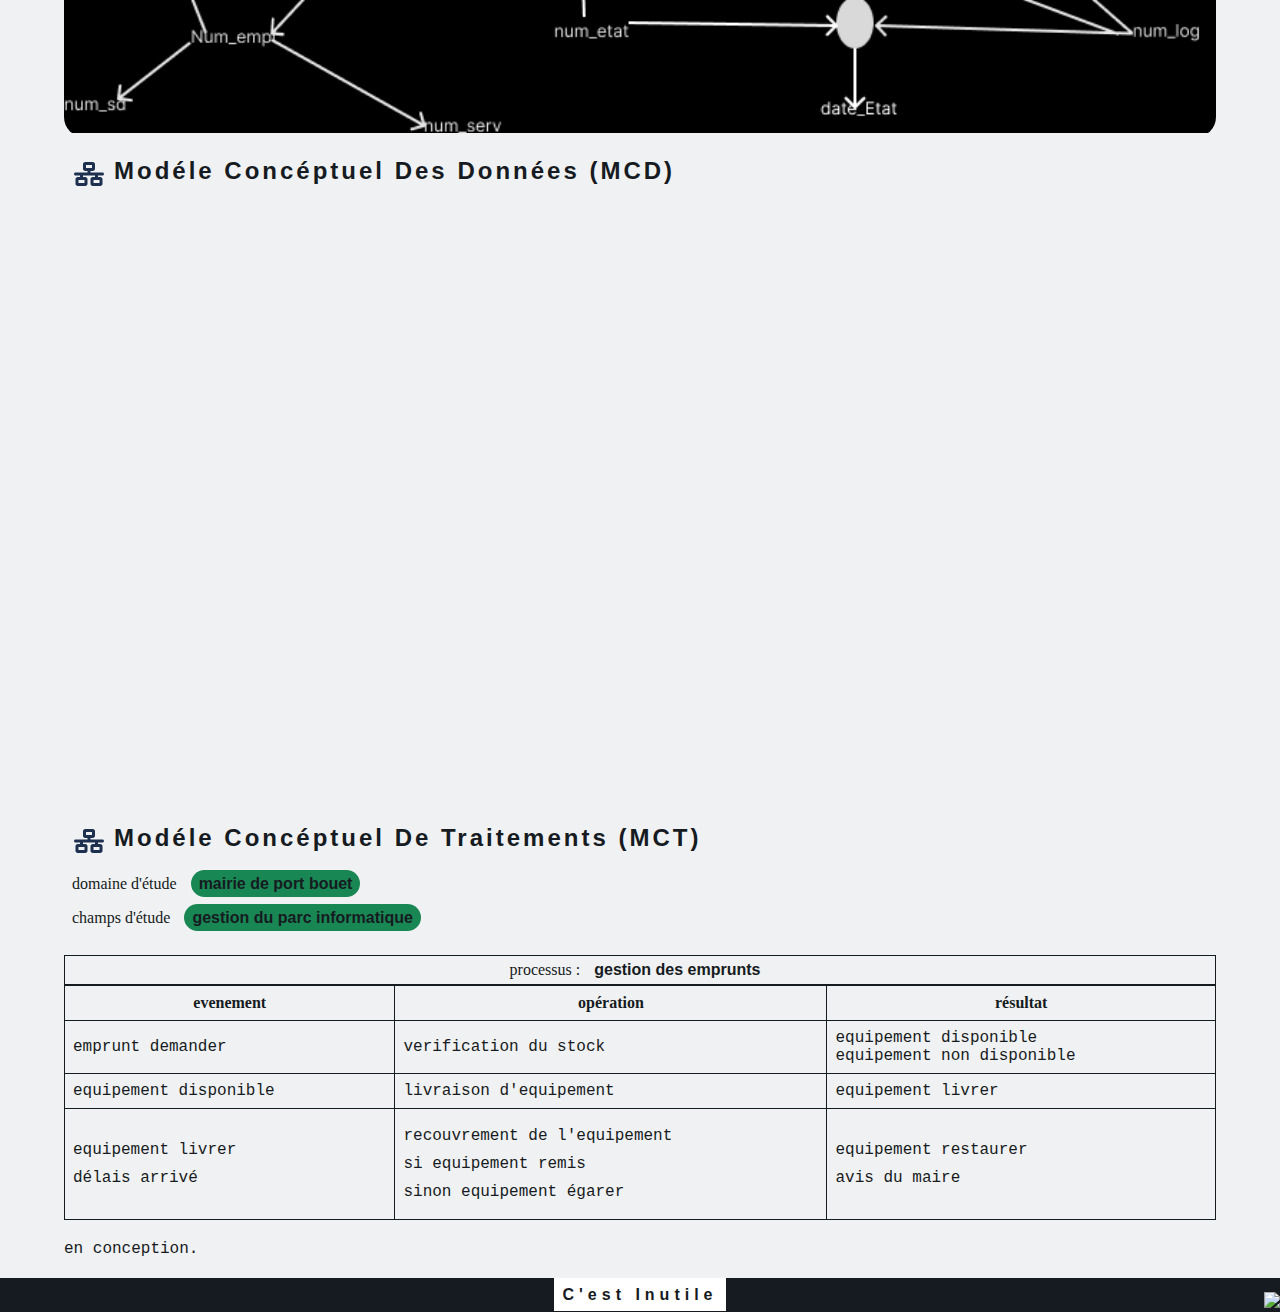
==== commit a41c1b2a: "mct" ====
--- a/index.html
+++ b/index.html
@@ -622,23 +622,77 @@
     <!-- MCD -->
     <section class="mcd">
         <h2 class="titre">Modéle concéptuel des données <span>(MCD)</span></h2>
-        <!-- <div class="img">
-            <img src="img/Diagramme gestparc.jpg" width="100%" alt="">
-        </div> -->
-
+        
         <iframe src="Diagramme gestiparc.drawio.html" frameborder="0"></iframe>
        
         <!-- <div class="msg">en conception </div> -->
     </section>
 
-    <section class="mcd mld">
+    <!-- <section class="mcd mld">
         <h2 class="titre">Modéle logique des données <span>(MLD)</span></h2>
         <div class="img">
             <img src="img/mld.png" width="100%" alt="">
         </div>
-       
+        -->
         <!-- <div class="msg">en conception </div> -->
+    <!-- </section> -->
+    
+    <section class="mcd mct">
+        <h2 class="titre">Modéle concéptuel de traitements <span>(MCT)</span></h2>
+        <p>domaine d'étude <span>mairie de port bouet</span></p>
+        <p>champs d'étude <span>gestion du parc informatique</span></p>
+        
+        
+        <table>
+            <caption>processus : <span>gestion des emprunts</span>
+            </caption>
+            <thead>
+                <th>evenement</th>
+                <th>opération</th>
+                <th>résultat</th>
+            </thead>
+            <tbody>
+                <tr>
+                    <td>emprunt demander</td>
+                    <td>verification du stock</td>
+                    <td>
+                        <div class="gr">
+                            <div class="dd-item">equipement disponible</div>
+                            <div class="dd-item">equipement non disponible</div>
+                        </div>
+                    </td>
+                </tr>
+                <tr>
+                    <td>equipement disponible</td>
+                    <td>livraison d'equipement</td>
+                    <td>equipement livrer</td>
+                </tr>
+                <tr>
+                    <td>
+                        <div class="gr">
+                            <div class="item">equipement livrer</div>
+                            <div class="item">délais arrivé</div>
+                        </div>
+                    </td>
+                    <td>
+                        <div class="gr">
+                            <div class="item">recouvrement de l'equipement</div>
+                            <div class="item">si equipement remis</div>
+                            <div class="item">sinon equipement égarer</div>
+                        </div>
+                    </td>
+                    <td>
+                        <div class="gr">
+                            <div class="item">equipement restaurer</div>
+                            <div class="item">avis du maire</div>
+                        </div>
+                    </td>
+                </tr>
+            </tbody>
+        </table>
+        <div class="msg">en conception </div>
     </section>
+
 
     <footer>
         <div class="author"> <span>c'est inutile</span></div>
@@ -649,7 +703,6 @@
         </div>
     </footer>
 
-
     <script src="index.js"></script>
 </body>
-</html>
+</html>--- a/index.css
+++ b/index.css
@@ -658,5 +658,43 @@
     padding: auto;
 }
 
-
-/* mode jours template -----------*/
+table{
+    border-collapse: collapse;
+    border: 1px solid;
+    width: 100%;
+    margin: 20px 0;
+}
+td,th{
+    border: 1px solid;
+    padding: 0.5em;
+}
+td{
+    font-family: 'Courier New', Courier, monospace;
+}
+.mct {
+
+    p{
+        font-family: 'Times New Roman', Times, serif;
+        padding: 0.5em;
+        & span{
+            background-color: var(--cl-green);
+            padding: .3em 0.5em;
+            border-radius: 20px;
+            margin: 10px;
+            font-weight: bold;
+            font-family: 'Segoe UI', Tahoma, Geneva, Verdana, sans-serif;
+        }
+    }
+    & .gr .item{
+        margin: 10px 0;
+    } 
+} 
+caption{
+    padding: .3em 0.5em;
+    border: 1px solid;
+    & span{
+        margin: 10px;
+        font-weight: bold;
+        font-family: 'Segoe UI', Tahoma, Geneva, Verdana, sans-serif;
+    }
+}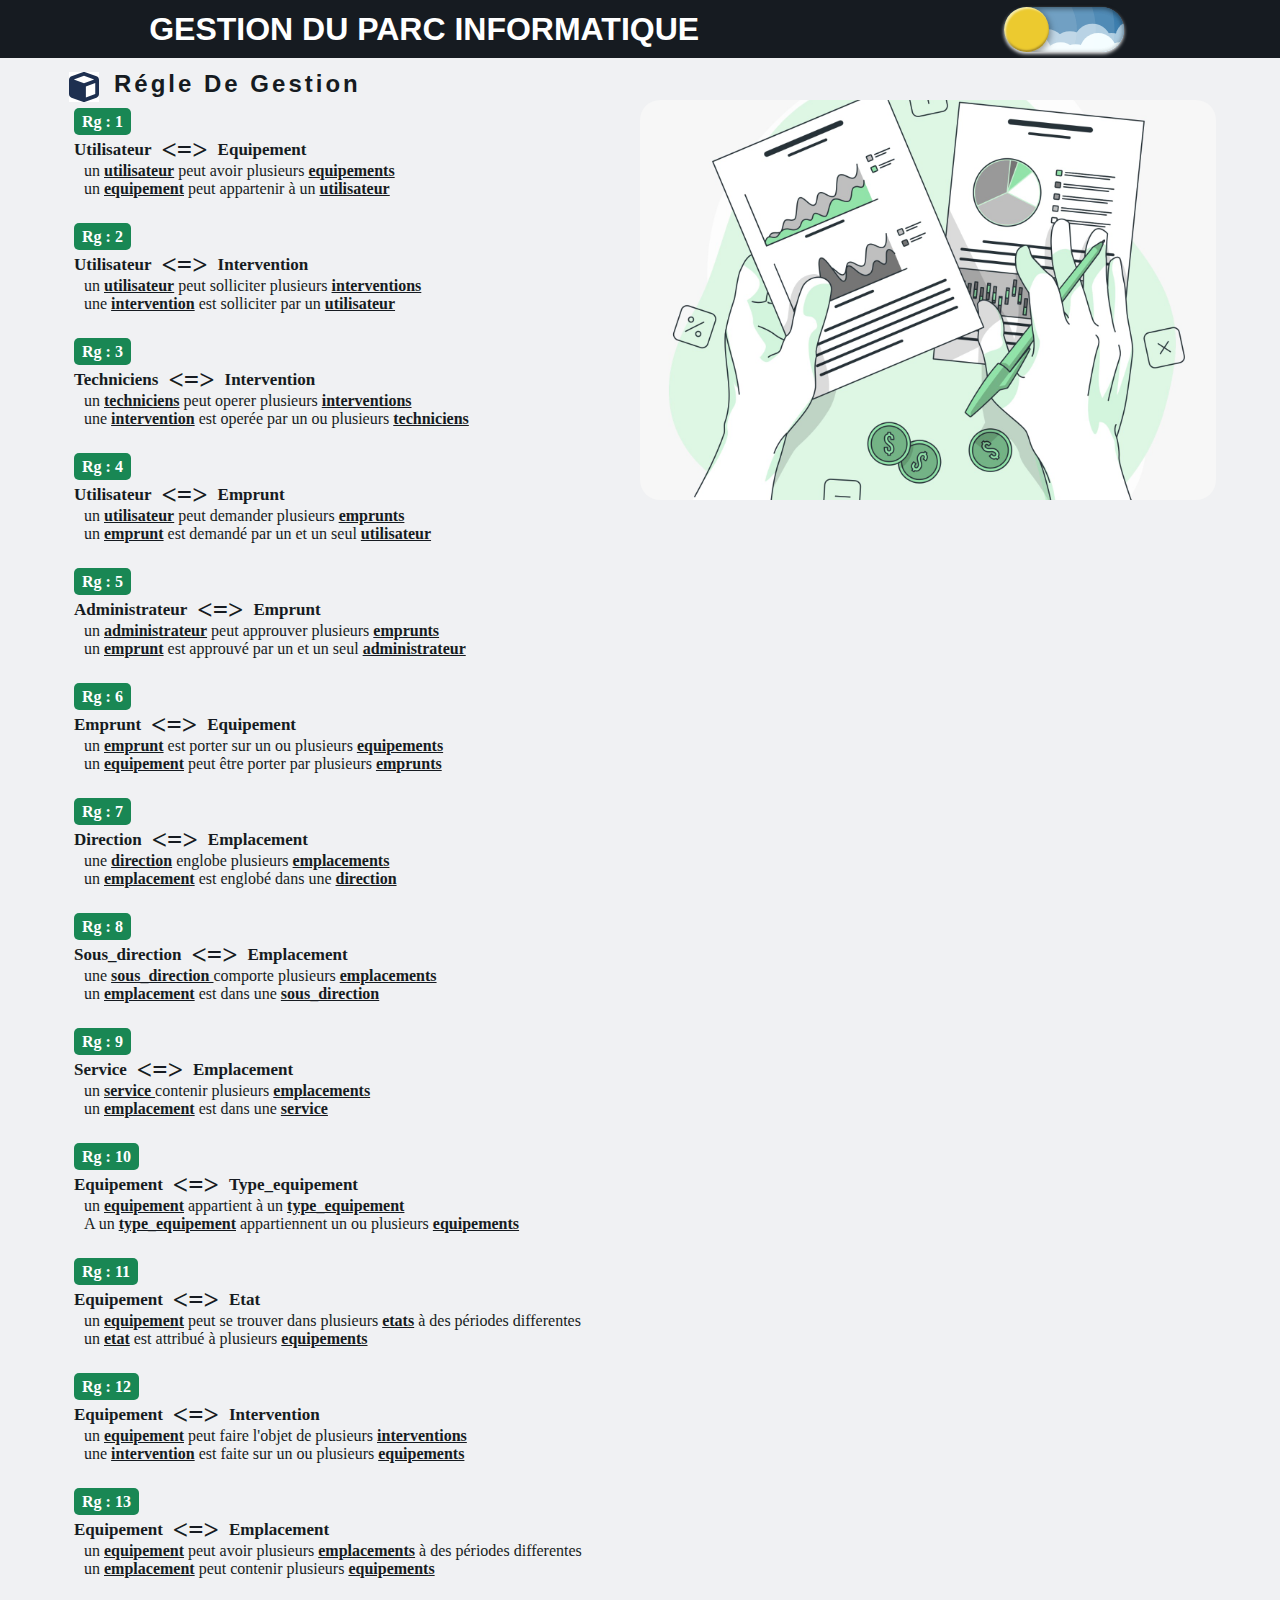
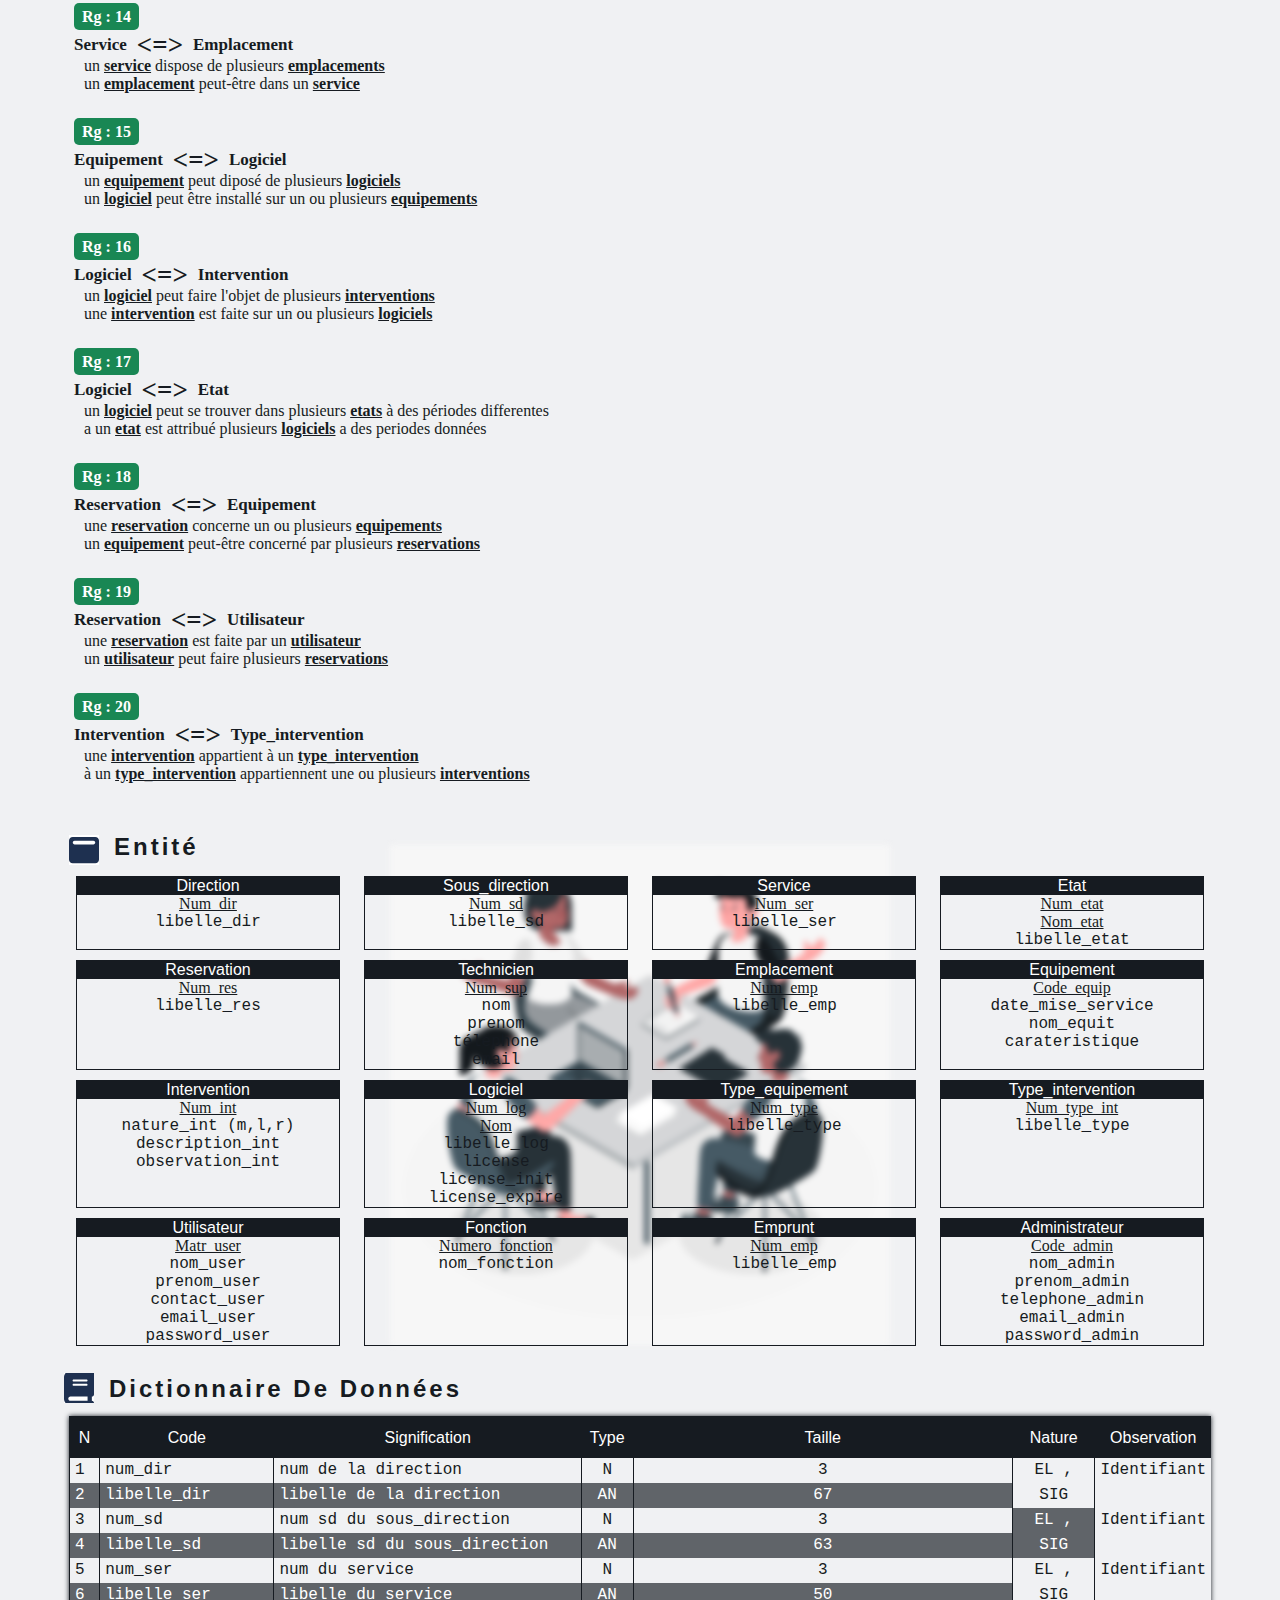
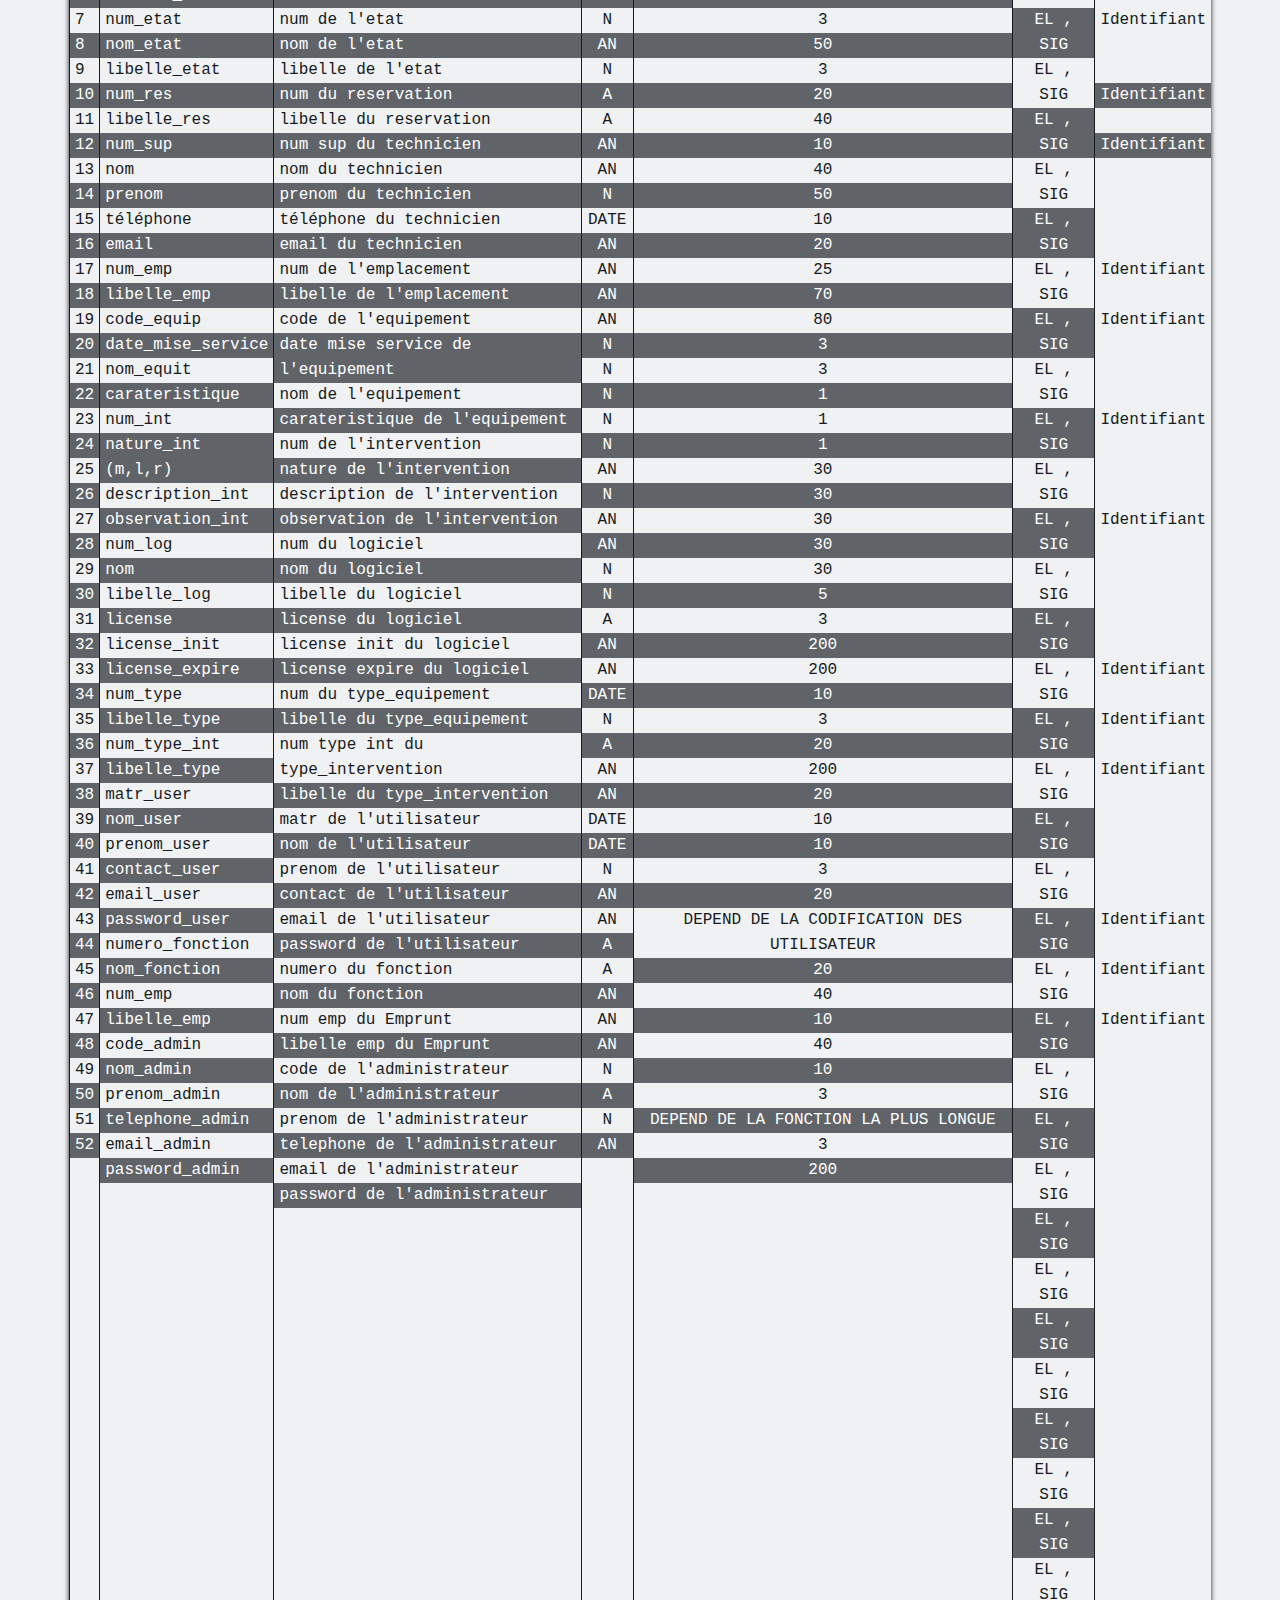
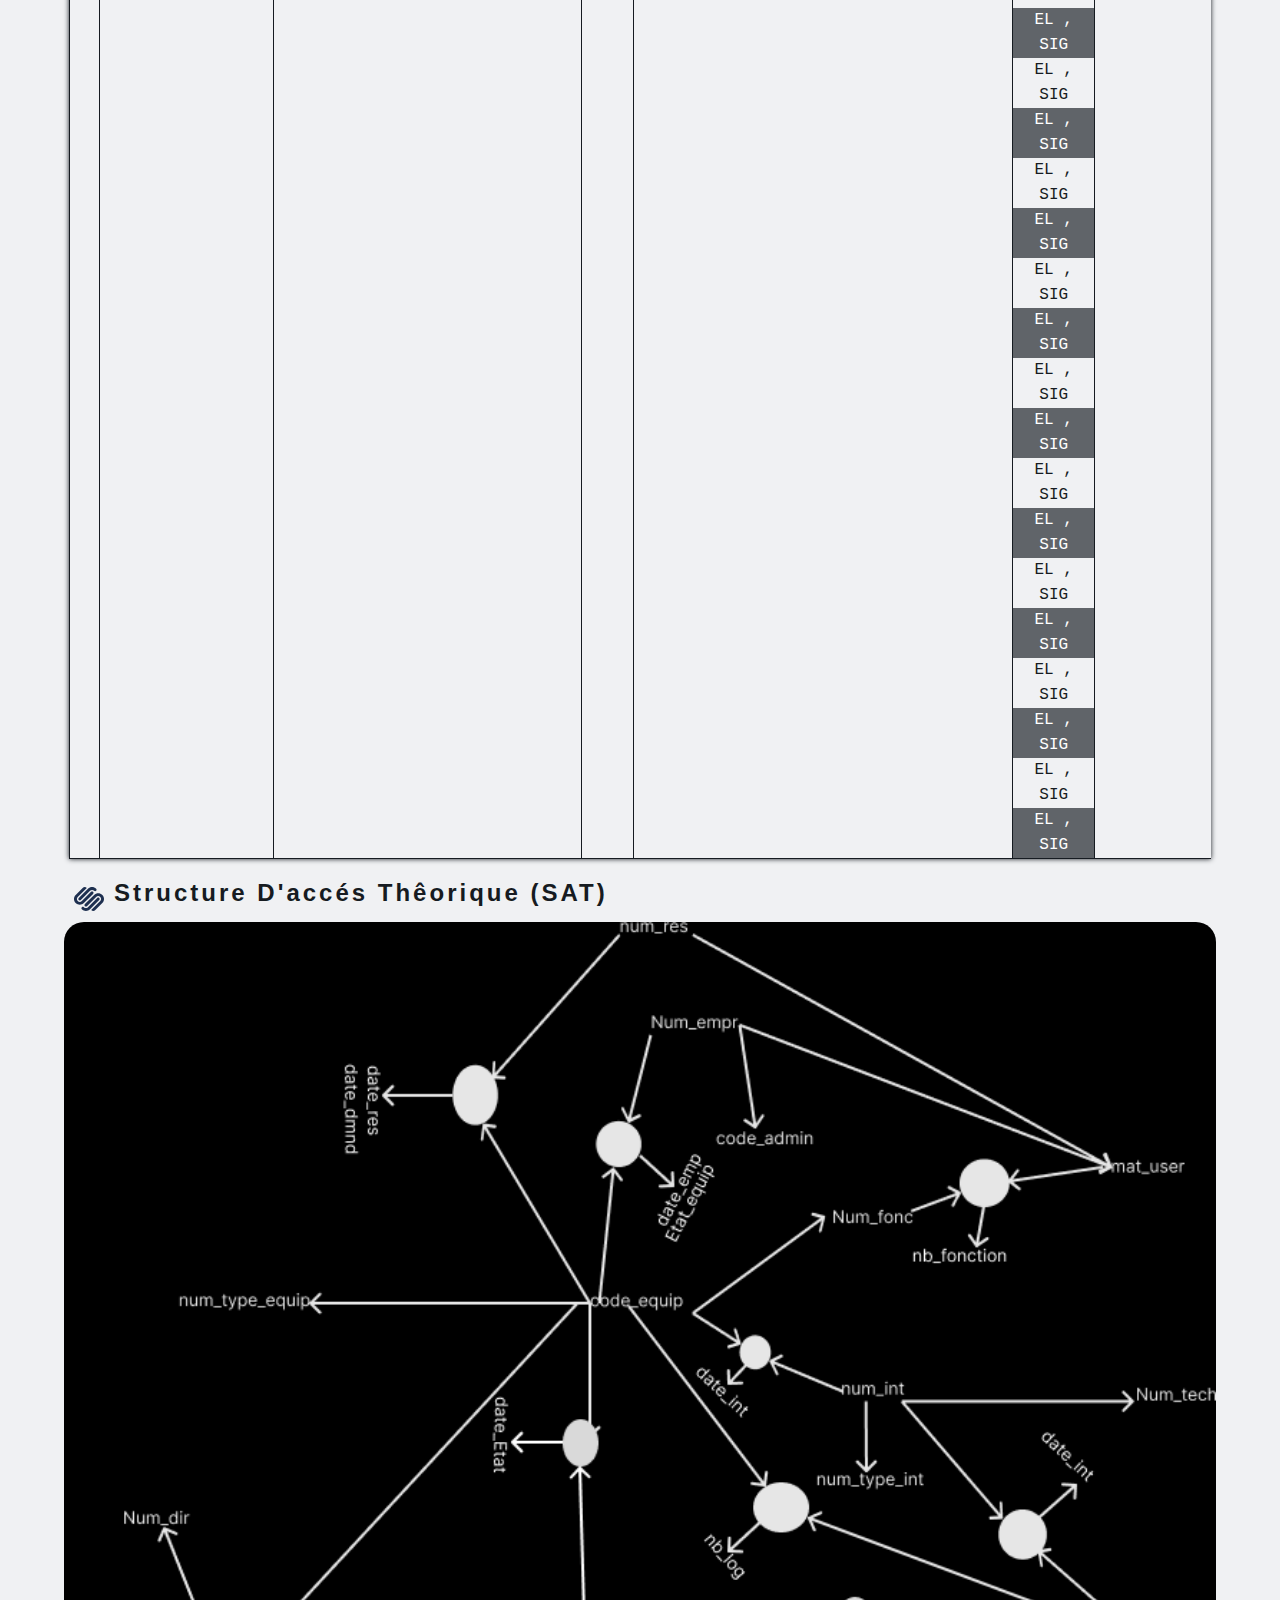
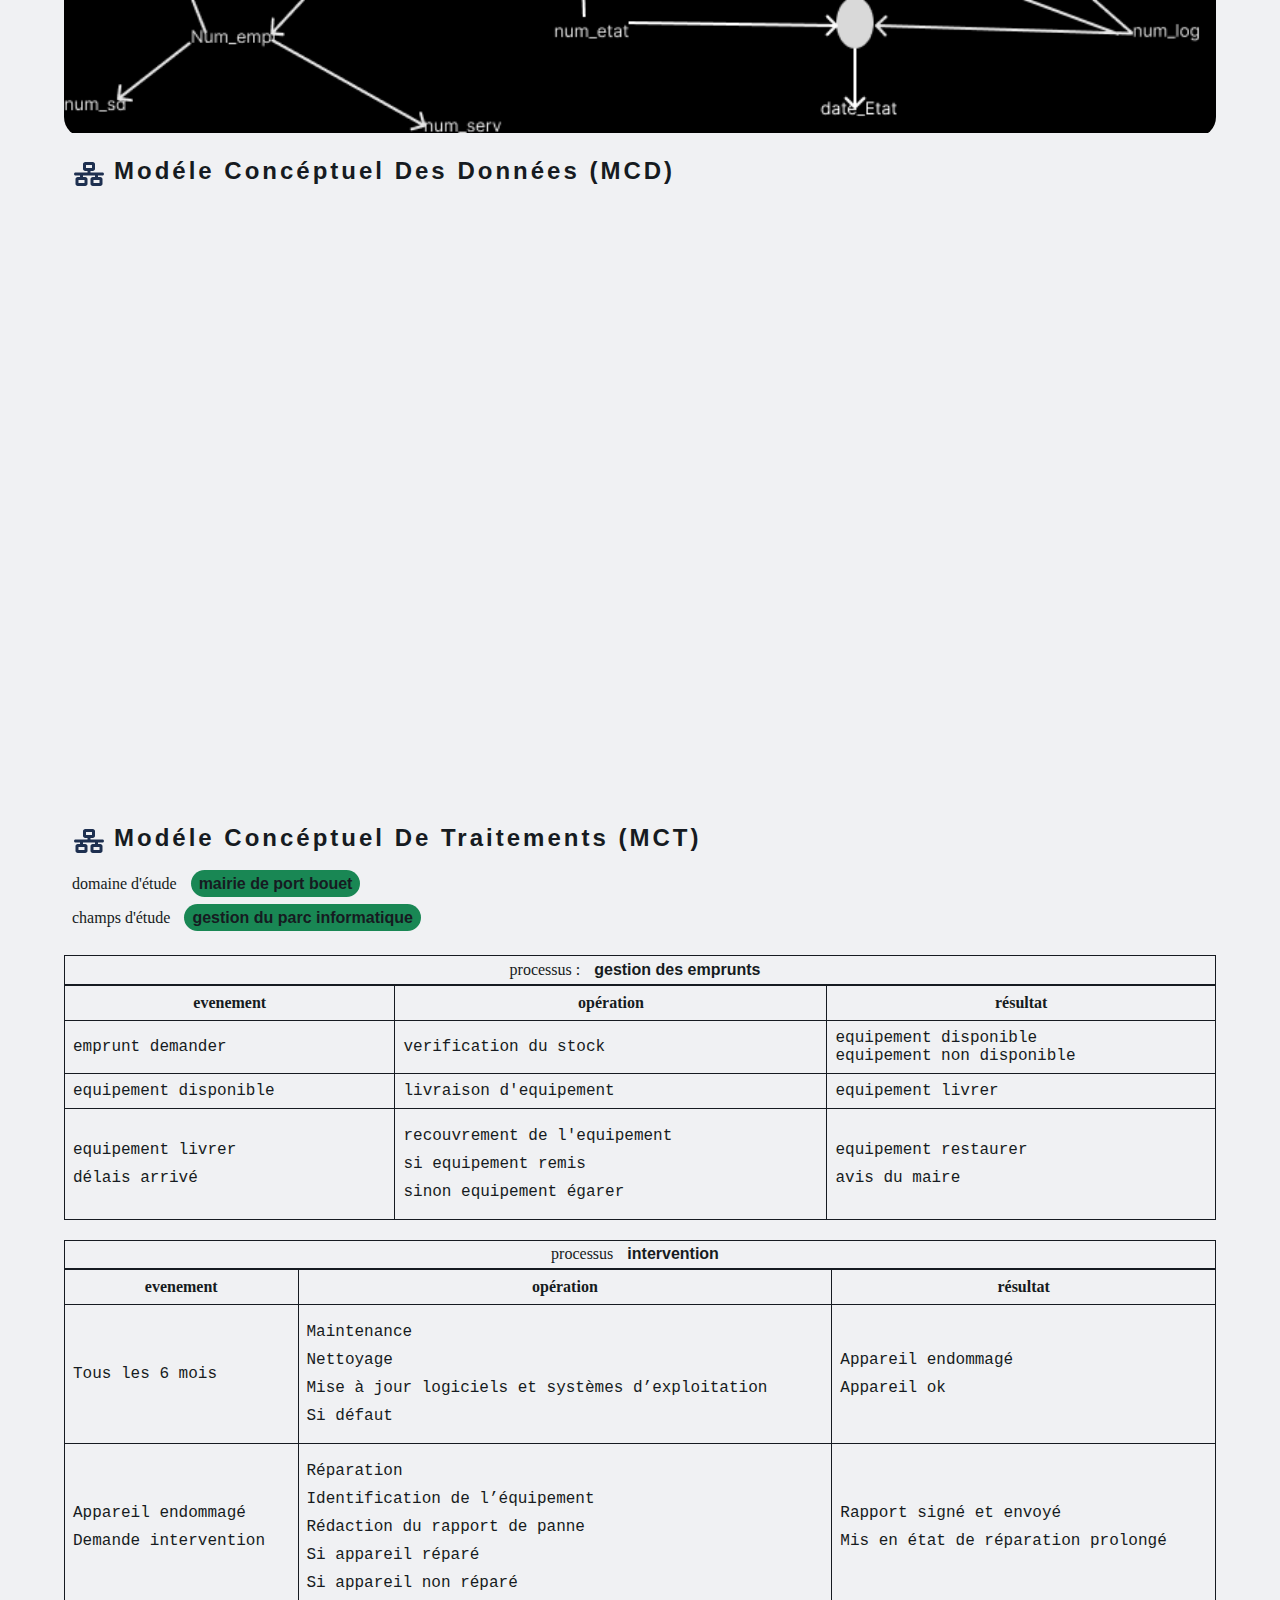
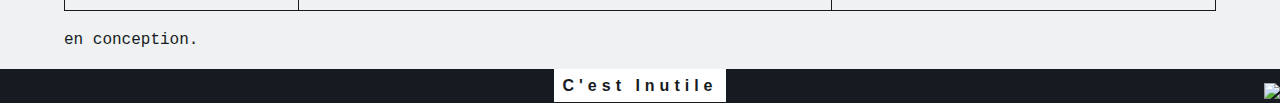
==== commit 2eabdcab: "mct" ====
--- a/index.html
+++ b/index.html
@@ -690,6 +690,58 @@
                 </tr>
             </tbody>
         </table>
+
+        <table>
+            <caption>processus <span>intervention</span></caption>
+            <thead>
+                <th>evenement</th>
+                <th>opération</th>
+                <th>résultat</th>
+            </thead>
+            <tbody>
+                <tr>
+                    <td>Tous les 6 mois</td>
+                    <td>
+                        <div class="gr">
+                            <div class="item">Maintenance</div>
+                            <div class="item">Nettoyage</div>
+                            <div class="item">Mise à jour logiciels et systèmes d’exploitation</div>
+                            <div class="item">Si défaut</div>
+                        </div>
+                    </td>
+                    <td>
+                        <div class="gr">
+                            <div class="item">Appareil endommagé</div>
+                            <div class="item">Appareil ok</div>
+                        </div>
+                    </td>
+                </tr>
+                <tr>
+                    <td>
+                        <div class="gr">
+                            <div class="item">Appareil endommagé</div>
+                            <div class="item">Demande intervention</div>
+                            <div class="item"></div>
+                        </div>
+                    </td>
+                    <td>
+                        <div class="gr">
+                            <div class="item">Réparation</div>
+                            <div class="item">Identification de l’équipement</div>
+                            <div class="item">Rédaction du rapport de panne</div>
+                            <div class="item">Si appareil réparé</div>
+                            <div class="item">Si appareil non réparé</div>
+                        </div>
+                    </td>
+                    <td>
+                        <div class="gr">
+                            <div class="item">Rapport signé et envoyé</div>
+                            <div class="item">Mis en état de réparation prolongé</div>
+                        </div>
+                    </td>
+                </tr>
+            </tbody>
+        </table>
         <div class="msg">en conception </div>
     </section>
 
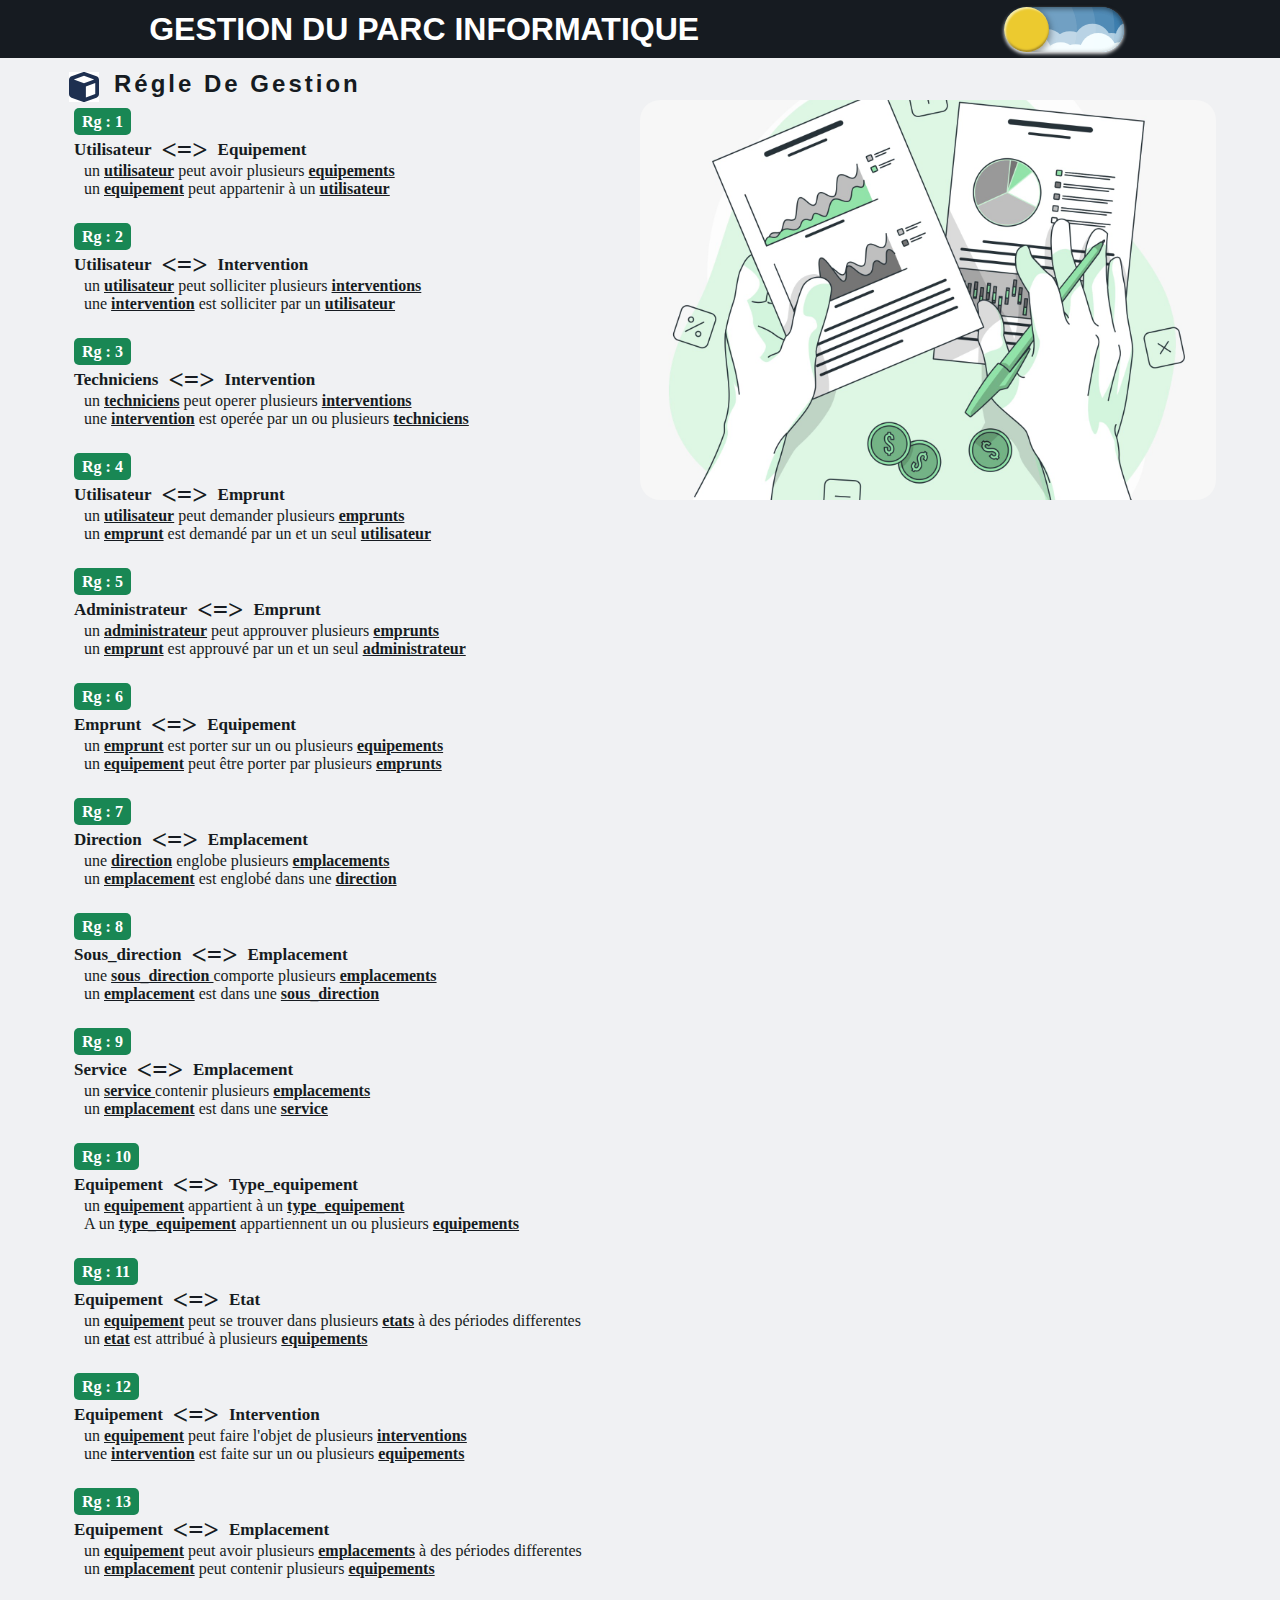
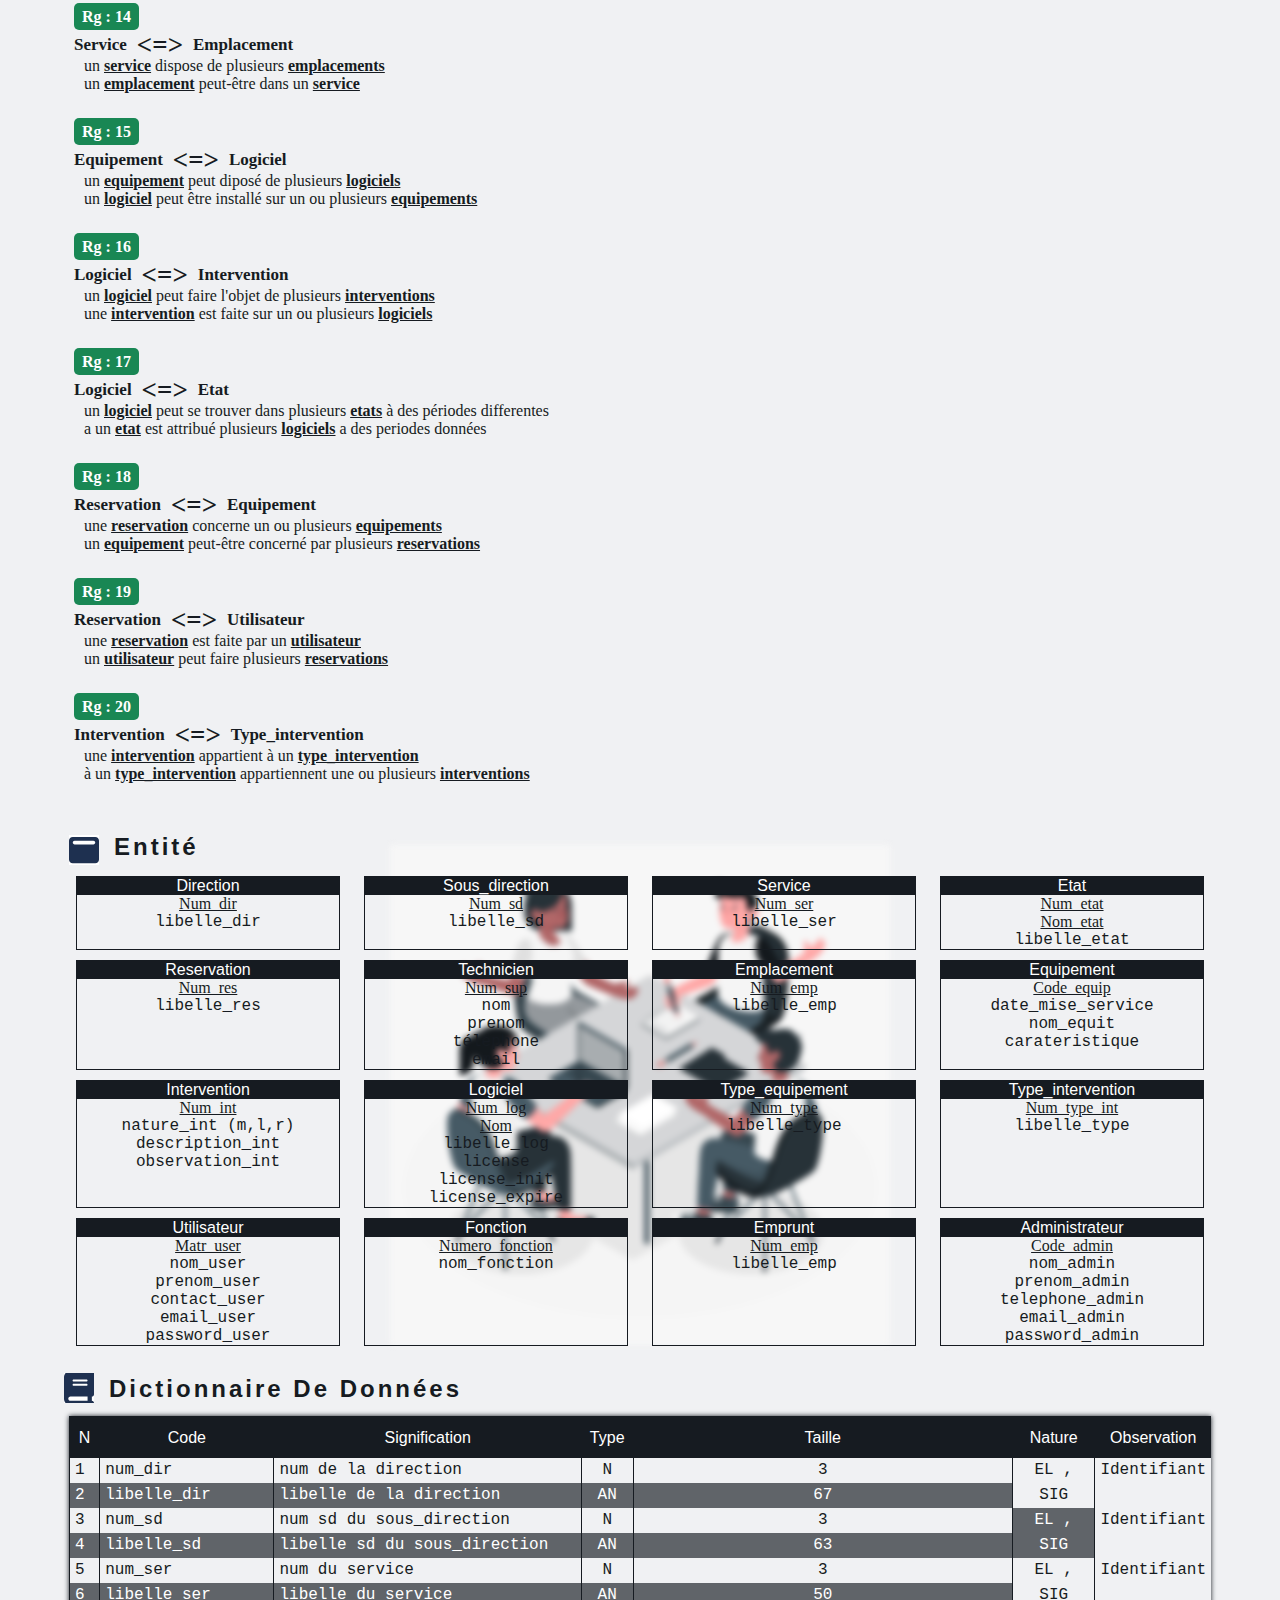
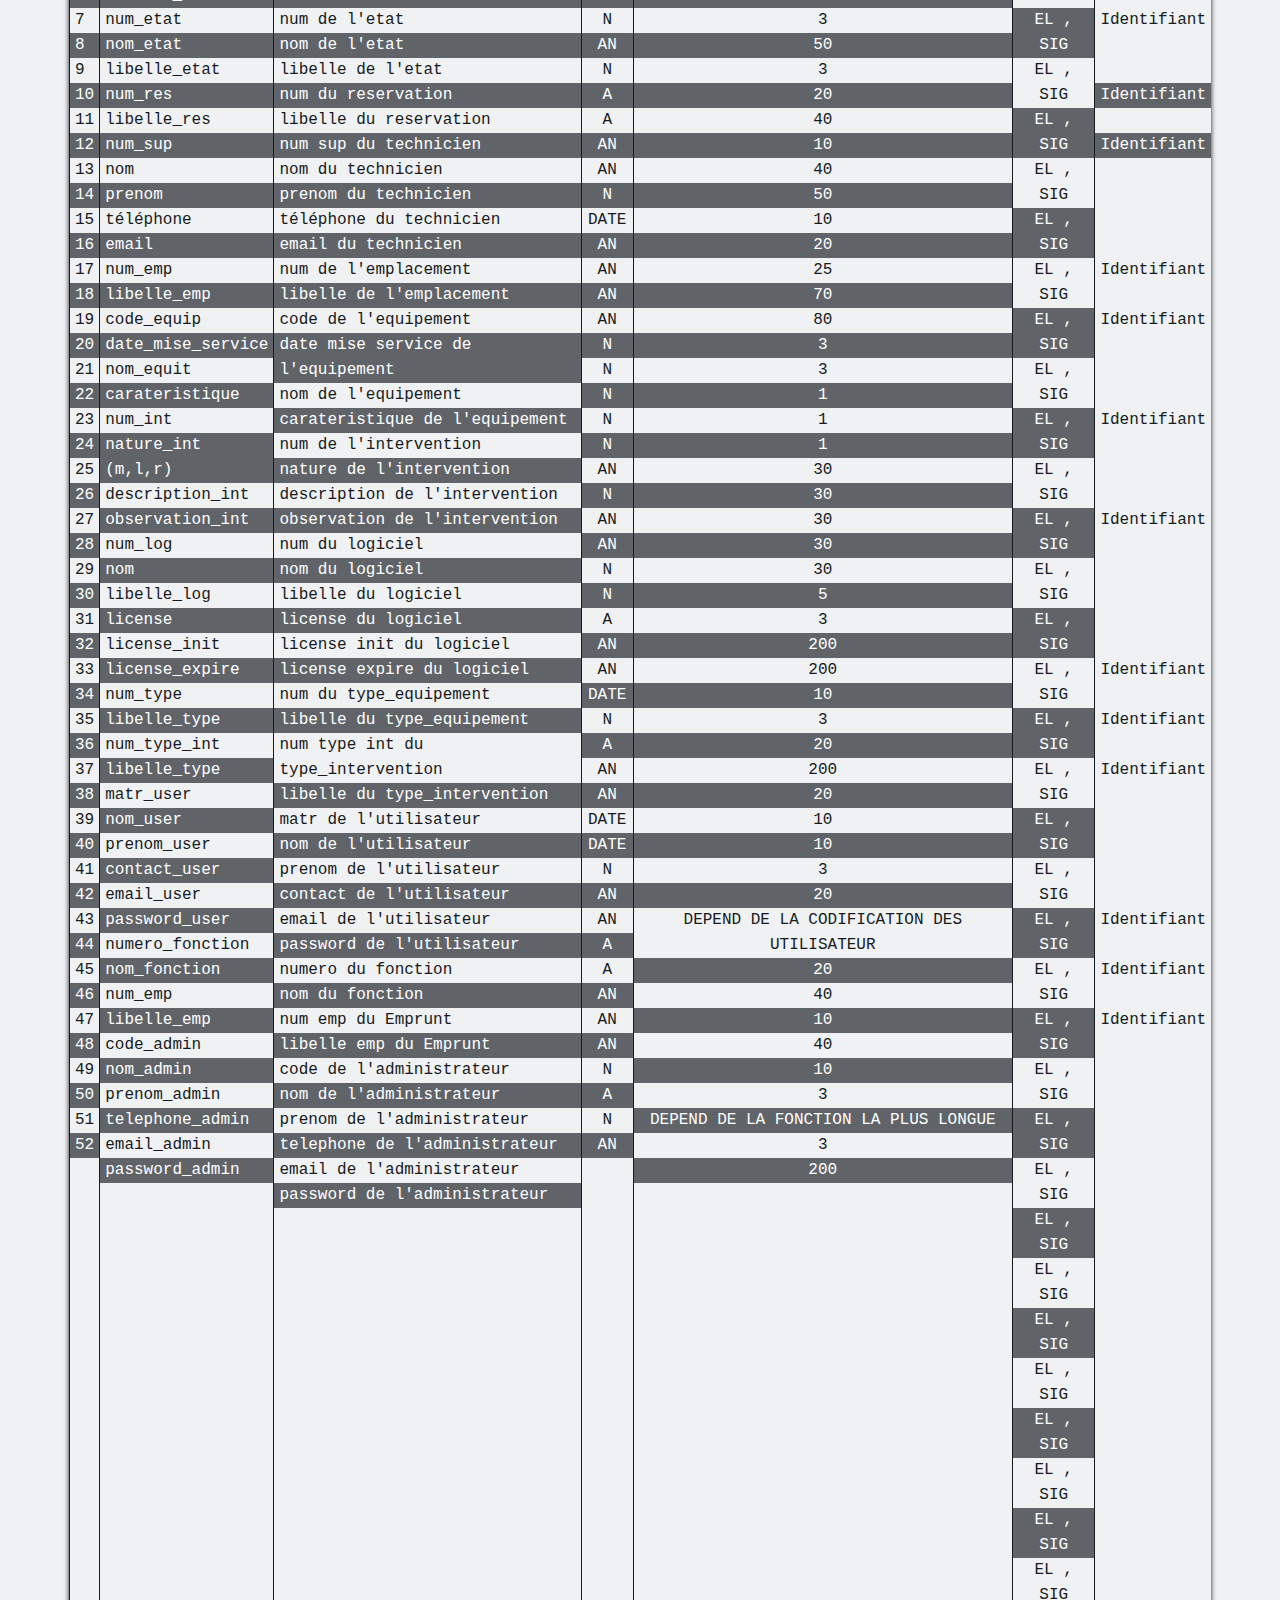
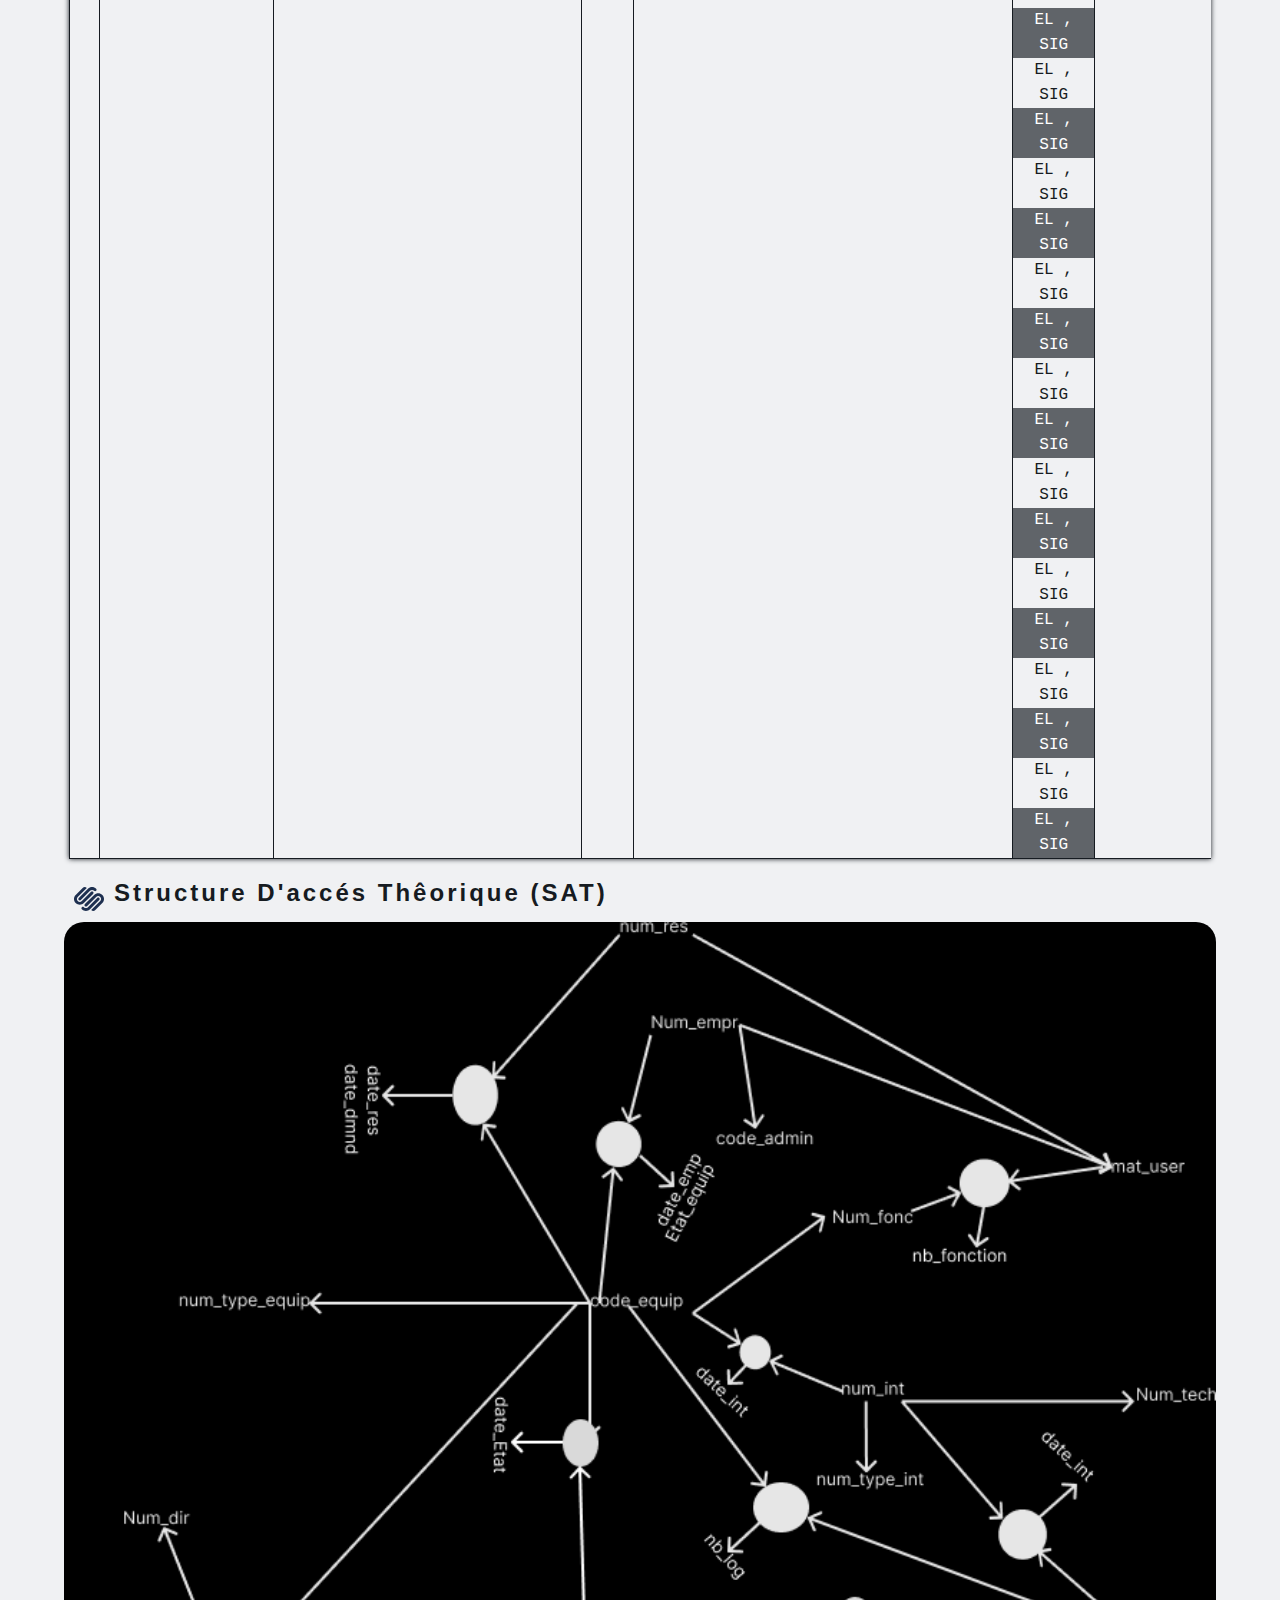
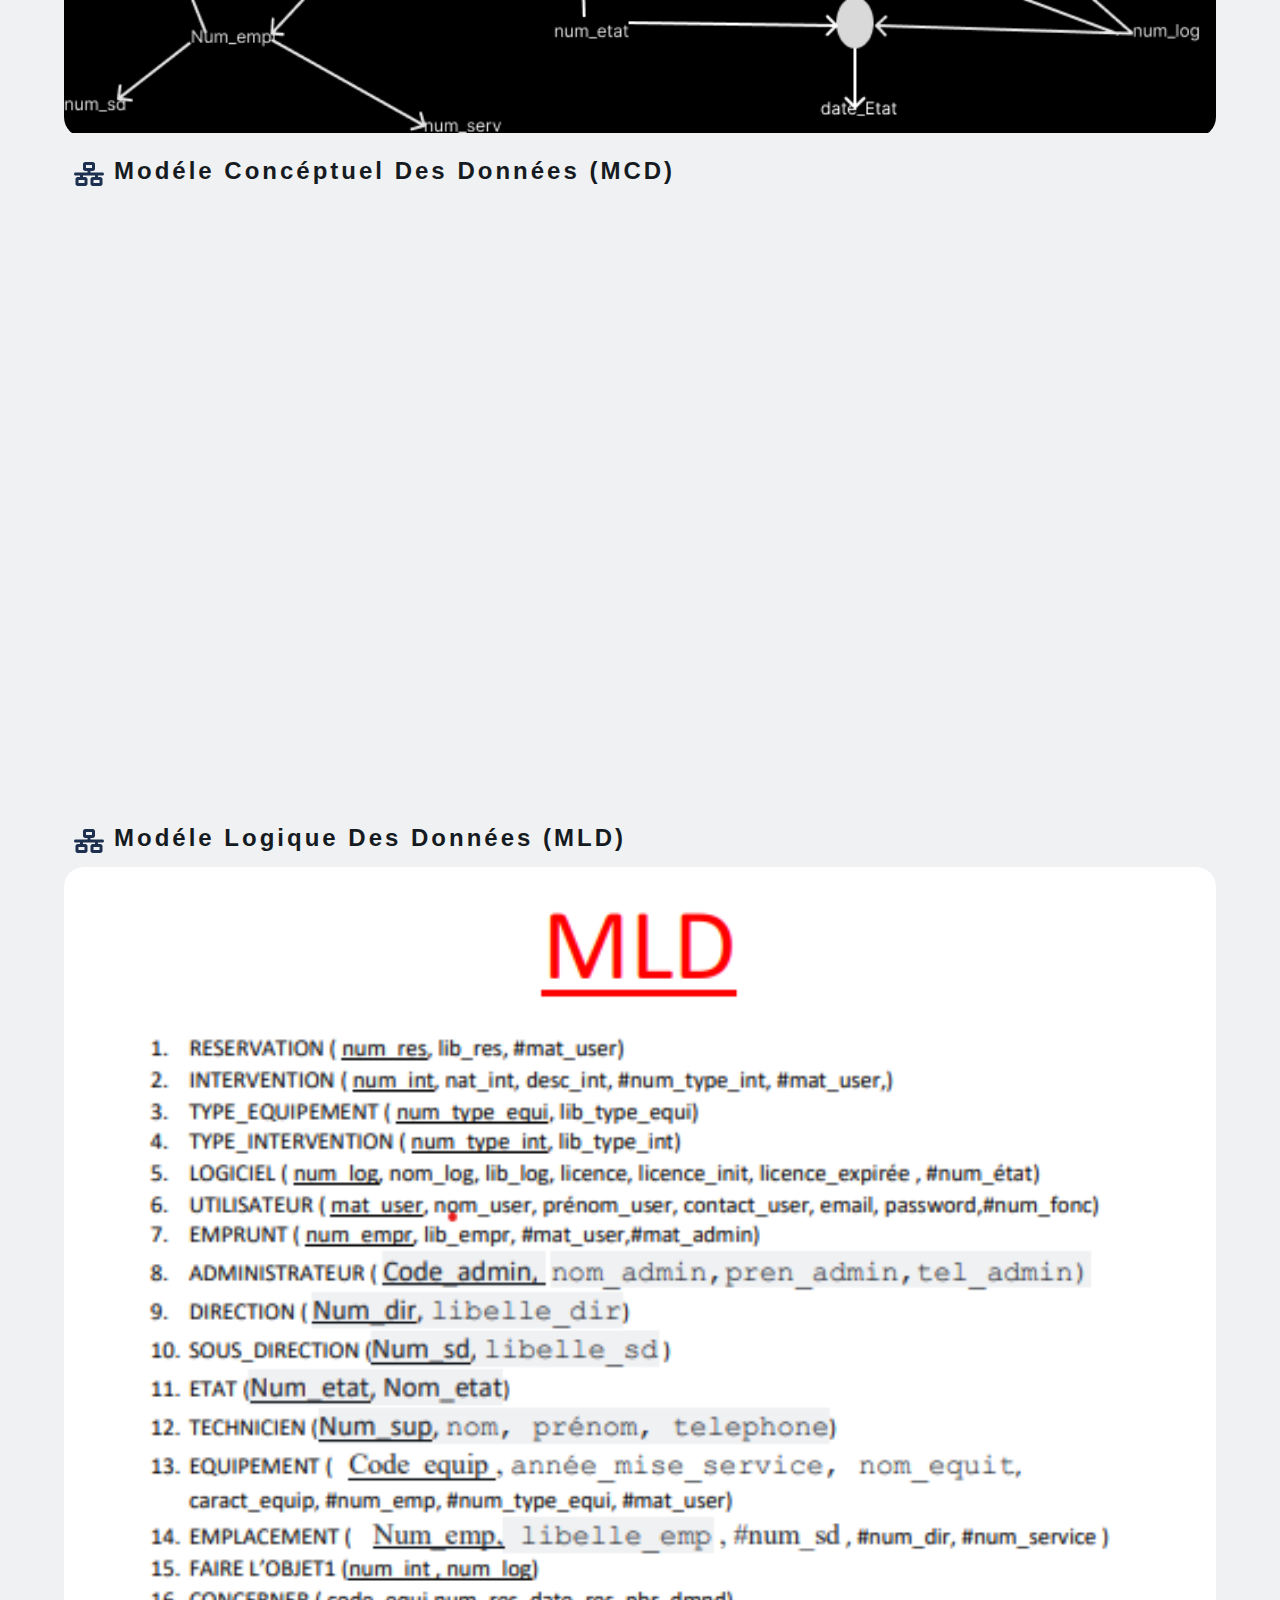
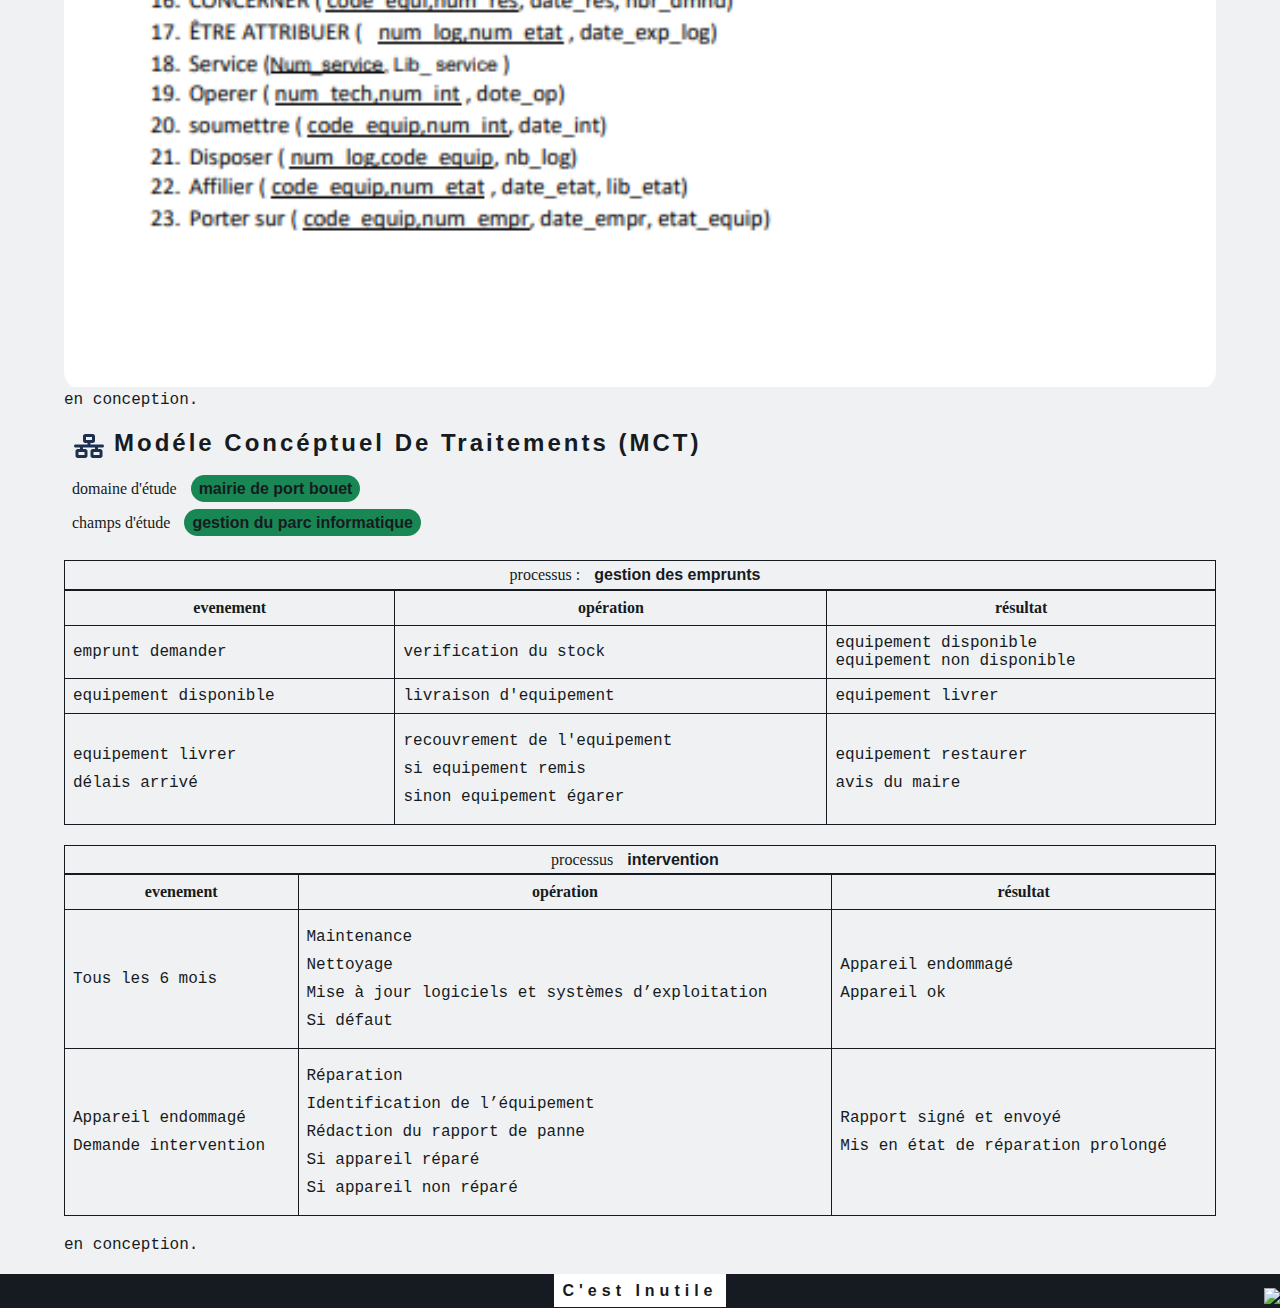
==== commit 6aaea5fa: "mct intervention" ====
--- a/index.html
+++ b/index.html
@@ -628,14 +628,13 @@
         <!-- <div class="msg">en conception </div> -->
     </section>
 
-    <!-- <section class="mcd mld">
+    <section class="mcd mld">
         <h2 class="titre">Modéle logique des données <span>(MLD)</span></h2>
         <div class="img">
             <img src="img/mld.png" width="100%" alt="">
         </div>
-        -->
-        <!-- <div class="msg">en conception </div> -->
-    <!-- </section> -->
+        <div class="msg">en conception </div>
+     </section>
     
     <section class="mcd mct">
         <h2 class="titre">Modéle concéptuel de traitements <span>(MCT)</span></h2>
@@ -690,7 +689,7 @@
                 </tr>
             </tbody>
         </table>
-
+        
         <table>
             <caption>processus <span>intervention</span></caption>
             <thead>
